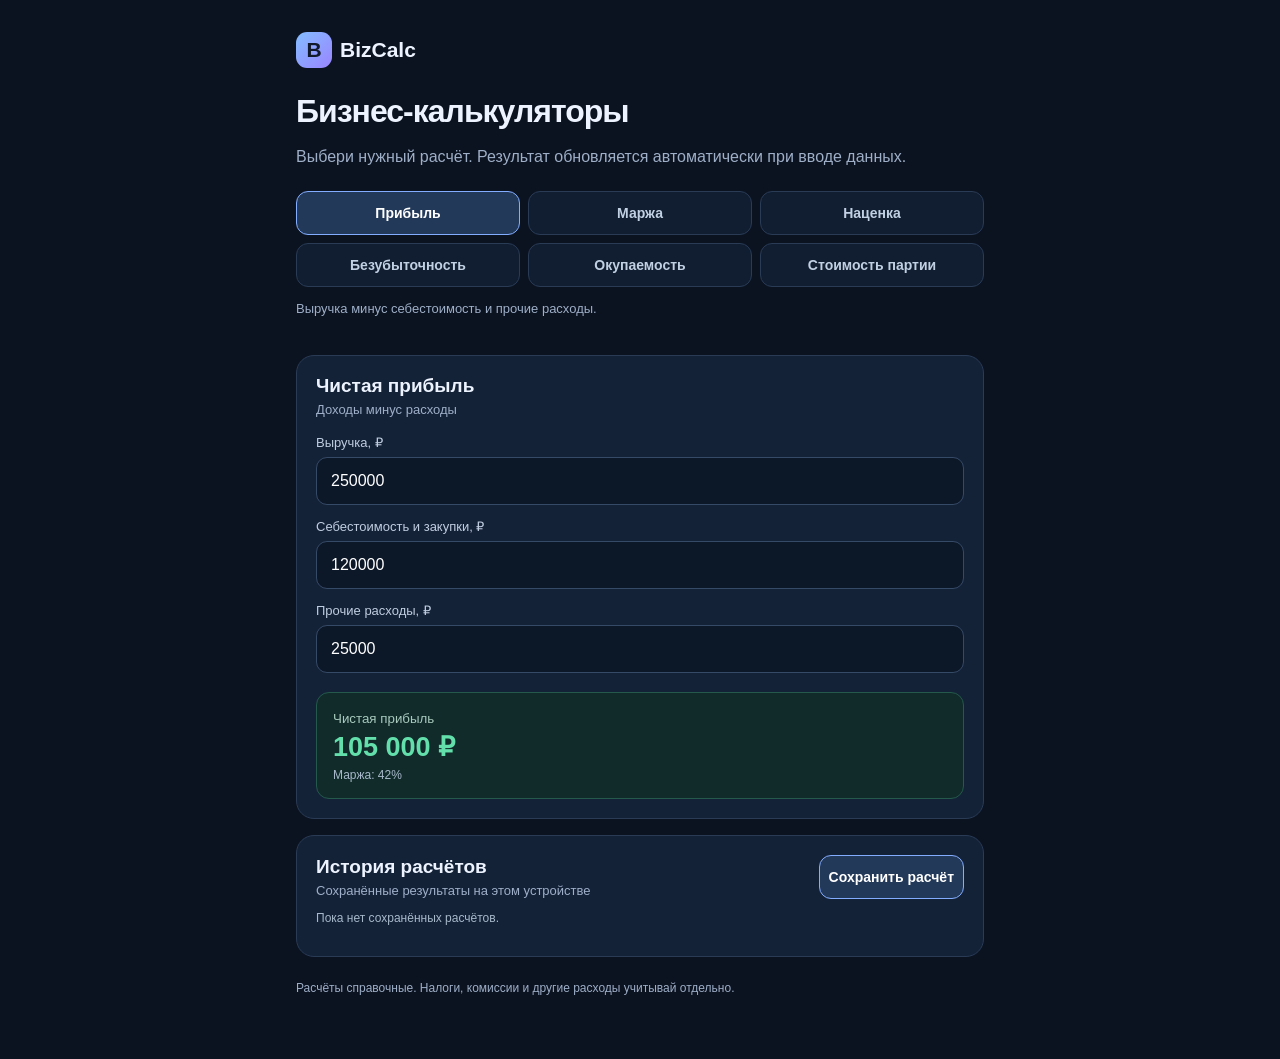
==== index.html @ ba6a6c1e "Add files via upload" ====
<!doctype html>
<html lang="ru">
<head>
<meta charset="utf-8">
<meta name="viewport" content="width=device-width,initial-scale=1,viewport-fit=cover">
<meta name="theme-color" content="#0b1220">
<title>BizCalc — бизнес-калькуляторы</title>
<style>
:root{color-scheme:dark;--bg:#0b1220;--panel:#142238;--line:#293b55;--txt:#edf4ff;--muted:#9eafc7;--blue:#83adff;--green:#62dfaa}
*{box-sizing:border-box}body{margin:0;background:var(--bg);color:var(--txt);font:16px -apple-system,BlinkMacSystemFont,"Segoe UI",sans-serif}
main{max-width:720px;margin:auto;padding:22px 16px 50px}.brand{font-size:21px;font-weight:800;margin-bottom:26px}.brand b{display:inline-grid;place-items:center;width:36px;height:36px;margin-right:8px;border-radius:11px;background:linear-gradient(135deg,#83bdff,#9a85ff);color:#101a2a}
h1{font-size:32px;line-height:1.1;margin:0 0 9px;letter-spacing:-1px}p{color:var(--muted);line-height:1.5}.modes{display:grid;grid-template-columns:repeat(2,minmax(0,1fr));gap:8px;margin:22px 0 12px}
button{font:inherit;cursor:pointer}.mode{border:1px solid var(--line);background:#111e31;color:#c2d0e4;border-radius:12px;padding:13px 9px;font-size:14px;font-weight:650}
.mode[aria-pressed="true"]{background:#23395a;border-color:var(--blue);color:white}
#description{font-size:13px;min-height:40px;margin:8px 0 16px}
.panel{background:var(--panel);border:1px solid var(--line);border-radius:18px;padding:19px}
.panel[hidden]{display:none!important}.panel h2{font-size:19px;margin:0 0 5px}.sub{font-size:13px;color:var(--muted);margin-bottom:18px}
.field{margin:14px 0}.field label{display:block;font-size:13px;color:#c0cde0;margin-bottom:7px}
input{width:100%;padding:14px;border:1px solid #354a67;border-radius:11px;background:#0c1728;color:white;font:inherit;font-size:16px;outline:none}
input:focus{border-color:var(--blue)}.result{margin-top:19px;padding:16px;border-radius:13px;background:#102b2a;border:1px solid #24594c}
.result small{color:#a8c9bc}.value{font-size:27px;font-weight:800;color:var(--green);margin-top:4px;overflow-wrap:anywhere}.hint{font-size:12px;color:#a7b9ca;margin-top:5px}

.history-item{border:1px solid var(--line);background:#101c2d;border-radius:12px;padding:12px}
.history-item-top{display:flex;justify-content:space-between;gap:10px;align-items:flex-start}
.history-item strong{display:block;font-size:14px}
.history-item .hint{margin-top:4px}
.history-actions{display:flex;gap:8px;margin-top:10px;flex-wrap:wrap}
.history-actions button{border:1px solid var(--line);background:#17263b;color:var(--txt);border-radius:9px;padding:8px 10px;font-size:13px}
.history-actions button:active,.mode:active{opacity:.8}
@media(min-width:560px){.modes{grid-template-columns:repeat(3,1fr)}main{padding-top:32px}}
</style>
</head>
<body>
<main>
 <div class="brand"><b>B</b>BizCalc</div>
 <h1>Бизнес-калькуляторы</h1>
 <p>Выбери нужный расчёт. Результат обновляется автоматически при вводе данных.</p>
 <nav class="modes" aria-label="Выбор калькулятора">
  <button class="mode" type="button" data-mode="profit" aria-pressed="true">Прибыль</button>
  <button class="mode" type="button" data-mode="margin" aria-pressed="false">Маржа</button>
  <button class="mode" type="button" data-mode="markup" aria-pressed="false">Наценка</button>
  <button class="mode" type="button" data-mode="break" aria-pressed="false">Безубыточность</button>
  <button class="mode" type="button" data-mode="payback" aria-pressed="false">Окупаемость</button>
  <button class="mode" type="button" data-mode="batch" aria-pressed="false">Стоимость партии</button>
 </nav>
 <p id="description">Выручка минус себестоимость и прочие расходы.</p>

 <section class="panel" data-panel="profit">
  <h2>Чистая прибыль</h2><div class="sub">Доходы минус расходы</div>
  <div class="field"><label for="revenue">Выручка, ₽</label><input id="revenue" type="number" inputmode="decimal" value="250000"></div>
  <div class="field"><label for="costs">Себестоимость и закупки, ₽</label><input id="costs" type="number" inputmode="decimal" value="120000"></div>
  <div class="field"><label for="other">Прочие расходы, ₽</label><input id="other" type="number" inputmode="decimal" value="25000"></div>
  <div class="result"><small>Чистая прибыль</small><div class="value" id="profitValue">105 000 ₽</div><div class="hint" id="profitHint">Маржа: 42%</div></div>
 </section>

 <section class="panel" data-panel="margin" hidden>
  <h2>Маржинальность</h2><div class="sub">Доля прибыли в выручке</div>
  <div class="field"><label for="mRevenue">Выручка, ₽</label><input id="mRevenue" type="number" inputmode="decimal" value="250000"></div>
  <div class="field"><label for="mProfit">Прибыль, ₽</label><input id="mProfit" type="number" inputmode="decimal" value="75000"></div>
  <div class="result"><small>Маржа</small><div class="value" id="marginValue">30%</div><div class="hint">Прибыль / выручка × 100%</div></div>
 </section>

 <section class="panel" data-panel="markup" hidden>
  <h2>Наценка</h2><div class="sub">Расчёт цены продажи по себестоимости</div>
  <div class="field"><label for="purchase">Себестоимость единицы, ₽</label><input id="purchase" type="number" inputmode="decimal" value="800"></div>
  <div class="field"><label for="markup">Наценка, %</label><input id="markup" type="number" inputmode="decimal" value="40"></div>
  <div class="result"><small>Цена продажи</small><div class="value" id="salePrice">1 120 ₽</div><div class="hint" id="markupHint">Прибыль с единицы: 320 ₽</div></div>
 </section>

 <section class="panel" data-panel="break" hidden>
  <h2>Точка безубыточности</h2><div class="sub">Минимальная выручка без убытка</div>
  <div class="field"><label for="fixed">Постоянные расходы, ₽</label><input id="fixed" type="number" inputmode="decimal" value="100000"></div>
  <div class="field"><label for="variable">Переменные расходы, % от выручки</label><input id="variable" type="number" inputmode="decimal" value="55"></div>
  <div class="result"><small>Выручка для выхода в ноль</small><div class="value" id="breakValue">222 222 ₽</div><div class="hint" id="breakHint">Маржинальный доход: 45%</div></div>
 </section>

 <section class="panel" data-panel="payback" hidden>
  <h2>Окупаемость</h2><div class="sub">Срок возврата вложений</div>
  <div class="field"><label for="investment">Первоначальные вложения, ₽</label><input id="investment" type="number" inputmode="decimal" value="300000"></div>
  <div class="field"><label for="monthly">Чистый денежный поток в месяц, ₽</label><input id="monthly" type="number" inputmode="decimal" value="50000"></div>
  <div class="result"><small>Срок окупаемости</small><div class="value" id="paybackValue">6 мес.</div><div class="hint" id="paybackHint">При сохранении текущего потока</div></div>
 </section>

 <section class="panel" data-panel="batch" hidden>
  <h2>Стоимость партии</h2><div class="sub">Закупка, доставка и цена единицы</div>
  <div class="field"><label for="quantity">Количество единиц</label><input id="quantity" type="number" inputmode="decimal" value="100"></div>
  <div class="field"><label for="batchCost">Стоимость закупки, ₽</label><input id="batchCost" type="number" inputmode="decimal" value="50000"></div>
  <div class="field"><label for="delivery">Доставка и дополнительные расходы, ₽</label><input id="delivery" type="number" inputmode="decimal" value="5000"></div>
  <div class="result"><small>Себестоимость одной единицы</small><div class="value" id="unitValue">550 ₽</div><div class="hint" id="batchHint">Полная стоимость партии: 55 000 ₽</div></div>
 </section>

 <section class="panel history-panel" style="margin-top:16px">
  <div style="display:flex;align-items:center;justify-content:space-between;gap:12px;flex-wrap:wrap">
   <div><h2>История расчётов</h2><div class="sub" style="margin:5px 0 0">Сохранённые результаты на этом устройстве</div></div>
   <button type="button" id="saveCalculation" class="mode" style="background:#23395a;border-color:#83adff;color:white">Сохранить расчёт</button>
  </div>
  <div id="historyStatus" class="hint" aria-live="polite" style="margin-top:12px">Пока нет сохранённых расчётов.</div>
  <div id="historyList" style="display:grid;gap:10px;margin-top:12px"></div>
  <button type="button" id="clearHistory" class="mode" style="margin-top:12px;width:100%" hidden>Очистить историю</button>
 </section>

 <p style="font-size:12px;margin-top:22px">Расчёты справочные. Налоги, комиссии и другие расходы учитывай отдельно.</p>
</main>
<script>
document.addEventListener('DOMContentLoaded', function(){
 'use strict';
 var descriptions={
  profit:'Выручка минус себестоимость и прочие расходы.',
  margin:'Узнай, какая часть выручки остаётся в виде прибыли.',
  markup:'Рассчитай цену продажи на основе себестоимости и наценки.',
  'break':'Определи минимальную выручку для покрытия постоянных расходов.',
  payback:'Оцени, за сколько месяцев вернутся первоначальные вложения.',
  batch:'Посчитай полную стоимость закупки и себестоимость одной единицы.'
 };
 function el(id){return document.getElementById(id)}
 function n(id){var node=el(id);if(!node)return 0;var x=parseFloat(String(node.value).replace(',','.'));return Number.isFinite(x)?x:0}
 function money(x){return Number.isFinite(x)?x.toLocaleString('ru-RU',{maximumFractionDigits:2})+' ₽':'—'}
 function percent(x){return Number.isFinite(x)?x.toLocaleString('ru-RU',{maximumFractionDigits:2})+'%':'—'}
 function put(id,value){el(id).textContent=value}
 function calculate(){
  var rev=n('revenue'), profit=rev-n('costs')-n('other');
  put('profitValue',money(profit));put('profitHint','Маржа: '+(rev>0?percent(profit/rev*100):'—'));
  var mr=n('mRevenue');put('marginValue',mr>0?percent(n('mProfit')/mr*100):'—');
  var price=n('purchase')*(1+n('markup')/100);put('salePrice',money(price));put('markupHint','Прибыль с единицы: '+money(price-n('purchase')));
  var contribution=1-n('variable')/100;put('breakValue',contribution>0?money(n('fixed')/contribution):'Не рассчитывается');put('breakHint',contribution>0?'Маржинальный доход: '+percent(contribution*100):'Переменные расходы должны быть меньше 100%');
  var monthly=n('monthly');put('paybackValue',monthly>0?(n('investment')/monthly).toLocaleString('ru-RU',{maximumFractionDigits:1})+' мес.':'Не рассчитывается');
  var total=n('batchCost')+n('delivery'), qty=n('quantity');put('unitValue',qty>0?money(total/qty):'Не рассчитывается');put('batchHint','Полная стоимость партии: '+money(total));
 }
 function choose(mode){
  document.querySelectorAll('[data-panel]').forEach(function(panel){panel.hidden=panel.getAttribute('data-panel')!==mode});
  document.querySelectorAll('[data-mode]').forEach(function(button){button.setAttribute('aria-pressed',String(button.getAttribute('data-mode')===mode))});
  put('description',descriptions[mode]||'');
 }
 document.querySelectorAll('[data-mode]').forEach(function(button){
  button.addEventListener('click',function(){choose(button.getAttribute('data-mode'))});
 });
 document.querySelectorAll('input').forEach(function(input){input.addEventListener('input',calculate)});
 choose('profit');calculate();

 var historyKey='bizcalc_history_v1';
 var modeNames={profit:'Прибыль',margin:'Маржа',markup:'Наценка','break':'Безубыточность',payback:'Окупаемость',batch:'Стоимость партии'};
 var inputIds=['revenue','costs','other','mRevenue','mProfit','purchase','markup','fixed','variable','investment','monthly','quantity','batchCost','delivery'];
 function readHistory(){
  try{var data=JSON.parse(localStorage.getItem(historyKey)||'[]');return Array.isArray(data)?data:[]}
  catch(e){return []}
 }
 function writeHistory(items){
  try{localStorage.setItem(historyKey,JSON.stringify(items));return true}
  catch(e){put('historyStatus','Не удалось сохранить историю. Возможно, хранилище браузера недоступно.');return false}
 }
 function currentResult(mode){
  var values={};
  inputIds.forEach(function(id){var node=el(id);if(node)values[id]=node.value});
  var result='';
  if(mode==='profit')result=el('profitValue').textContent;
  else if(mode==='margin')result=el('marginValue').textContent;
  else if(mode==='markup')result=el('salePrice').textContent;
  else if(mode==='break')result=el('breakValue').textContent;
  else if(mode==='payback')result=el('paybackValue').textContent;
  else if(mode==='batch')result=el('unitValue').textContent;
  return {id:String(Date.now())+'_'+Math.random().toString(36).slice(2,8),mode:mode,values:values,result:result,date:new Date().toISOString()};
 }
 function renderHistory(){
  var items=readHistory(),list=el('historyList'),status=el('historyStatus'),clear=el('clearHistory');
  list.textContent='';
  status.textContent=items.length?'Сохранено расчётов: '+items.length:'Пока нет сохранённых расчётов.';
  clear.hidden=!items.length;
  items.slice().reverse().forEach(function(item){
   var card=document.createElement('div');card.className='history-item';
   var top=document.createElement('div');top.className='history-item-top';
   var info=document.createElement('div');
   var title=document.createElement('strong');title.textContent=modeNames[item.mode]||'Расчёт';
   var value=document.createElement('div');value.className='value';value.style.fontSize='20px';value.textContent=item.result||'—';
   var date=document.createElement('div');date.className='hint';
   var d=new Date(item.date);date.textContent=Number.isNaN(d.getTime())?'Дата неизвестна':d.toLocaleString('ru-RU');
   info.appendChild(title);info.appendChild(value);info.appendChild(date);top.appendChild(info);card.appendChild(top);
   var actions=document.createElement('div');actions.className='history-actions';
   var restore=document.createElement('button');restore.type='button';restore.textContent='Открыть расчёт';
   restore.addEventListener('click',function(){
    inputIds.forEach(function(id){var node=el(id);if(node&&Object.prototype.hasOwnProperty.call(item.values||{},id))node.value=item.values[id]});
    choose(item.mode);calculate();window.scrollTo({top:0,behavior:'smooth'});
   });
   var remove=document.createElement('button');remove.type='button';remove.textContent='Удалить';
   remove.addEventListener('click',function(){writeHistory(readHistory().filter(function(x){return x.id!==item.id}));renderHistory()});
   actions.appendChild(restore);actions.appendChild(remove);card.appendChild(actions);list.appendChild(card);
  });
 }
 el('saveCalculation').addEventListener('click',function(){
  var mode='profit';
  document.querySelectorAll('[data-mode]').forEach(function(button){if(button.getAttribute('aria-pressed')==='true')mode=button.getAttribute('data-mode')});
  var items=readHistory();items.push(currentResult(mode));
  if(writeHistory(items)){put('historyStatus','Расчёт сохранён.');renderHistory()}
 });
 el('clearHistory').addEventListener('click',function(){
  if(window.confirm('Удалить всю историю расчётов?')){writeHistory([]);renderHistory()}
 });
 renderHistory();

});
</script>
</body>
</html>
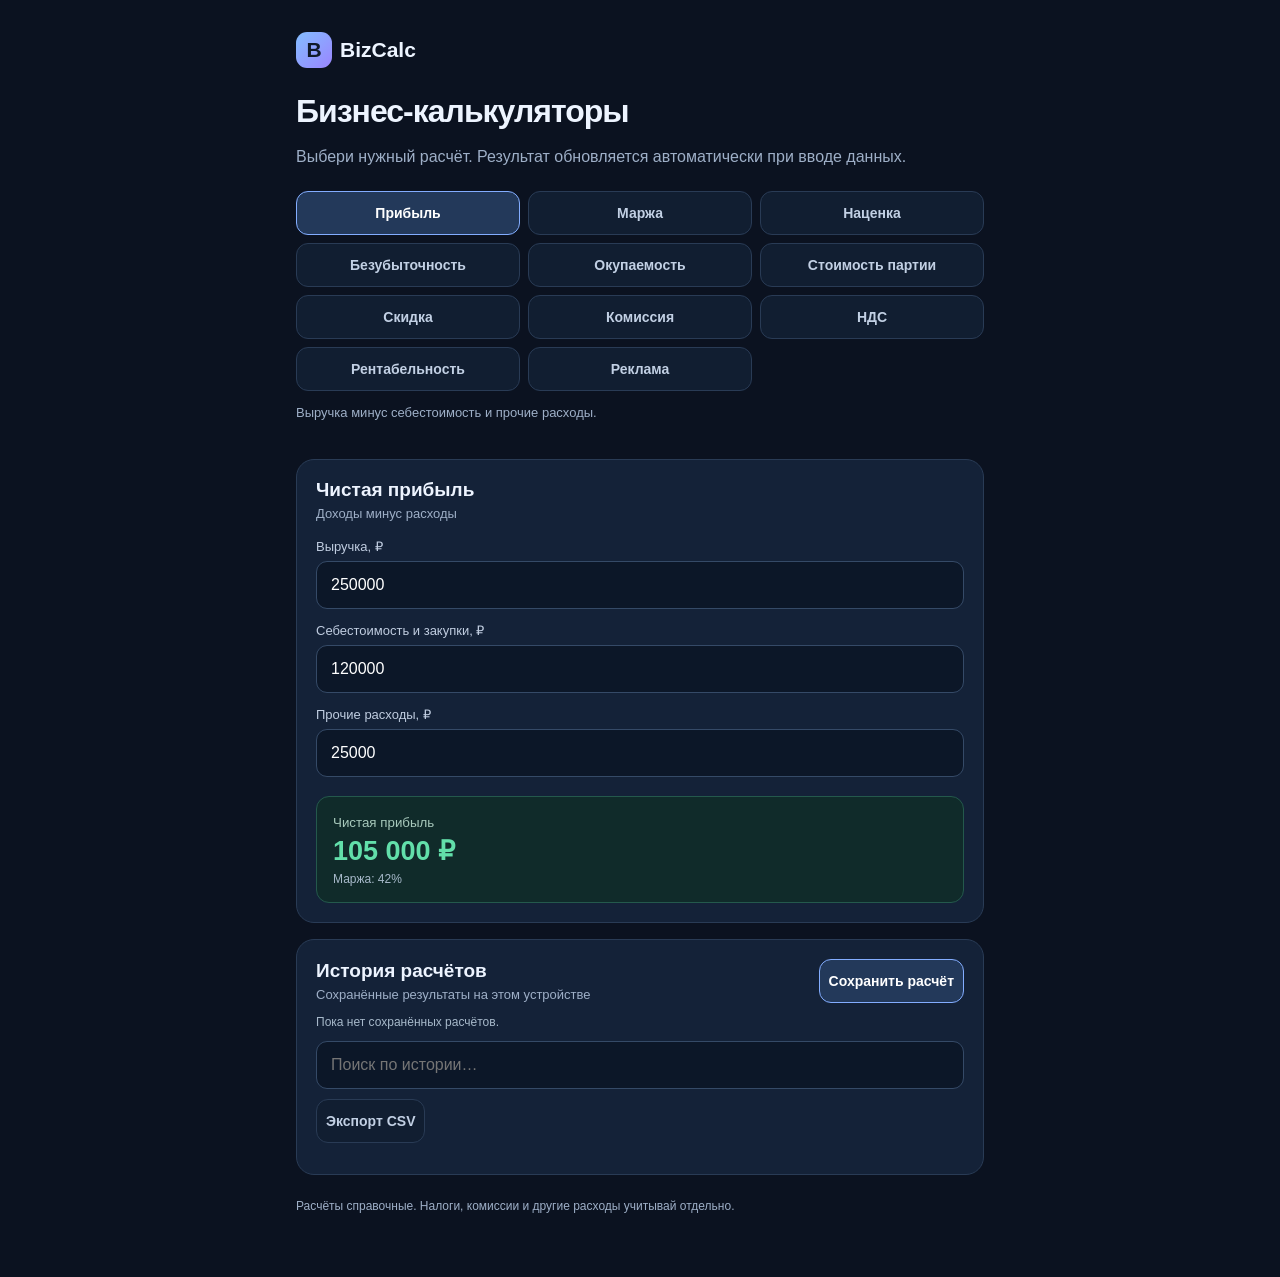
==== commit 7d86a84c: "Add files via upload" ====
--- a/index.html
+++ b/index.html
@@ -42,6 +42,11 @@
   <button class="mode" type="button" data-mode="break" aria-pressed="false">Безубыточность</button>
   <button class="mode" type="button" data-mode="payback" aria-pressed="false">Окупаемость</button>
   <button class="mode" type="button" data-mode="batch" aria-pressed="false">Стоимость партии</button>
+  <button class="mode" type="button" data-mode="discount" aria-pressed="false">Скидка</button>
+  <button class="mode" type="button" data-mode="commission" aria-pressed="false">Комиссия</button>
+  <button class="mode" type="button" data-mode="vat" aria-pressed="false">НДС</button>
+  <button class="mode" type="button" data-mode="roi" aria-pressed="false">Рентабельность</button>
+  <button class="mode" type="button" data-mode="ads" aria-pressed="false">Реклама</button>
  </nav>
  <p id="description">Выручка минус себестоимость и прочие расходы.</p>
 
@@ -89,12 +94,55 @@
   <div class="result"><small>Себестоимость одной единицы</small><div class="value" id="unitValue">550 ₽</div><div class="hint" id="batchHint">Полная стоимость партии: 55 000 ₽</div></div>
  </section>
 
+
+ <section class="panel" data-panel="discount" hidden>
+  <h2>Расчёт скидки</h2><div class="sub">Цена после скидки и экономия</div>
+  <div class="field"><label for="discountPrice">Исходная цена, ₽</label><input id="discountPrice" type="number" inputmode="decimal" min="0" value="5000"></div>
+  <div class="field"><label for="discountPercent">Скидка, %</label><input id="discountPercent" type="number" inputmode="decimal" min="0" max="100" value="15"></div>
+  <div class="field"><label for="discountQty">Количество товаров</label><input id="discountQty" type="number" inputmode="decimal" min="1" value="1"></div>
+  <div class="result"><small>Цена после скидки за единицу</small><div class="value" id="discountValue">4 250 ₽</div><div class="hint" id="discountHint">Экономия на всей покупке: 750 ₽</div></div>
+ </section>
+
+ <section class="panel" data-panel="commission" hidden>
+  <h2>Комиссия</h2><div class="sub">Сколько останется после удержания комиссии</div>
+  <div class="field"><label for="commissionRevenue">Сумма продажи, ₽</label><input id="commissionRevenue" type="number" inputmode="decimal" min="0" value="10000"></div>
+  <div class="field"><label for="commissionPercent">Комиссия, %</label><input id="commissionPercent" type="number" inputmode="decimal" min="0" max="100" value="5"></div>
+  <div class="field"><label for="commissionExtra">Дополнительные расходы, ₽</label><input id="commissionExtra" type="number" inputmode="decimal" min="0" value="200"></div>
+  <div class="result"><small>Останется после комиссии и расходов</small><div class="value" id="commissionValue">9 300 ₽</div><div class="hint" id="commissionHint">Комиссия: 500 ₽</div></div>
+ </section>
+
+ <section class="panel" data-panel="vat" hidden>
+  <h2>Калькулятор НДС</h2><div class="sub">Добавить НДС к сумме или выделить его из суммы</div>
+  <div class="field"><label for="vatAmount">Сумма, ₽</label><input id="vatAmount" type="number" inputmode="decimal" min="0" value="10000"></div>
+  <div class="field"><label for="vatRate">Ставка НДС, %</label><input id="vatRate" type="number" inputmode="decimal" min="0" value="20"></div>
+  <div class="field"><label for="vatMode">Тип расчёта</label><select id="vatMode" style="width:100%;padding:14px;border:1px solid #354a67;border-radius:11px;background:#0c1728;color:white;font:inherit"><option value="add">Начислить НДС сверху</option><option value="extract">Выделить НДС из суммы</option></select></div>
+  <div class="result"><small>Сумма НДС</small><div class="value" id="vatValue">2 000 ₽</div><div class="hint" id="vatHint">Итого с НДС: 12 000 ₽</div></div>
+ </section>
+
+ <section class="panel" data-panel="roi" hidden>
+  <h2>Рентабельность затрат</h2><div class="sub">Прибыль относительно понесённых затрат</div>
+  <div class="field"><label for="roiProfit">Прибыль, ₽</label><input id="roiProfit" type="number" inputmode="decimal" value="30000"></div>
+  <div class="field"><label for="roiCosts">Затраты, ₽</label><input id="roiCosts" type="number" inputmode="decimal" min="0" value="100000"></div>
+  <div class="result"><small>Рентабельность затрат</small><div class="value" id="roiValue">30%</div><div class="hint">Прибыль / затраты × 100%</div></div>
+ </section>
+
+ <section class="panel" data-panel="ads" hidden>
+  <h2>Эффективность рекламы</h2><div class="sub">Окупаемость рекламных расходов и стоимость клиента</div>
+  <div class="field"><label for="adsSpend">Расходы на рекламу, ₽</label><input id="adsSpend" type="number" inputmode="decimal" min="0" value="15000"></div>
+  <div class="field"><label for="adsRevenue">Выручка от рекламы, ₽</label><input id="adsRevenue" type="number" inputmode="decimal" min="0" value="60000"></div>
+  <div class="field"><label for="adsClients">Количество клиентов</label><input id="adsClients" type="number" inputmode="decimal" min="0" value="20"></div>
+  <div class="result"><small>ROAS — возврат рекламных расходов</small><div class="value" id="adsValue">4×</div><div class="hint" id="adsHint">Стоимость привлечения клиента: 750 ₽</div></div>
+ </section>
  <section class="panel history-panel" style="margin-top:16px">
   <div style="display:flex;align-items:center;justify-content:space-between;gap:12px;flex-wrap:wrap">
    <div><h2>История расчётов</h2><div class="sub" style="margin:5px 0 0">Сохранённые результаты на этом устройстве</div></div>
    <button type="button" id="saveCalculation" class="mode" style="background:#23395a;border-color:#83adff;color:white">Сохранить расчёт</button>
   </div>
   <div id="historyStatus" class="hint" aria-live="polite" style="margin-top:12px">Пока нет сохранённых расчётов.</div>
+  <input id="historySearch" type="search" placeholder="Поиск по истории…" aria-label="Поиск по истории" style="margin-top:12px">
+  <div style="display:flex;gap:8px;flex-wrap:wrap;margin-top:10px">
+   <button type="button" id="exportHistory" class="mode">Экспорт CSV</button>
+  </div>
   <div id="historyList" style="display:grid;gap:10px;margin-top:12px"></div>
   <button type="button" id="clearHistory" class="mode" style="margin-top:12px;width:100%" hidden>Очистить историю</button>
  </section>
@@ -110,7 +158,12 @@
   markup:'Рассчитай цену продажи на основе себестоимости и наценки.',
   'break':'Определи минимальную выручку для покрытия постоянных расходов.',
   payback:'Оцени, за сколько месяцев вернутся первоначальные вложения.',
-  batch:'Посчитай полную стоимость закупки и себестоимость одной единицы.'
+  batch:'Посчитай полную стоимость закупки и себестоимость одной единицы.',
+  discount:'Рассчитай цену после скидки и общую экономию.',
+  commission:'Узнай, сколько останется после комиссии и дополнительных расходов.',
+  vat:'Начисли НДС сверху или выдели налог из суммы.',
+  roi:'Сравни прибыль с затратами и рассчитай рентабельность.',
+  ads:'Оцени возврат рекламных расходов и стоимость привлечения клиента.'
  };
  function el(id){return document.getElementById(id)}
  function n(id){var node=el(id);if(!node)return 0;var x=parseFloat(String(node.value).replace(',','.'));return Number.isFinite(x)?x:0}
@@ -125,6 +178,17 @@
   var contribution=1-n('variable')/100;put('breakValue',contribution>0?money(n('fixed')/contribution):'Не рассчитывается');put('breakHint',contribution>0?'Маржинальный доход: '+percent(contribution*100):'Переменные расходы должны быть меньше 100%');
   var monthly=n('monthly');put('paybackValue',monthly>0?(n('investment')/monthly).toLocaleString('ru-RU',{maximumFractionDigits:1})+' мес.':'Не рассчитывается');
   var total=n('batchCost')+n('delivery'), qty=n('quantity');put('unitValue',qty>0?money(total/qty):'Не рассчитывается');put('batchHint','Полная стоимость партии: '+money(total));
+  var dp=n('discountPrice'), dpc=Math.min(100,Math.max(0,n('discountPercent'))), dq=Math.max(0,n('discountQty'));
+  put('discountValue',money(dp*(1-dpc/100)));put('discountHint','Экономия на всей покупке: '+money(dp*dpc/100*dq));
+  var cr=n('commissionRevenue'), cp=Math.max(0,n('commissionPercent')), fee=cr*cp/100;
+  put('commissionValue',money(cr-fee-n('commissionExtra')));put('commissionHint','Комиссия: '+money(fee));
+  var va=n('vatAmount'), vr=Math.max(0,n('vatRate'));
+  if(el('vatMode').value==='extract'){var vat=vr>0?va*vr/(100+vr):0;put('vatValue',money(vat));put('vatHint','Сумма без НДС: '+money(va-vat))}
+  else{var vatAdd=va*vr/100;put('vatValue',money(vatAdd));put('vatHint','Итого с НДС: '+money(va+vatAdd))}
+  var rc=n('roiCosts');put('roiValue',rc>0?percent(n('roiProfit')/rc*100):'—');
+  var spend=n('adsSpend'), adRev=n('adsRevenue'), clients=n('adsClients');
+  put('adsValue',spend>0?(adRev/spend).toLocaleString('ru-RU',{maximumFractionDigits:2})+'×':'—');
+  put('adsHint','Стоимость привлечения клиента: '+(clients>0?money(spend/clients):'—')+' · Рекламный результат: '+money(adRev-spend));
  }
  function choose(mode){
   document.querySelectorAll('[data-panel]').forEach(function(panel){panel.hidden=panel.getAttribute('data-panel')!==mode});
@@ -135,11 +199,12 @@
   button.addEventListener('click',function(){choose(button.getAttribute('data-mode'))});
  });
  document.querySelectorAll('input').forEach(function(input){input.addEventListener('input',calculate)});
+ document.querySelectorAll('select').forEach(function(select){select.addEventListener('change',calculate)});
  choose('profit');calculate();
 
  var historyKey='bizcalc_history_v1';
- var modeNames={profit:'Прибыль',margin:'Маржа',markup:'Наценка','break':'Безубыточность',payback:'Окупаемость',batch:'Стоимость партии'};
- var inputIds=['revenue','costs','other','mRevenue','mProfit','purchase','markup','fixed','variable','investment','monthly','quantity','batchCost','delivery'];
+ var modeNames={profit:'Прибыль',margin:'Маржа',markup:'Наценка','break':'Безубыточность',payback:'Окупаемость',batch:'Стоимость партии',discount:'Скидка',commission:'Комиссия',vat:'НДС',roi:'Рентабельность',ads:'Реклама'};
+ var inputIds=['revenue','costs','other','mRevenue','mProfit','purchase','markup','fixed','variable','investment','monthly','quantity','batchCost','delivery','discountPrice','discountPercent','discountQty','commissionRevenue','commissionPercent','commissionExtra','vatAmount','vatRate','vatMode','roiProfit','roiCosts','adsSpend','adsRevenue','adsClients'];
  function readHistory(){
   try{var data=JSON.parse(localStorage.getItem(historyKey)||'[]');return Array.isArray(data)?data:[]}
   catch(e){return []}
@@ -158,6 +223,11 @@
   else if(mode==='break')result=el('breakValue').textContent;
   else if(mode==='payback')result=el('paybackValue').textContent;
   else if(mode==='batch')result=el('unitValue').textContent;
+  else if(mode==='discount')result=el('discountValue').textContent;
+  else if(mode==='commission')result=el('commissionValue').textContent;
+  else if(mode==='vat')result=el('vatValue').textContent;
+  else if(mode==='roi')result=el('roiValue').textContent;
+  else if(mode==='ads')result=el('adsValue').textContent;
   return {id:String(Date.now())+'_'+Math.random().toString(36).slice(2,8),mode:mode,values:values,result:result,date:new Date().toISOString()};
  }
  function renderHistory(){
@@ -165,7 +235,11 @@
   list.textContent='';
   status.textContent=items.length?'Сохранено расчётов: '+items.length:'Пока нет сохранённых расчётов.';
   clear.hidden=!items.length;
-  items.slice().reverse().forEach(function(item){
+  var query=(el('historySearch').value||'').toLocaleLowerCase('ru-RU');
+  items.slice().reverse().filter(function(item){
+   var hay=[modeNames[item.mode]||'Расчёт',item.result||'',item.date||''].join(' ').toLocaleLowerCase('ru-RU');
+   return hay.indexOf(query)!==-1;
+  }).forEach(function(item){
    var card=document.createElement('div');card.className='history-item';
    var top=document.createElement('div');top.className='history-item-top';
    var info=document.createElement('div');
@@ -196,6 +270,19 @@
  });
  renderHistory();
 
+ el('historySearch').addEventListener('input',renderHistory);
+ el('exportHistory').addEventListener('click',function(){
+  var rows=[['Дата','Калькулятор','Результат','Параметры']];
+  readHistory().forEach(function(item){
+   rows.push([new Date(item.date).toLocaleString('ru-RU'),modeNames[item.mode]||item.mode,item.result||'',JSON.stringify(item.values||{})]);
+  });
+  function csvCell(value){return '"'+String(value==null?'':value).replace(/"/g,'""')+'"'}
+  var csv='\uFEFF'+rows.map(function(row){return row.map(csvCell).join(';')}).join('\r\n');
+  var blob=new Blob([csv],{type:'text/csv;charset=utf-8;'});
+  var url=URL.createObjectURL(blob);var a=document.createElement('a');
+  a.href=url;a.download='bizcalc-history.csv';document.body.appendChild(a);a.click();a.remove();URL.revokeObjectURL(url);
+ });
+
 });
 </script>
 </body>
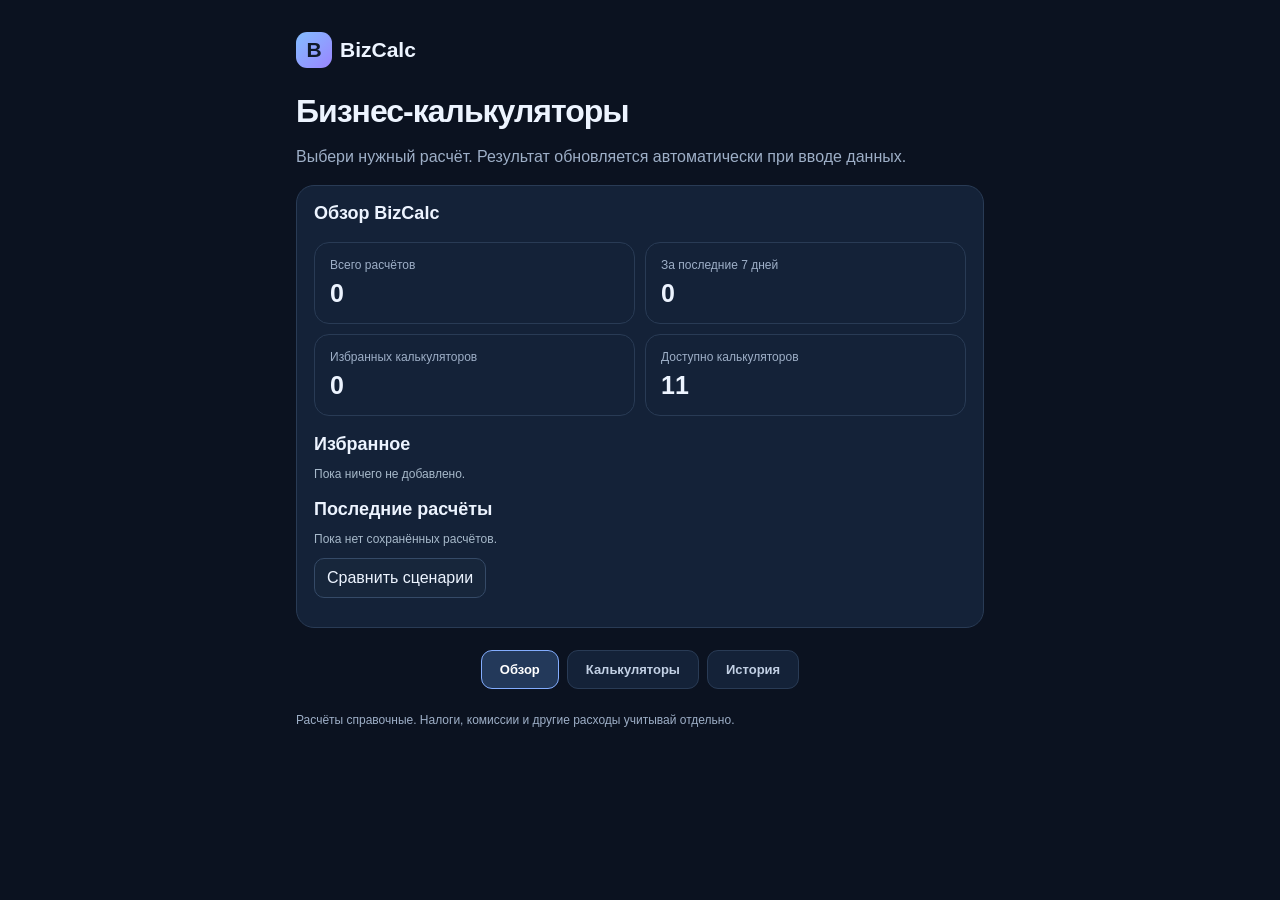
==== commit d8a40055: "Add files via upload" ====
--- a/index.html
+++ b/index.html
@@ -28,6 +28,62 @@
 .history-actions button{border:1px solid var(--line);background:#17263b;color:var(--txt);border-radius:9px;padding:8px 10px;font-size:13px}
 .history-actions button:active,.mode:active{opacity:.8}
 @media(min-width:560px){.modes{grid-template-columns:repeat(3,1fr)}main{padding-top:32px}}
+
+/* BizCalc 1.3 */
+.dashboard{display:grid;grid-template-columns:repeat(2,minmax(0,1fr));gap:10px;margin:18px 0}
+.stat{background:#142238;border:1px solid #293b55;border-radius:15px;padding:15px}
+.stat small{display:block;color:#9eafc7;font-size:12px}
+.stat strong{display:block;font-size:25px;margin-top:7px}
+.extra-panel{background:#142238;border:1px solid #293b55;border-radius:18px;padding:17px;margin:16px 0}
+.extra-panel h2{font-size:18px;margin:0 0 12px}
+.extra-actions{display:flex;gap:8px;flex-wrap:wrap;margin:12px 0}
+.extra-actions button,.compare-controls button{border:1px solid #354a67;background:#17263b;color:#edf4ff;border-radius:10px;padding:10px 12px}
+.fav-toggle{border:1px solid #354a67;background:#17263b;color:#f4d477;border-radius:10px;padding:7px 11px;font-size:18px;min-width:42px}
+.mode-wrap{display:flex;gap:6px;align-items:stretch}
+.mode-wrap .mode{flex:1}
+.mode-wrap .fav-toggle{flex:0 0 42px}
+#recentCalculations,#favoriteList{display:grid;gap:9px}
+.mini-item{border:1px solid #293b55;background:#101c2d;border-radius:11px;padding:11px}
+.mini-item strong{display:block;font-size:14px}
+.mini-item .hint{margin-top:4px}
+.compare-controls{display:grid;gap:10px}
+.compare-controls label{font-size:13px;color:#c0cde0}
+.compare-controls select{width:100%;margin-top:6px;padding:12px;border:1px solid #354a67;border-radius:10px;background:#0c1728;color:white;font:inherit}
+.compare-result{margin-top:12px;padding:13px;border-radius:12px;background:#102b2a;border:1px solid #24594c}
+.compare-result strong{display:block;margin-bottom:5px}
+.bottom-nav{
+  display:flex;
+  justify-content:center;
+  gap:8px;
+  margin:22px 0;
+}
+.bottom-nav button{
+  border:1px solid #293b55;
+  background:#142238;
+  color:#c2d0e4;
+  border-radius:11px;
+  padding:11px 18px;
+  font-size:13px;
+  font-weight:650;
+}
+.bottom-nav button[aria-current="page"]{
+  border-color:#83adff;
+  background:#23395a;
+  color:white;
+}
+@media(max-width:600px){
+ main{padding:18px 13px 100px}
+ .brand{margin-bottom:20px}
+ h1{font-size:29px}
+ .panel{padding:15px}
+ .dashboard{gap:8px}
+ .stat{padding:12px}
+ .stat strong{font-size:22px}
+ .bottom-nav{position:fixed;z-index:20;left:0;right:0;bottom:0;display:grid;grid-template-columns:repeat(3,1fr);gap:7px;padding:9px 12px calc(9px + env(safe-area-inset-bottom));background:rgba(11,18,32,.96);border-top:1px solid #293b55;backdrop-filter:blur(14px)}
+ .bottom-nav button{border:1px solid #293b55;background:#142238;color:#c2d0e4;border-radius:11px;padding:11px 5px;font-size:12px;font-weight:650}
+ .bottom-nav button[aria-current="page"]{border-color:#83adff;background:#23395a;color:white}
+}
+
 </style>
 </head>
 <body>
@@ -35,6 +91,7 @@
  <div class="brand"><b>B</b>BizCalc</div>
  <h1>Бизнес-калькуляторы</h1>
  <p>Выбери нужный расчёт. Результат обновляется автоматически при вводе данных.</p>
+ <div id="calculatorPage">
  <nav class="modes" aria-label="Выбор калькулятора">
   <button class="mode" type="button" data-mode="profit" aria-pressed="true">Прибыль</button>
   <button class="mode" type="button" data-mode="margin" aria-pressed="false">Маржа</button>
@@ -133,7 +190,8 @@
   <div class="field"><label for="adsClients">Количество клиентов</label><input id="adsClients" type="number" inputmode="decimal" min="0" value="20"></div>
   <div class="result"><small>ROAS — возврат рекламных расходов</small><div class="value" id="adsValue">4×</div><div class="hint" id="adsHint">Стоимость привлечения клиента: 750 ₽</div></div>
  </section>
- <section class="panel history-panel" style="margin-top:16px">
+ </div>
+ <section class="panel history-panel" id="historyPage" style="margin-top:16px">
   <div style="display:flex;align-items:center;justify-content:space-between;gap:12px;flex-wrap:wrap">
    <div><h2>История расчётов</h2><div class="sub" style="margin:5px 0 0">Сохранённые результаты на этом устройстве</div></div>
    <button type="button" id="saveCalculation" class="mode" style="background:#23395a;border-color:#83adff;color:white">Сохранить расчёт</button>
@@ -146,6 +204,36 @@
   <div id="historyList" style="display:grid;gap:10px;margin-top:12px"></div>
   <button type="button" id="clearHistory" class="mode" style="margin-top:12px;width:100%" hidden>Очистить историю</button>
  </section>
+
+
+ <section id="dashboardPage" class="extra-panel" hidden>
+  <h2>Обзор BizCalc</h2>
+  <div class="dashboard">
+   <div class="stat"><small>Всего расчётов</small><strong id="statTotal">0</strong></div>
+   <div class="stat"><small>За последние 7 дней</small><strong id="statWeek">0</strong></div>
+   <div class="stat"><small>Избранных калькуляторов</small><strong id="statFavs">0</strong></div>
+   <div class="stat"><small>Доступно калькуляторов</small><strong>11</strong></div>
+  </div>
+  <h2>Избранное</h2>
+  <div id="favoriteList" class="hint">Пока ничего не добавлено.</div>
+  <h2 style="margin-top:18px">Последние расчёты</h2>
+  <div id="recentCalculations" class="hint">Пока нет сохранённых расчётов.</div>
+  <div class="extra-actions"><button type="button" id="openCompare">Сравнить сценарии</button></div>
+ </section>
+ <section id="comparePage" class="extra-panel" hidden>
+  <h2>Сравнение сценариев</h2>
+  <p class="sub">Выбери два сохранённых расчёта. Для разных типов калькуляторов покажем результаты отдельно.</p>
+  <div class="compare-controls">
+   <label>Сценарий A<select id="compareA"></select></label>
+   <label>Сценарий B<select id="compareB"></select></label>
+  </div>
+  <div id="compareOutput" class="compare-result" aria-live="polite">Сохрани минимум два расчёта, чтобы сравнить сценарии.</div>
+ </section>
+ <nav class="bottom-nav" aria-label="Основная навигация">
+  <button type="button" data-page="dashboardPage" aria-current="page">Обзор</button>
+  <button type="button" data-page="calculatorPage">Калькуляторы</button>
+  <button type="button" data-page="historyPage">История</button>
+ </nav>
 
  <p style="font-size:12px;margin-top:22px">Расчёты справочные. Налоги, комиссии и другие расходы учитывай отдельно.</p>
 </main>
@@ -283,6 +371,90 @@
   a.href=url;a.download='bizcalc-history.csv';document.body.appendChild(a);a.click();a.remove();URL.revokeObjectURL(url);
  });
 
+
+ // BizCalc 1.3: dashboard, favorites, comparison and mobile navigation.
+ var favoritesKey='bizcalc_favorites_v1';
+ function readFavorites(){try{var v=JSON.parse(localStorage.getItem(favoritesKey)||'[]');return Array.isArray(v)?v:[]}catch(e){return[]}}
+ function writeFavorites(v){try{localStorage.setItem(favoritesKey,JSON.stringify(v));return true}catch(e){return false}}
+ function isFavorite(mode){return readFavorites().indexOf(mode)!==-1}
+ function makeMini(item){
+  var node=document.createElement('div');node.className='mini-item';
+  var title=document.createElement('strong');title.textContent=modeNames[item.mode]||'Расчёт';
+  var result=document.createElement('div');result.className='value';result.style.fontSize='19px';result.textContent=item.result||'—';
+  var date=document.createElement('div');date.className='hint';var d=new Date(item.date);date.textContent=Number.isNaN(d.getTime())?'Дата неизвестна':d.toLocaleString('ru-RU');
+  node.appendChild(title);node.appendChild(result);node.appendChild(date);return node;
+ }
+ function renderDashboard(){
+  var items=readHistory(),favs=readFavorites(),week=Date.now()-7*24*60*60*1000;
+  el('statTotal').textContent=items.length;
+  el('statWeek').textContent=items.filter(function(x){return new Date(x.date).getTime()>=week}).length;
+  el('statFavs').textContent=favs.length;
+  var recent=el('recentCalculations');recent.textContent='';
+  if(!items.length)recent.textContent='Пока нет сохранённых расчётов.';
+  items.slice(-3).reverse().forEach(function(x){recent.appendChild(makeMini(x))});
+  var list=el('favoriteList');list.textContent='';
+  if(!favs.length)list.textContent='Пока ничего не добавлено.';
+  favs.forEach(function(mode){
+   var row=document.createElement('div');row.className='mini-item';
+   var name=document.createElement('strong');name.textContent=modeNames[mode]||mode;
+   var open=document.createElement('button');open.type='button';open.className='extra-actions';open.textContent='Открыть калькулятор';
+   open.addEventListener('click',function(){showPage('calculatorPage');choose(mode);window.scrollTo({top:0,behavior:'smooth'})});
+   row.appendChild(name);row.appendChild(open);list.appendChild(row);
+  });
+ }
+ function renderFavoriteButtons(){
+  document.querySelectorAll('[data-mode]').forEach(function(button){
+   if(button.parentElement.classList.contains('mode-wrap'))return;
+   var mode=button.getAttribute('data-mode'),wrap=document.createElement('div');wrap.className='mode-wrap';
+   button.parentNode.insertBefore(wrap,button);wrap.appendChild(button);
+   var star=document.createElement('button');star.type='button';star.className='fav-toggle';star.setAttribute('aria-label','Добавить в избранное');
+   function paint(){var on=isFavorite(mode);star.textContent=on?'★':'☆';star.setAttribute('aria-pressed',String(on));star.setAttribute('aria-label',on?'Убрать из избранного':'Добавить в избранное')}
+   star.addEventListener('click',function(){
+    var f=readFavorites(),i=f.indexOf(mode);if(i>=0)f.splice(i,1);else f.push(mode);
+    writeFavorites(f);paint();renderDashboard();
+   });
+   paint();wrap.appendChild(star);
+  });
+ }
+ function renderCompare(){
+  var items=readHistory(),a=el('compareA'),b=el('compareB'),oldA=a.value,oldB=b.value;
+  [a,b].forEach(function(sel){sel.textContent='';items.forEach(function(item,index){
+   var opt=document.createElement('option');opt.value=item.id;var dt=new Date(item.date);
+   opt.textContent=(modeNames[item.mode]||'Расчёт')+' — '+(item.result||'—')+' ('+(Number.isNaN(dt.getTime())?'без даты':dt.toLocaleString('ru-RU'))+')';
+   sel.appendChild(opt);
+  })});
+  if(items.some(function(x){return x.id===oldA}))a.value=oldA;
+  if(items.some(function(x){return x.id===oldB}))b.value=oldB;
+  updateCompare();
+ }
+ function updateCompare(){
+  var items=readHistory(),a=items.find(function(x){return x.id===el('compareA').value}),b=items.find(function(x){return x.id===el('compareB').value}),out=el('compareOutput');
+  out.textContent='';
+  if(!a||!b){out.textContent='Сохрани минимум два расчёта, чтобы сравнить сценарии.';return}
+  function add(label,item){var p=document.createElement('p');var strong=document.createElement('strong');strong.textContent=label+' · '+(modeNames[item.mode]||item.mode);p.appendChild(strong);p.appendChild(document.createTextNode(' — '+(item.result||'—')));out.appendChild(p)}
+  add('Сценарий A',a);add('Сценарий B',b);
+  var note=document.createElement('div');note.className='hint';
+  if(a.mode===b.mode)note.textContent='Оба сценария используют один калькулятор. Сравни результаты и исходные параметры в истории.';
+  else note.textContent='Это разные типы расчётов, поэтому числовая разница между результатами не рассчитывается.';
+  out.appendChild(note);
+ }
+ function showPage(id){
+  el('dashboardPage').hidden=id!=='dashboardPage';
+  el('calculatorPage').hidden=id!=='calculatorPage';
+  el('historyPage').hidden=id!=='historyPage';
+  el('comparePage').hidden=id!=='comparePage';
+  document.querySelectorAll('.bottom-nav button').forEach(function(btn){if(btn.getAttribute('data-page')===id)btn.setAttribute('aria-current','page');else btn.removeAttribute('aria-current')});
+  if(id==='dashboardPage')renderDashboard();
+  if(id==='historyPage')renderHistory();
+ }
+ document.querySelectorAll('.bottom-nav button').forEach(function(btn){btn.addEventListener('click',function(){showPage(btn.getAttribute('data-page'))})});
+ el('openCompare').addEventListener('click',function(){renderCompare();showPage('comparePage')});
+ el('compareA').addEventListener('change',updateCompare);
+ el('compareB').addEventListener('change',updateCompare);
+ var oldRenderHistory=renderHistory;
+ renderHistory=function(){oldRenderHistory();renderCompare();renderDashboard()};
+ renderFavoriteButtons();renderDashboard();renderCompare();showPage('dashboardPage');
+
 });
 </script>
 </body>
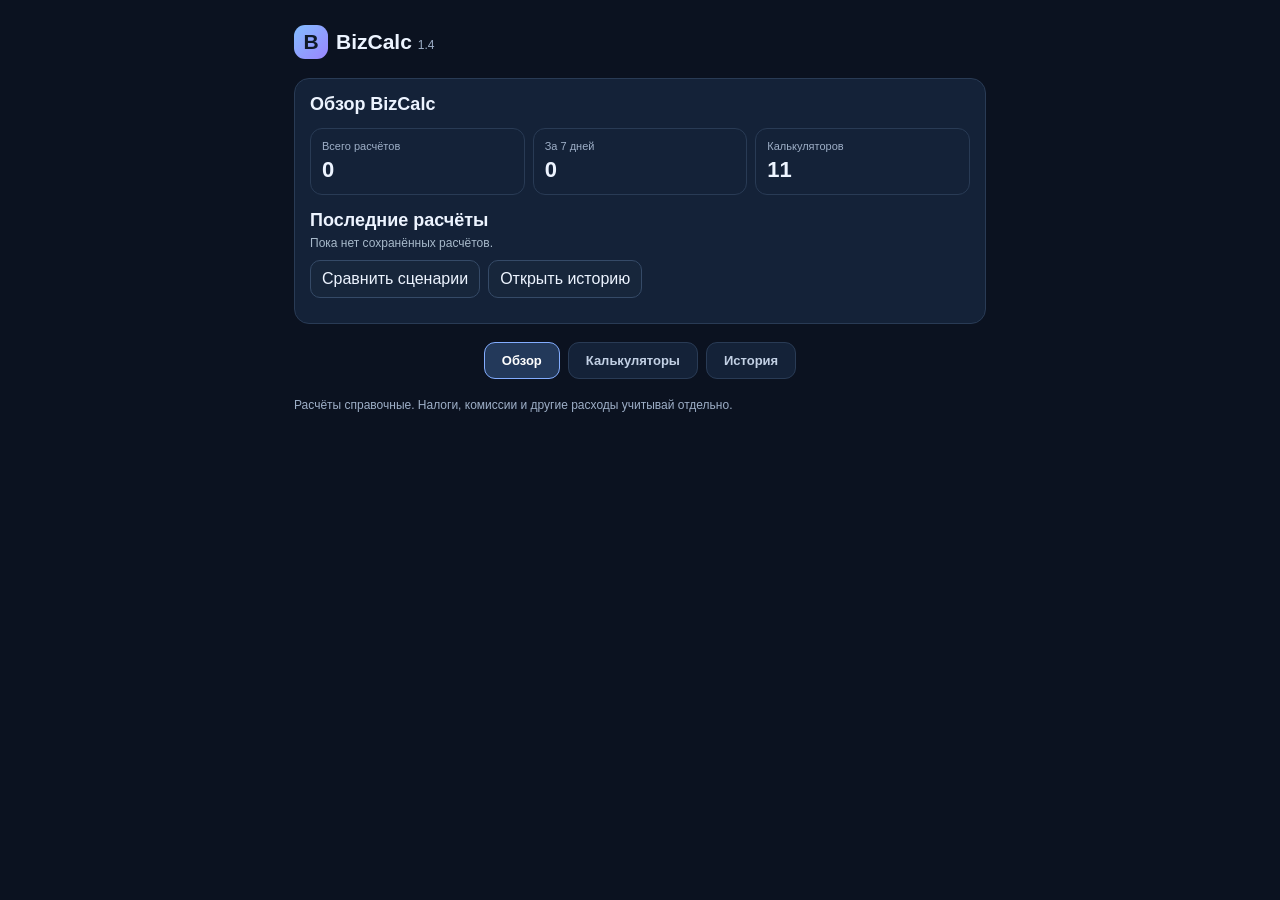
==== commit dade9f5e: "Update index.html" ====
--- a/index.html
+++ b/index.html
@@ -1,461 +1,727 @@
+
 <!doctype html>
 <html lang="ru">
 <head>
 <meta charset="utf-8">
 <meta name="viewport" content="width=device-width,initial-scale=1,viewport-fit=cover">
 <meta name="theme-color" content="#0b1220">
-<title>BizCalc — бизнес-калькуляторы</title>
+<title>BizCalc 1.4 — бизнес-калькуляторы</title>
 <style>
 :root{color-scheme:dark;--bg:#0b1220;--panel:#142238;--line:#293b55;--txt:#edf4ff;--muted:#9eafc7;--blue:#83adff;--green:#62dfaa}
-*{box-sizing:border-box}body{margin:0;background:var(--bg);color:var(--txt);font:16px -apple-system,BlinkMacSystemFont,"Segoe UI",sans-serif}
-main{max-width:720px;margin:auto;padding:22px 16px 50px}.brand{font-size:21px;font-weight:800;margin-bottom:26px}.brand b{display:inline-grid;place-items:center;width:36px;height:36px;margin-right:8px;border-radius:11px;background:linear-gradient(135deg,#83bdff,#9a85ff);color:#101a2a}
-h1{font-size:32px;line-height:1.1;margin:0 0 9px;letter-spacing:-1px}p{color:var(--muted);line-height:1.5}.modes{display:grid;grid-template-columns:repeat(2,minmax(0,1fr));gap:8px;margin:22px 0 12px}
-button{font:inherit;cursor:pointer}.mode{border:1px solid var(--line);background:#111e31;color:#c2d0e4;border-radius:12px;padding:13px 9px;font-size:14px;font-weight:650}
+*{box-sizing:border-box}
+body{margin:0;background:var(--bg);color:var(--txt);font:16px -apple-system,BlinkMacSystemFont,"Segoe UI",sans-serif}
+main{max-width:720px;margin:auto;padding:18px 14px 90px}
+.brand{font-size:21px;font-weight:800;margin-bottom:19px}
+.brand b{display:inline-grid;place-items:center;width:34px;height:34px;margin-right:8px;border-radius:11px;background:linear-gradient(135deg,#83bdff,#9a85ff);color:#101a2a}
+h1{font-size:29px;line-height:1.1;margin:0 0 8px;letter-spacing:-1px}
+p{color:var(--muted);line-height:1.45}
+.modes{display:grid;grid-template-columns:repeat(2,minmax(0,1fr));gap:7px;margin:16px 0 10px}
+button{font:inherit;cursor:pointer}
+.mode{border:1px solid var(--line);background:#111e31;color:#c2d0e4;border-radius:11px;padding:11px 8px;font-size:13px;font-weight:650}
 .mode[aria-pressed="true"]{background:#23395a;border-color:var(--blue);color:white}
-#description{font-size:13px;min-height:40px;margin:8px 0 16px}
-.panel{background:var(--panel);border:1px solid var(--line);border-radius:18px;padding:19px}
-.panel[hidden]{display:none!important}.panel h2{font-size:19px;margin:0 0 5px}.sub{font-size:13px;color:var(--muted);margin-bottom:18px}
-.field{margin:14px 0}.field label{display:block;font-size:13px;color:#c0cde0;margin-bottom:7px}
-input{width:100%;padding:14px;border:1px solid #354a67;border-radius:11px;background:#0c1728;color:white;font:inherit;font-size:16px;outline:none}
-input:focus{border-color:var(--blue)}.result{margin-top:19px;padding:16px;border-radius:13px;background:#102b2a;border:1px solid #24594c}
-.result small{color:#a8c9bc}.value{font-size:27px;font-weight:800;color:var(--green);margin-top:4px;overflow-wrap:anywhere}.hint{font-size:12px;color:#a7b9ca;margin-top:5px}
-
-.history-item{border:1px solid var(--line);background:#101c2d;border-radius:12px;padding:12px}
+#description{font-size:13px;min-height:20px;margin:7px 0 12px}
+.panel{background:var(--panel);border:1px solid var(--line);border-radius:15px;padding:15px}
+.panel[hidden],.extra-panel[hidden]{display:none!important}
+.panel h2,.extra-panel h2{font-size:18px;margin:0 0 5px}
+.sub{font-size:13px;color:var(--muted);margin-bottom:13px}
+.field{margin:11px 0}
+.field label{display:block;font-size:13px;color:#c0cde0;margin-bottom:6px}
+input,select{width:100%;padding:11px;border:1px solid #354a67;border-radius:10px;background:#0c1728;color:white;font:inherit;font-size:16px;outline:none}
+input:focus,select:focus{border-color:var(--blue)}
+.result{margin-top:15px;padding:13px;border-radius:12px;background:#102b2a;border:1px solid #24594c}
+.result small{color:#a8c9bc}
+.value{font-size:25px;font-weight:800;color:var(--green);margin-top:4px;overflow-wrap:anywhere}
+.hint{font-size:12px;color:#a7b9ca;margin-top:5px}
+.save-row{display:grid;grid-template-columns:1fr auto;gap:8px;margin-top:10px}
+.save-row input{min-width:0}
+.save-row button{white-space:nowrap}
+.extra-panel{background:#142238;border:1px solid #293b55;border-radius:15px;padding:15px;margin:14px 0}
+.dashboard{display:grid;grid-template-columns:repeat(3,minmax(0,1fr));gap:8px;margin:13px 0}
+.stat{background:#142238;border:1px solid #293b55;border-radius:12px;padding:11px}
+.stat small{display:block;color:#9eafc7;font-size:11px}
+.stat strong{display:block;font-size:22px;margin-top:5px}
+#recentCalculations{display:grid;gap:8px}
+.mini-item{border:1px solid #293b55;background:#101c2d;border-radius:10px;padding:10px}
+.mini-item strong{display:block;font-size:13px}
+.mini-item .hint{margin-top:3px}
+.extra-actions{display:flex;gap:8px;flex-wrap:wrap;margin:10px 0}
+.extra-actions button,.compare-controls button{border:1px solid #354a67;background:#17263b;color:#edf4ff;border-radius:10px;padding:9px 11px}
+.history-item{border:1px solid var(--line);background:#101c2d;border-radius:11px;padding:11px}
 .history-item-top{display:flex;justify-content:space-between;gap:10px;align-items:flex-start}
 .history-item strong{display:block;font-size:14px}
 .history-item .hint{margin-top:4px}
-.history-actions{display:flex;gap:8px;margin-top:10px;flex-wrap:wrap}
-.history-actions button{border:1px solid var(--line);background:#17263b;color:var(--txt);border-radius:9px;padding:8px 10px;font-size:13px}
-.history-actions button:active,.mode:active{opacity:.8}
-@media(min-width:560px){.modes{grid-template-columns:repeat(3,1fr)}main{padding-top:32px}}
-
-/* BizCalc 1.3 */
-.dashboard{display:grid;grid-template-columns:repeat(2,minmax(0,1fr));gap:10px;margin:18px 0}
-.stat{background:#142238;border:1px solid #293b55;border-radius:15px;padding:15px}
-.stat small{display:block;color:#9eafc7;font-size:12px}
-.stat strong{display:block;font-size:25px;margin-top:7px}
-.extra-panel{background:#142238;border:1px solid #293b55;border-radius:18px;padding:17px;margin:16px 0}
-.extra-panel h2{font-size:18px;margin:0 0 12px}
-.extra-actions{display:flex;gap:8px;flex-wrap:wrap;margin:12px 0}
-.extra-actions button,.compare-controls button{border:1px solid #354a67;background:#17263b;color:#edf4ff;border-radius:10px;padding:10px 12px}
-.fav-toggle{border:1px solid #354a67;background:#17263b;color:#f4d477;border-radius:10px;padding:7px 11px;font-size:18px;min-width:42px}
-.mode-wrap{display:flex;gap:6px;align-items:stretch}
-.mode-wrap .mode{flex:1}
-.mode-wrap .fav-toggle{flex:0 0 42px}
-#recentCalculations,#favoriteList{display:grid;gap:9px}
-.mini-item{border:1px solid #293b55;background:#101c2d;border-radius:11px;padding:11px}
-.mini-item strong{display:block;font-size:14px}
-.mini-item .hint{margin-top:4px}
-.compare-controls{display:grid;gap:10px}
+.history-details{display:grid;grid-template-columns:repeat(2,minmax(0,1fr));gap:7px;margin-top:10px}
+.detail{background:#142238;border:1px solid #293b55;border-radius:9px;padding:8px}
+.detail small{display:block;color:var(--muted);font-size:11px}
+.detail span{display:block;font-size:13px;font-weight:650;margin-top:3px;overflow-wrap:anywhere}
+.history-actions{display:flex;gap:7px;margin-top:10px;flex-wrap:wrap}
+.history-actions button{border:1px solid var(--line);background:#17263b;color:var(--txt);border-radius:9px;padding:8px 10px;font-size:12px}
+.compare-controls{display:grid;gap:9px}
 .compare-controls label{font-size:13px;color:#c0cde0}
-.compare-controls select{width:100%;margin-top:6px;padding:12px;border:1px solid #354a67;border-radius:10px;background:#0c1728;color:white;font:inherit}
-.compare-result{margin-top:12px;padding:13px;border-radius:12px;background:#102b2a;border:1px solid #24594c}
+.compare-controls select{margin-top:5px}
+.compare-result{margin-top:11px;padding:12px;border-radius:11px;background:#102b2a;border:1px solid #24594c}
 .compare-result strong{display:block;margin-bottom:5px}
-.bottom-nav{
-  display:flex;
-  justify-content:center;
-  gap:8px;
-  margin:22px 0;
-}
-.bottom-nav button{
-  border:1px solid #293b55;
-  background:#142238;
-  color:#c2d0e4;
-  border-radius:11px;
-  padding:11px 18px;
-  font-size:13px;
-  font-weight:650;
-}
-.bottom-nav button[aria-current="page"]{
-  border-color:#83adff;
-  background:#23395a;
-  color:white;
-}
+.bottom-nav{display:flex;justify-content:center;gap:8px;margin:18px 0}
+.bottom-nav button{border:1px solid #293b55;background:#142238;color:#c2d0e4;border-radius:11px;padding:10px 17px;font-size:13px;font-weight:650}
+.bottom-nav button[aria-current="page"]{border-color:#83adff;background:#23395a;color:white}
+@media(min-width:560px){.modes{grid-template-columns:repeat(3,1fr)}main{padding-top:25px}}
 @media(max-width:600px){
- main{padding:18px 13px 100px}
- .brand{margin-bottom:20px}
- h1{font-size:29px}
- .panel{padding:15px}
- .dashboard{gap:8px}
- .stat{padding:12px}
- .stat strong{font-size:22px}
- .bottom-nav{position:fixed;z-index:20;left:0;right:0;bottom:0;display:grid;grid-template-columns:repeat(3,1fr);gap:7px;padding:9px 12px calc(9px + env(safe-area-inset-bottom));background:rgba(11,18,32,.96);border-top:1px solid #293b55;backdrop-filter:blur(14px)}
- .bottom-nav button{border:1px solid #293b55;background:#142238;color:#c2d0e4;border-radius:11px;padding:11px 5px;font-size:12px;font-weight:650}
- .bottom-nav button[aria-current="page"]{border-color:#83adff;background:#23395a;color:white}
-}
-
+ main{padding:16px 12px 95px}
+ .panel{padding:13px}
+ .dashboard{gap:6px}
+ .stat{padding:9px}
+ .stat strong{font-size:20px}
+ .bottom-nav{position:fixed;z-index:20;left:0;right:0;bottom:0;display:grid;grid-template-columns:repeat(3,1fr);gap:7px;padding:8px 12px calc(8px + env(safe-area-inset-bottom));margin:0;background:rgba(11,18,32,.96);border-top:1px solid #293b55;backdrop-filter:blur(14px)}
+ .bottom-nav button{padding:10px 5px;font-size:12px}
+ .save-row{grid-template-columns:1fr}
+ .save-row button{width:100%}
+}
 </style>
 </head>
 <body>
 <main>
- <div class="brand"><b>B</b>BizCalc</div>
- <h1>Бизнес-калькуляторы</h1>
- <p>Выбери нужный расчёт. Результат обновляется автоматически при вводе данных.</p>
- <div id="calculatorPage">
- <nav class="modes" aria-label="Выбор калькулятора">
-  <button class="mode" type="button" data-mode="profit" aria-pressed="true">Прибыль</button>
-  <button class="mode" type="button" data-mode="margin" aria-pressed="false">Маржа</button>
-  <button class="mode" type="button" data-mode="markup" aria-pressed="false">Наценка</button>
-  <button class="mode" type="button" data-mode="break" aria-pressed="false">Безубыточность</button>
-  <button class="mode" type="button" data-mode="payback" aria-pressed="false">Окупаемость</button>
-  <button class="mode" type="button" data-mode="batch" aria-pressed="false">Стоимость партии</button>
-  <button class="mode" type="button" data-mode="discount" aria-pressed="false">Скидка</button>
-  <button class="mode" type="button" data-mode="commission" aria-pressed="false">Комиссия</button>
-  <button class="mode" type="button" data-mode="vat" aria-pressed="false">НДС</button>
-  <button class="mode" type="button" data-mode="roi" aria-pressed="false">Рентабельность</button>
-  <button class="mode" type="button" data-mode="ads" aria-pressed="false">Реклама</button>
- </nav>
- <p id="description">Выручка минус себестоимость и прочие расходы.</p>
-
- <section class="panel" data-panel="profit">
-  <h2>Чистая прибыль</h2><div class="sub">Доходы минус расходы</div>
-  <div class="field"><label for="revenue">Выручка, ₽</label><input id="revenue" type="number" inputmode="decimal" value="250000"></div>
-  <div class="field"><label for="costs">Себестоимость и закупки, ₽</label><input id="costs" type="number" inputmode="decimal" value="120000"></div>
-  <div class="field"><label for="other">Прочие расходы, ₽</label><input id="other" type="number" inputmode="decimal" value="25000"></div>
-  <div class="result"><small>Чистая прибыль</small><div class="value" id="profitValue">105 000 ₽</div><div class="hint" id="profitHint">Маржа: 42%</div></div>
- </section>
-
- <section class="panel" data-panel="margin" hidden>
-  <h2>Маржинальность</h2><div class="sub">Доля прибыли в выручке</div>
-  <div class="field"><label for="mRevenue">Выручка, ₽</label><input id="mRevenue" type="number" inputmode="decimal" value="250000"></div>
-  <div class="field"><label for="mProfit">Прибыль, ₽</label><input id="mProfit" type="number" inputmode="decimal" value="75000"></div>
-  <div class="result"><small>Маржа</small><div class="value" id="marginValue">30%</div><div class="hint">Прибыль / выручка × 100%</div></div>
- </section>
-
- <section class="panel" data-panel="markup" hidden>
-  <h2>Наценка</h2><div class="sub">Расчёт цены продажи по себестоимости</div>
-  <div class="field"><label for="purchase">Себестоимость единицы, ₽</label><input id="purchase" type="number" inputmode="decimal" value="800"></div>
-  <div class="field"><label for="markup">Наценка, %</label><input id="markup" type="number" inputmode="decimal" value="40"></div>
-  <div class="result"><small>Цена продажи</small><div class="value" id="salePrice">1 120 ₽</div><div class="hint" id="markupHint">Прибыль с единицы: 320 ₽</div></div>
- </section>
-
- <section class="panel" data-panel="break" hidden>
-  <h2>Точка безубыточности</h2><div class="sub">Минимальная выручка без убытка</div>
-  <div class="field"><label for="fixed">Постоянные расходы, ₽</label><input id="fixed" type="number" inputmode="decimal" value="100000"></div>
-  <div class="field"><label for="variable">Переменные расходы, % от выручки</label><input id="variable" type="number" inputmode="decimal" value="55"></div>
-  <div class="result"><small>Выручка для выхода в ноль</small><div class="value" id="breakValue">222 222 ₽</div><div class="hint" id="breakHint">Маржинальный доход: 45%</div></div>
- </section>
-
- <section class="panel" data-panel="payback" hidden>
-  <h2>Окупаемость</h2><div class="sub">Срок возврата вложений</div>
-  <div class="field"><label for="investment">Первоначальные вложения, ₽</label><input id="investment" type="number" inputmode="decimal" value="300000"></div>
-  <div class="field"><label for="monthly">Чистый денежный поток в месяц, ₽</label><input id="monthly" type="number" inputmode="decimal" value="50000"></div>
-  <div class="result"><small>Срок окупаемости</small><div class="value" id="paybackValue">6 мес.</div><div class="hint" id="paybackHint">При сохранении текущего потока</div></div>
- </section>
-
- <section class="panel" data-panel="batch" hidden>
-  <h2>Стоимость партии</h2><div class="sub">Закупка, доставка и цена единицы</div>
-  <div class="field"><label for="quantity">Количество единиц</label><input id="quantity" type="number" inputmode="decimal" value="100"></div>
-  <div class="field"><label for="batchCost">Стоимость закупки, ₽</label><input id="batchCost" type="number" inputmode="decimal" value="50000"></div>
-  <div class="field"><label for="delivery">Доставка и дополнительные расходы, ₽</label><input id="delivery" type="number" inputmode="decimal" value="5000"></div>
-  <div class="result"><small>Себестоимость одной единицы</small><div class="value" id="unitValue">550 ₽</div><div class="hint" id="batchHint">Полная стоимость партии: 55 000 ₽</div></div>
- </section>
-
-
- <section class="panel" data-panel="discount" hidden>
-  <h2>Расчёт скидки</h2><div class="sub">Цена после скидки и экономия</div>
-  <div class="field"><label for="discountPrice">Исходная цена, ₽</label><input id="discountPrice" type="number" inputmode="decimal" min="0" value="5000"></div>
-  <div class="field"><label for="discountPercent">Скидка, %</label><input id="discountPercent" type="number" inputmode="decimal" min="0" max="100" value="15"></div>
-  <div class="field"><label for="discountQty">Количество товаров</label><input id="discountQty" type="number" inputmode="decimal" min="1" value="1"></div>
-  <div class="result"><small>Цена после скидки за единицу</small><div class="value" id="discountValue">4 250 ₽</div><div class="hint" id="discountHint">Экономия на всей покупке: 750 ₽</div></div>
- </section>
-
- <section class="panel" data-panel="commission" hidden>
-  <h2>Комиссия</h2><div class="sub">Сколько останется после удержания комиссии</div>
-  <div class="field"><label for="commissionRevenue">Сумма продажи, ₽</label><input id="commissionRevenue" type="number" inputmode="decimal" min="0" value="10000"></div>
-  <div class="field"><label for="commissionPercent">Комиссия, %</label><input id="commissionPercent" type="number" inputmode="decimal" min="0" max="100" value="5"></div>
-  <div class="field"><label for="commissionExtra">Дополнительные расходы, ₽</label><input id="commissionExtra" type="number" inputmode="decimal" min="0" value="200"></div>
-  <div class="result"><small>Останется после комиссии и расходов</small><div class="value" id="commissionValue">9 300 ₽</div><div class="hint" id="commissionHint">Комиссия: 500 ₽</div></div>
- </section>
-
- <section class="panel" data-panel="vat" hidden>
-  <h2>Калькулятор НДС</h2><div class="sub">Добавить НДС к сумме или выделить его из суммы</div>
-  <div class="field"><label for="vatAmount">Сумма, ₽</label><input id="vatAmount" type="number" inputmode="decimal" min="0" value="10000"></div>
-  <div class="field"><label for="vatRate">Ставка НДС, %</label><input id="vatRate" type="number" inputmode="decimal" min="0" value="20"></div>
-  <div class="field"><label for="vatMode">Тип расчёта</label><select id="vatMode" style="width:100%;padding:14px;border:1px solid #354a67;border-radius:11px;background:#0c1728;color:white;font:inherit"><option value="add">Начислить НДС сверху</option><option value="extract">Выделить НДС из суммы</option></select></div>
-  <div class="result"><small>Сумма НДС</small><div class="value" id="vatValue">2 000 ₽</div><div class="hint" id="vatHint">Итого с НДС: 12 000 ₽</div></div>
- </section>
-
- <section class="panel" data-panel="roi" hidden>
-  <h2>Рентабельность затрат</h2><div class="sub">Прибыль относительно понесённых затрат</div>
-  <div class="field"><label for="roiProfit">Прибыль, ₽</label><input id="roiProfit" type="number" inputmode="decimal" value="30000"></div>
-  <div class="field"><label for="roiCosts">Затраты, ₽</label><input id="roiCosts" type="number" inputmode="decimal" min="0" value="100000"></div>
-  <div class="result"><small>Рентабельность затрат</small><div class="value" id="roiValue">30%</div><div class="hint">Прибыль / затраты × 100%</div></div>
- </section>
-
- <section class="panel" data-panel="ads" hidden>
-  <h2>Эффективность рекламы</h2><div class="sub">Окупаемость рекламных расходов и стоимость клиента</div>
-  <div class="field"><label for="adsSpend">Расходы на рекламу, ₽</label><input id="adsSpend" type="number" inputmode="decimal" min="0" value="15000"></div>
-  <div class="field"><label for="adsRevenue">Выручка от рекламы, ₽</label><input id="adsRevenue" type="number" inputmode="decimal" min="0" value="60000"></div>
-  <div class="field"><label for="adsClients">Количество клиентов</label><input id="adsClients" type="number" inputmode="decimal" min="0" value="20"></div>
-  <div class="result"><small>ROAS — возврат рекламных расходов</small><div class="value" id="adsValue">4×</div><div class="hint" id="adsHint">Стоимость привлечения клиента: 750 ₽</div></div>
- </section>
- </div>
- <section class="panel history-panel" id="historyPage" style="margin-top:16px">
-  <div style="display:flex;align-items:center;justify-content:space-between;gap:12px;flex-wrap:wrap">
-   <div><h2>История расчётов</h2><div class="sub" style="margin:5px 0 0">Сохранённые результаты на этом устройстве</div></div>
-   <button type="button" id="saveCalculation" class="mode" style="background:#23395a;border-color:#83adff;color:white">Сохранить расчёт</button>
-  </div>
-  <div id="historyStatus" class="hint" aria-live="polite" style="margin-top:12px">Пока нет сохранённых расчётов.</div>
-  <input id="historySearch" type="search" placeholder="Поиск по истории…" aria-label="Поиск по истории" style="margin-top:12px">
-  <div style="display:flex;gap:8px;flex-wrap:wrap;margin-top:10px">
-   <button type="button" id="exportHistory" class="mode">Экспорт CSV</button>
-  </div>
-  <div id="historyList" style="display:grid;gap:10px;margin-top:12px"></div>
-  <button type="button" id="clearHistory" class="mode" style="margin-top:12px;width:100%" hidden>Очистить историю</button>
- </section>
-
-
- <section id="dashboardPage" class="extra-panel" hidden>
+ <div class="brand"><b>B</b>BizCalc <span style="font-size:12px;color:#9eafc7;font-weight:500">1.4</span></div>
+
+ <section id="dashboardPage" class="extra-panel">
   <h2>Обзор BizCalc</h2>
   <div class="dashboard">
    <div class="stat"><small>Всего расчётов</small><strong id="statTotal">0</strong></div>
-   <div class="stat"><small>За последние 7 дней</small><strong id="statWeek">0</strong></div>
-   <div class="stat"><small>Избранных калькуляторов</small><strong id="statFavs">0</strong></div>
-   <div class="stat"><small>Доступно калькуляторов</small><strong>11</strong></div>
+   <div class="stat"><small>За 7 дней</small><strong id="statWeek">0</strong></div>
+   <div class="stat"><small>Калькуляторов</small><strong>11</strong></div>
   </div>
-  <h2>Избранное</h2>
-  <div id="favoriteList" class="hint">Пока ничего не добавлено.</div>
-  <h2 style="margin-top:18px">Последние расчёты</h2>
+  <h2 style="margin-top:15px">Последние расчёты</h2>
   <div id="recentCalculations" class="hint">Пока нет сохранённых расчётов.</div>
-  <div class="extra-actions"><button type="button" id="openCompare">Сравнить сценарии</button></div>
+  <div class="extra-actions">
+   <button type="button" id="openCompare">Сравнить сценарии</button>
+   <button type="button" id="openHistory">Открыть историю</button>
+  </div>
  </section>
+
+ <section id="calculatorPage" hidden>
+  <h1>Бизнес-калькуляторы</h1>
+  <p>Выбери нужный расчёт. Результат обновляется автоматически.</p>
+
+  <nav class="modes" aria-label="Выбор калькулятора">
+   <button class="mode" type="button" data-mode="profit" aria-pressed="true">Прибыль</button>
+   <button class="mode" type="button" data-mode="margin" aria-pressed="false">Маржа</button>
+   <button class="mode" type="button" data-mode="markup" aria-pressed="false">Наценка</button>
+   <button class="mode" type="button" data-mode="break" aria-pressed="false">Безубыточность</button>
+   <button class="mode" type="button" data-mode="payback" aria-pressed="false">Окупаемость</button>
+   <button class="mode" type="button" data-mode="batch" aria-pressed="false">Стоимость партии</button>
+   <button class="mode" type="button" data-mode="discount" aria-pressed="false">Скидка</button>
+   <button class="mode" type="button" data-mode="commission" aria-pressed="false">Комиссия</button>
+   <button class="mode" type="button" data-mode="vat" aria-pressed="false">НДС</button>
+   <button class="mode" type="button" data-mode="roi" aria-pressed="false">Рентабельность</button>
+   <button class="mode" type="button" data-mode="ads" aria-pressed="false">Реклама</button>
+  </nav>
+
+  <p id="description">Выручка минус себестоимость и прочие расходы.</p>
+
+  <section class="panel" data-panel="profit">
+   <h2>Чистая прибыль</h2><div class="sub">Доходы минус расходы</div>
+   <div class="field"><label for="revenue">Выручка, ₽</label><input id="revenue" type="number" inputmode="decimal" value="250000"></div>
+   <div class="field"><label for="costs">Себестоимость и закупки, ₽</label><input id="costs" type="number" inputmode="decimal" value="120000"></div>
+   <div class="field"><label for="other">Прочие расходы, ₽</label><input id="other" type="number" inputmode="decimal" value="25000"></div>
+   <div class="result"><small>Чистая прибыль</small><div class="value" id="profitValue">105 000 ₽</div><div class="hint" id="profitHint">Маржа: 42%</div></div>
+  </section>
+
+  <section class="panel" data-panel="margin" hidden>
+   <h2>Маржинальность</h2><div class="sub">Доля прибыли в выручке</div>
+   <div class="field"><label for="mRevenue">Выручка, ₽</label><input id="mRevenue" type="number" inputmode="decimal" value="250000"></div>
+   <div class="field"><label for="mProfit">Прибыль, ₽</label><input id="mProfit" type="number" inputmode="decimal" value="75000"></div>
+   <div class="result"><small>Маржа</small><div class="value" id="marginValue">30%</div><div class="hint">Прибыль / выручка × 100%</div></div>
+  </section>
+
+  <section class="panel" data-panel="markup" hidden>
+   <h2>Наценка</h2><div class="sub">Цена продажи по себестоимости</div>
+   <div class="field"><label for="purchase">Себестоимость единицы, ₽</label><input id="purchase" type="number" inputmode="decimal" value="800"></div>
+   <div class="field"><label for="markup">Наценка, %</label><input id="markup" type="number" inputmode="decimal" value="40"></div>
+   <div class="result"><small>Цена продажи</small><div class="value" id="salePrice">1 120 ₽</div><div class="hint" id="markupHint">Прибыль с единицы: 320 ₽</div></div>
+  </section>
+
+  <section class="panel" data-panel="break" hidden>
+   <h2>Точка безубыточности</h2><div class="sub">Минимальная выручка без убытка</div>
+   <div class="field"><label for="fixed">Постоянные расходы, ₽</label><input id="fixed" type="number" inputmode="decimal" value="100000"></div>
+   <div class="field"><label for="variable">Переменные расходы, % от выручки</label><input id="variable" type="number" inputmode="decimal" value="55"></div>
+   <div class="result"><small>Выручка для выхода в ноль</small><div class="value" id="breakValue">222 222 ₽</div><div class="hint" id="breakHint">Маржинальный доход: 45%</div></div>
+  </section>
+
+  <section class="panel" data-panel="payback" hidden>
+   <h2>Окупаемость</h2><div class="sub">Срок возврата вложений</div>
+   <div class="field"><label for="investment">Первоначальные вложения, ₽</label><input id="investment" type="number" inputmode="decimal" value="300000"></div>
+   <div class="field"><label for="monthly">Чистый денежный поток в месяц, ₽</label><input id="monthly" type="number" inputmode="decimal" value="50000"></div>
+   <div class="result"><small>Срок окупаемости</small><div class="value" id="paybackValue">6 мес.</div><div class="hint" id="paybackHint">При сохранении текущего потока</div></div>
+  </section>
+
+  <section class="panel" data-panel="batch" hidden>
+   <h2>Стоимость партии</h2><div class="sub">Закупка, доставка и цена единицы</div>
+   <div class="field"><label for="quantity">Количество единиц</label><input id="quantity" type="number" inputmode="decimal" value="100"></div>
+   <div class="field"><label for="batchCost">Стоимость закупки, ₽</label><input id="batchCost" type="number" inputmode="decimal" value="50000"></div>
+   <div class="field"><label for="delivery">Доставка и дополнительные расходы, ₽</label><input id="delivery" type="number" inputmode="decimal" value="5000"></div>
+   <div class="result"><small>Себестоимость одной единицы</small><div class="value" id="unitValue">550 ₽</div><div class="hint" id="batchHint">Полная стоимость партии: 55 000 ₽</div></div>
+  </section>
+
+  <section class="panel" data-panel="discount" hidden>
+   <h2>Расчёт скидки</h2><div class="sub">Цена после скидки и экономия</div>
+   <div class="field"><label for="discountPrice">Исходная цена, ₽</label><input id="discountPrice" type="number" inputmode="decimal" min="0" value="5000"></div>
+   <div class="field"><label for="discountPercent">Скидка, %</label><input id="discountPercent" type="number" inputmode="decimal" min="0" max="100" value="15"></div>
+   <div class="field"><label for="discountQty">Количество товаров</label><input id="discountQty" type="number" inputmode="decimal" min="1" value="1"></div>
+   <div class="result"><small>Цена после скидки за единицу</small><div class="value" id="discountValue">4 250 ₽</div><div class="hint" id="discountHint">Экономия на всей покупке: 750 ₽</div></div>
+  </section>
+
+  <section class="panel" data-panel="commission" hidden>
+   <h2>Комиссия</h2><div class="sub">Сколько останется после удержания комиссии</div>
+   <div class="field"><label for="commissionRevenue">Сумма продажи, ₽</label><input id="commissionRevenue" type="number" inputmode="decimal" min="0" value="10000"></div>
+   <div class="field"><label for="commissionPercent">Комиссия, %</label><input id="commissionPercent" type="number" inputmode="decimal" min="0" max="100" value="5"></div>
+   <div class="field"><label for="commissionExtra">Дополнительные расходы, ₽</label><input id="commissionExtra" type="number" inputmode="decimal" min="0" value="200"></div>
+   <div class="result"><small>Останется после комиссии и расходов</small><div class="value" id="commissionValue">9 300 ₽</div><div class="hint" id="commissionHint">Комиссия: 500 ₽</div></div>
+  </section>
+
+  <section class="panel" data-panel="vat" hidden>
+   <h2>Калькулятор НДС</h2><div class="sub">Добавить НДС или выделить его из суммы</div>
+   <div class="field"><label for="vatAmount">Сумма, ₽</label><input id="vatAmount" type="number" inputmode="decimal" min="0" value="10000"></div>
+   <div class="field"><label for="vatRate">Ставка НДС, %</label><input id="vatRate" type="number" inputmode="decimal" min="0" value="20"></div>
+   <div class="field"><label for="vatMode">Тип расчёта</label><select id="vatMode"><option value="add">Начислить НДС сверху</option><option value="extract">Выделить НДС из суммы</option></select></div>
+   <div class="result"><small>Сумма НДС</small><div class="value" id="vatValue">2 000 ₽</div><div class="hint" id="vatHint">Итого с НДС: 12 000 ₽</div></div>
+  </section>
+
+  <section class="panel" data-panel="roi" hidden>
+   <h2>Рентабельность затрат</h2><div class="sub">Прибыль относительно понесённых затрат</div>
+   <div class="field"><label for="roiProfit">Прибыль, ₽</label><input id="roiProfit" type="number" inputmode="decimal" value="30000"></div>
+   <div class="field"><label for="roiCosts">Затраты, ₽</label><input id="roiCosts" type="number" inputmode="decimal" min="0" value="100000"></div>
+   <div class="result"><small>Рентабельность затрат</small><div class="value" id="roiValue">30%</div><div class="hint">Прибыль / затраты × 100%</div></div>
+  </section>
+
+  <section class="panel" data-panel="ads" hidden>
+   <h2>Эффективность рекламы</h2><div class="sub">Возврат рекламных расходов и стоимость клиента</div>
+   <div class="field"><label for="adsSpend">Расходы на рекламу, ₽</label><input id="adsSpend" type="number" inputmode="decimal" min="0" value="15000"></div>
+   <div class="field"><label for="adsRevenue">Выручка от рекламы, ₽</label><input id="adsRevenue" type="number" inputmode="decimal" min="0" value="60000"></div>
+   <div class="field"><label for="adsClients">Количество клиентов</label><input id="adsClients" type="number" inputmode="decimal" min="0" value="20"></div>
+   <div class="result"><small>ROAS — возврат рекламных расходов</small><div class="value" id="adsValue">4×</div><div class="hint" id="adsHint">Стоимость привлечения клиента: 750 ₽</div></div>
+  </section>
+
+  <div class="save-row">
+   <input id="calculationLabel" type="text" maxlength="70" placeholder="Название расчёта (необязательно)">
+   <button type="button" id="saveCalculation" class="mode" style="background:#23395a;border-color:#83adff;color:white">Сохранить расчёт</button>
+  </div>
+  <div id="saveStatus" class="hint" aria-live="polite"></div>
+ </section>
+
+ <section class="panel" id="historyPage" hidden>
+  <h2>История расчётов</h2>
+  <div class="sub">Сохранённые результаты на этом устройстве</div>
+  <div id="historyStatus" class="hint">Пока нет сохранённых расчётов.</div>
+  <input id="historySearch" type="search" placeholder="Поиск по названию, типу, дате и деталям…" aria-label="Поиск по истории" style="margin:9px 0">
+  <div class="extra-actions">
+   <button type="button" id="exportHistory">Экспорт CSV</button>
+   <button type="button" id="clearHistory">Очистить историю</button>
+  </div>
+  <div id="historyList" style="display:grid;gap:9px;margin-top:10px"></div>
+ </section>
+
  <section id="comparePage" class="extra-panel" hidden>
   <h2>Сравнение сценариев</h2>
-  <p class="sub">Выбери два сохранённых расчёта. Для разных типов калькуляторов покажем результаты отдельно.</p>
+  <p class="sub">Выбери два сохранённых расчёта.</p>
   <div class="compare-controls">
    <label>Сценарий A<select id="compareA"></select></label>
    <label>Сценарий B<select id="compareB"></select></label>
   </div>
   <div id="compareOutput" class="compare-result" aria-live="polite">Сохрани минимум два расчёта, чтобы сравнить сценарии.</div>
  </section>
+
  <nav class="bottom-nav" aria-label="Основная навигация">
   <button type="button" data-page="dashboardPage" aria-current="page">Обзор</button>
   <button type="button" data-page="calculatorPage">Калькуляторы</button>
   <button type="button" data-page="historyPage">История</button>
  </nav>
 
- <p style="font-size:12px;margin-top:22px">Расчёты справочные. Налоги, комиссии и другие расходы учитывай отдельно.</p>
+ <p style="font-size:12px;margin-top:18px">Расчёты справочные. Налоги, комиссии и другие расходы учитывай отдельно.</p>
 </main>
+
 <script>
-document.addEventListener('DOMContentLoaded', function(){
- 'use strict';
- var descriptions={
-  profit:'Выручка минус себестоимость и прочие расходы.',
-  margin:'Узнай, какая часть выручки остаётся в виде прибыли.',
-  markup:'Рассчитай цену продажи на основе себестоимости и наценки.',
-  'break':'Определи минимальную выручку для покрытия постоянных расходов.',
-  payback:'Оцени, за сколько месяцев вернутся первоначальные вложения.',
-  batch:'Посчитай полную стоимость закупки и себестоимость одной единицы.',
-  discount:'Рассчитай цену после скидки и общую экономию.',
-  commission:'Узнай, сколько останется после комиссии и дополнительных расходов.',
-  vat:'Начисли НДС сверху или выдели налог из суммы.',
-  roi:'Сравни прибыль с затратами и рассчитай рентабельность.',
-  ads:'Оцени возврат рекламных расходов и стоимость привлечения клиента.'
+document.addEventListener('DOMContentLoaded',function(){
+'use strict';
+
+var descriptions={
+ profit:'Выручка минус себестоимость и прочие расходы.',
+ margin:'Узнай, какая часть выручки остаётся в виде прибыли.',
+ markup:'Рассчитай цену продажи на основе себестоимости и наценки.',
+ break:'Определи минимальную выручку для покрытия постоянных расходов.',
+ payback:'Оцени, за сколько месяцев вернутся первоначальные вложения.',
+ batch:'Посчитай полную стоимость закупки и себестоимость одной единицы.',
+ discount:'Рассчитай цену после скидки и общую экономию.',
+ commission:'Узнай, сколько останется после комиссии и дополнительных расходов.',
+ vat:'Начисли НДС сверху или выдели налог из суммы.',
+ roi:'Сравни прибыль с затратами и рассчитай рентабельность.',
+ ads:'Оцени возврат рекламных расходов и стоимость привлечения клиента.'
+};
+
+var modeNames={
+ profit:'Прибыль',margin:'Маржа',markup:'Наценка',break:'Безубыточность',
+ payback:'Окупаемость',batch:'Стоимость партии',discount:'Скидка',
+ commission:'Комиссия',vat:'НДС',roi:'Рентабельность',ads:'Реклама'
+};
+
+var inputIds=[
+ 'revenue','costs','other','mRevenue','mProfit','purchase','markup',
+ 'fixed','variable','investment','monthly','quantity','batchCost',
+ 'delivery','discountPrice','discountPercent','discountQty',
+ 'commissionRevenue','commissionPercent','commissionExtra',
+ 'vatAmount','vatRate','vatMode','roiProfit','roiCosts',
+ 'adsSpend','adsRevenue','adsClients'
+];
+
+var historyKey='bizcalc_history_v1';
+
+function el(id){return document.getElementById(id)}
+function n(id){
+ var node=el(id);
+ if(!node)return 0;
+ var x=parseFloat(String(node.value).replace(',','.'));
+ return Number.isFinite(x)?x:0;
+}
+function money(x){
+ return Number.isFinite(x)?x.toLocaleString('ru-RU',{maximumFractionDigits:2})+' ₽':'—';
+}
+function percent(x){
+ return Number.isFinite(x)?x.toLocaleString('ru-RU',{maximumFractionDigits:2})+'%':'—';
+}
+function put(id,value){el(id).textContent=value}
+
+function calculate(){
+ var rev=n('revenue'),profit=rev-n('costs')-n('other');
+ put('profitValue',money(profit));
+ put('profitHint','Маржа: '+(rev>0?percent(profit/rev*100):'—'));
+
+ var mr=n('mRevenue');
+ put('marginValue',mr>0?percent(n('mProfit')/mr*100):'—');
+
+ var price=n('purchase')*(1+n('markup')/100);
+ put('salePrice',money(price));
+ put('markupHint','Прибыль с единицы: '+money(price-n('purchase')));
+
+ var contribution=1-n('variable')/100;
+ put('breakValue',contribution>0?money(n('fixed')/contribution):'Не рассчитывается');
+ put('breakHint',contribution>0?'Маржинальный доход: '+percent(contribution*100):'Переменные расходы должны быть меньше 100%');
+
+ var monthly=n('monthly');
+ put('paybackValue',monthly>0?(n('investment')/monthly).toLocaleString('ru-RU',{maximumFractionDigits:1})+' мес.':'Не рассчитывается');
+
+ var total=n('batchCost')+n('delivery'),qty=n('quantity');
+ put('unitValue',qty>0?money(total/qty):'Не рассчитывается');
+ put('batchHint','Полная стоимость партии: '+money(total));
+
+ var dp=n('discountPrice'),dpc=Math.min(100,Math.max(0,n('discountPercent'))),dq=Math.max(0,n('discountQty'));
+ put('discountValue',money(dp*(1-dpc/100)));
+ put('discountHint','Экономия на всей покупке: '+money(dp*dpc/100*dq));
+
+ var cr=n('commissionRevenue'),cp=Math.max(0,n('commissionPercent')),fee=cr*cp/100;
+ put('commissionValue',money(cr-fee-n('commissionExtra')));
+ put('commissionHint','Комиссия: '+money(fee));
+
+ var va=n('vatAmount'),vr=Math.max(0,n('vatRate'));
+ if(el('vatMode').value==='extract'){
+  var vat=vr>0?va*vr/(100+vr):0;
+  put('vatValue',money(vat));
+  put('vatHint','Сумма без НДС: '+money(va-vat));
+ }else{
+  var vatAdd=va*vr/100;
+  put('vatValue',money(vatAdd));
+  put('vatHint','Итого с НДС: '+money(va+vatAdd));
+ }
+
+ var rc=n('roiCosts');
+ put('roiValue',rc>0?percent(n('roiProfit')/rc*100):'—');
+
+ var spend=n('adsSpend'),adRev=n('adsRevenue'),clients=n('adsClients');
+ put('adsValue',spend>0?(adRev/spend).toLocaleString('ru-RU',{maximumFractionDigits:2})+'×':'—');
+ put('adsHint','Стоимость привлечения клиента: '+(clients>0?money(spend/clients):'—')+' · Рекламный результат: '+money(adRev-spend));
+}
+
+function choose(mode){
+ document.querySelectorAll('[data-panel]').forEach(function(panel){
+  panel.hidden=panel.getAttribute('data-panel')!==mode;
+ });
+ document.querySelectorAll('[data-mode]').forEach(function(button){
+  button.setAttribute('aria-pressed',String(button.getAttribute('data-mode')===mode));
+ });
+ put('description',descriptions[mode]||'');
+}
+
+document.querySelectorAll('[data-mode]').forEach(function(button){
+ button.addEventListener('click',function(){
+  choose(button.getAttribute('data-mode'));
+ });
+});
+document.querySelectorAll('input').forEach(function(input){
+ input.addEventListener('input',calculate);
+});
+document.querySelectorAll('select').forEach(function(select){
+ select.addEventListener('change',calculate);
+});
+
+choose('profit');
+calculate();
+
+function readHistory(){
+ try{
+  var data=JSON.parse(localStorage.getItem(historyKey)||'[]');
+  return Array.isArray(data)?data:[];
+ }catch(e){return []}
+}
+function writeHistory(items){
+ try{
+  localStorage.setItem(historyKey,JSON.stringify(items));
+  return true;
+ }catch(e){
+  put('historyStatus','Не удалось сохранить историю. Возможно, хранилище браузера недоступно.');
+  return false;
+ }
+}
+function activeMode(){
+ var mode='profit';
+ document.querySelectorAll('[data-mode]').forEach(function(button){
+  if(button.getAttribute('aria-pressed')==='true')mode=button.getAttribute('data-mode');
+ });
+ return mode;
+}
+function resultFor(mode){
+ var ids={
+  profit:'profitValue',margin:'marginValue',markup:'salePrice',
+  break:'breakValue',payback:'paybackValue',batch:'unitValue',
+  discount:'discountValue',commission:'commissionValue',
+  vat:'vatValue',roi:'roiValue',ads:'adsValue'
  };
- function el(id){return document.getElementById(id)}
- function n(id){var node=el(id);if(!node)return 0;var x=parseFloat(String(node.value).replace(',','.'));return Number.isFinite(x)?x:0}
- function money(x){return Number.isFinite(x)?x.toLocaleString('ru-RU',{maximumFractionDigits:2})+' ₽':'—'}
- function percent(x){return Number.isFinite(x)?x.toLocaleString('ru-RU',{maximumFractionDigits:2})+'%':'—'}
- function put(id,value){el(id).textContent=value}
- function calculate(){
-  var rev=n('revenue'), profit=rev-n('costs')-n('other');
-  put('profitValue',money(profit));put('profitHint','Маржа: '+(rev>0?percent(profit/rev*100):'—'));
-  var mr=n('mRevenue');put('marginValue',mr>0?percent(n('mProfit')/mr*100):'—');
-  var price=n('purchase')*(1+n('markup')/100);put('salePrice',money(price));put('markupHint','Прибыль с единицы: '+money(price-n('purchase')));
-  var contribution=1-n('variable')/100;put('breakValue',contribution>0?money(n('fixed')/contribution):'Не рассчитывается');put('breakHint',contribution>0?'Маржинальный доход: '+percent(contribution*100):'Переменные расходы должны быть меньше 100%');
-  var monthly=n('monthly');put('paybackValue',monthly>0?(n('investment')/monthly).toLocaleString('ru-RU',{maximumFractionDigits:1})+' мес.':'Не рассчитывается');
-  var total=n('batchCost')+n('delivery'), qty=n('quantity');put('unitValue',qty>0?money(total/qty):'Не рассчитывается');put('batchHint','Полная стоимость партии: '+money(total));
-  var dp=n('discountPrice'), dpc=Math.min(100,Math.max(0,n('discountPercent'))), dq=Math.max(0,n('discountQty'));
-  put('discountValue',money(dp*(1-dpc/100)));put('discountHint','Экономия на всей покупке: '+money(dp*dpc/100*dq));
-  var cr=n('commissionRevenue'), cp=Math.max(0,n('commissionPercent')), fee=cr*cp/100;
-  put('commissionValue',money(cr-fee-n('commissionExtra')));put('commissionHint','Комиссия: '+money(fee));
-  var va=n('vatAmount'), vr=Math.max(0,n('vatRate'));
-  if(el('vatMode').value==='extract'){var vat=vr>0?va*vr/(100+vr):0;put('vatValue',money(vat));put('vatHint','Сумма без НДС: '+money(va-vat))}
-  else{var vatAdd=va*vr/100;put('vatValue',money(vatAdd));put('vatHint','Итого с НДС: '+money(va+vatAdd))}
-  var rc=n('roiCosts');put('roiValue',rc>0?percent(n('roiProfit')/rc*100):'—');
-  var spend=n('adsSpend'), adRev=n('adsRevenue'), clients=n('adsClients');
-  put('adsValue',spend>0?(adRev/spend).toLocaleString('ru-RU',{maximumFractionDigits:2})+'×':'—');
-  put('adsHint','Стоимость привлечения клиента: '+(clients>0?money(spend/clients):'—')+' · Рекламный результат: '+money(adRev-spend));
- }
- function choose(mode){
-  document.querySelectorAll('[data-panel]').forEach(function(panel){panel.hidden=panel.getAttribute('data-panel')!==mode});
-  document.querySelectorAll('[data-mode]').forEach(function(button){button.setAttribute('aria-pressed',String(button.getAttribute('data-mode')===mode))});
-  put('description',descriptions[mode]||'');
- }
- document.querySelectorAll('[data-mode]').forEach(function(button){
-  button.addEventListener('click',function(){choose(button.getAttribute('data-mode'))});
- });
- document.querySelectorAll('input').forEach(function(input){input.addEventListener('input',calculate)});
- document.querySelectorAll('select').forEach(function(select){select.addEventListener('change',calculate)});
- choose('profit');calculate();
-
- var historyKey='bizcalc_history_v1';
- var modeNames={profit:'Прибыль',margin:'Маржа',markup:'Наценка','break':'Безубыточность',payback:'Окупаемость',batch:'Стоимость партии',discount:'Скидка',commission:'Комиссия',vat:'НДС',roi:'Рентабельность',ads:'Реклама'};
- var inputIds=['revenue','costs','other','mRevenue','mProfit','purchase','markup','fixed','variable','investment','monthly','quantity','batchCost','delivery','discountPrice','discountPercent','discountQty','commissionRevenue','commissionPercent','commissionExtra','vatAmount','vatRate','vatMode','roiProfit','roiCosts','adsSpend','adsRevenue','adsClients'];
- function readHistory(){
-  try{var data=JSON.parse(localStorage.getItem(historyKey)||'[]');return Array.isArray(data)?data:[]}
-  catch(e){return []}
- }
- function writeHistory(items){
-  try{localStorage.setItem(historyKey,JSON.stringify(items));return true}
-  catch(e){put('historyStatus','Не удалось сохранить историю. Возможно, хранилище браузера недоступно.');return false}
- }
- function currentResult(mode){
-  var values={};
-  inputIds.forEach(function(id){var node=el(id);if(node)values[id]=node.value});
-  var result='';
-  if(mode==='profit')result=el('profitValue').textContent;
-  else if(mode==='margin')result=el('marginValue').textContent;
-  else if(mode==='markup')result=el('salePrice').textContent;
-  else if(mode==='break')result=el('breakValue').textContent;
-  else if(mode==='payback')result=el('paybackValue').textContent;
-  else if(mode==='batch')result=el('unitValue').textContent;
-  else if(mode==='discount')result=el('discountValue').textContent;
-  else if(mode==='commission')result=el('commissionValue').textContent;
-  else if(mode==='vat')result=el('vatValue').textContent;
-  else if(mode==='roi')result=el('roiValue').textContent;
-  else if(mode==='ads')result=el('adsValue').textContent;
-  return {id:String(Date.now())+'_'+Math.random().toString(36).slice(2,8),mode:mode,values:values,result:result,date:new Date().toISOString()};
- }
- function renderHistory(){
-  var items=readHistory(),list=el('historyList'),status=el('historyStatus'),clear=el('clearHistory');
-  list.textContent='';
-  status.textContent=items.length?'Сохранено расчётов: '+items.length:'Пока нет сохранённых расчётов.';
-  clear.hidden=!items.length;
-  var query=(el('historySearch').value||'').toLocaleLowerCase('ru-RU');
-  items.slice().reverse().filter(function(item){
-   var hay=[modeNames[item.mode]||'Расчёт',item.result||'',item.date||''].join(' ').toLocaleLowerCase('ru-RU');
-   return hay.indexOf(query)!==-1;
-  }).forEach(function(item){
-   var card=document.createElement('div');card.className='history-item';
-   var top=document.createElement('div');top.className='history-item-top';
-   var info=document.createElement('div');
-   var title=document.createElement('strong');title.textContent=modeNames[item.mode]||'Расчёт';
-   var value=document.createElement('div');value.className='value';value.style.fontSize='20px';value.textContent=item.result||'—';
-   var date=document.createElement('div');date.className='hint';
-   var d=new Date(item.date);date.textContent=Number.isNaN(d.getTime())?'Дата неизвестна':d.toLocaleString('ru-RU');
-   info.appendChild(title);info.appendChild(value);info.appendChild(date);top.appendChild(info);card.appendChild(top);
-   var actions=document.createElement('div');actions.className='history-actions';
-   var restore=document.createElement('button');restore.type='button';restore.textContent='Открыть расчёт';
-   restore.addEventListener('click',function(){
-    inputIds.forEach(function(id){var node=el(id);if(node&&Object.prototype.hasOwnProperty.call(item.values||{},id))node.value=item.values[id]});
-    choose(item.mode);calculate();window.scrollTo({top:0,behavior:'smooth'});
+ return el(ids[mode]).textContent;
+}
+function makeDetails(mode,v){
+ var d={};
+ function add(key,label,value){d[key]={label:label,value:String(value)}}
+
+ if(mode==='profit'){
+  add('revenue','Выручка',money(Number(v.revenue)||0));
+  add('costs','Закупка / себестоимость',money(Number(v.costs)||0));
+  add('other','Прочие расходы',money(Number(v.other)||0));
+  add('profit','Прибыль',money((Number(v.revenue)||0)-(Number(v.costs)||0)-(Number(v.other)||0)));
+ }
+ else if(mode==='ads'){
+  add('adsRevenue','Выручка от рекламы',money(Number(v.adsRevenue)||0));
+  add('adsSpend','Расходы на рекламу',money(Number(v.adsSpend)||0));
+  add('adsResult','Рекламный результат',money((Number(v.adsRevenue)||0)-(Number(v.adsSpend)||0)));
+  add('adsClients','Количество клиентов',v.adsClients||'0');
+ }
+ else if(mode==='batch'){
+  var purchase=Number(v.batchCost)||0,delivery=Number(v.delivery)||0;
+  var quantity=Number(v.quantity)||0,total=purchase+delivery;
+  add('batchCost','Закупка',money(purchase));
+  add('delivery','Доставка и доп. расходы',money(delivery));
+  add('total','Полная стоимость партии',money(total));
+  add('unit','Себестоимость единицы',quantity>0?money(total/quantity):'—');
+  add('quantity','Количество единиц',v.quantity||'0');
+ }
+ else{
+  inputIds.forEach(function(id){
+   if(!Object.prototype.hasOwnProperty.call(v,id))return;
+   var value=v[id];
+   if(value===''||value==null)return;
+   var labels={
+    mRevenue:'Выручка',mProfit:'Прибыль',purchase:'Себестоимость единицы',
+    markup:'Наценка, %',fixed:'Постоянные расходы',
+    variable:'Переменные расходы, %',investment:'Первоначальные вложения',
+    monthly:'Денежный поток в месяц',quantity:'Количество единиц',
+    batchCost:'Закупка партии',delivery:'Доставка',
+    discountPrice:'Исходная цена',discountPercent:'Скидка, %',
+    discountQty:'Количество товаров',commissionRevenue:'Сумма продажи',
+    commissionPercent:'Комиссия, %',commissionExtra:'Доп. расходы',
+    vatAmount:'Сумма',vatRate:'Ставка НДС, %',vatMode:'Тип расчёта',
+    roiProfit:'Прибыль',roiCosts:'Затраты'
+   };
+   if(labels[id]){
+    var shown=value;
+    if(id!=='vatMode')shown=String(value).replace('.',',')+(id.indexOf('Percent')!==-1||id==='markup'||id==='variable'||id==='vatRate'?'%':'');
+    if(id==='vatMode')shown=value==='extract'?'Выделить НДС':'Начислить НДС';
+    add(id,labels[id],shown);
+   }
+  });
+ }
+ return d;
+}
+function currentResult(mode,label){
+ var values={};
+ inputIds.forEach(function(id){
+  var node=el(id);
+  if(node)values[id]=node.value;
+ });
+ var date=new Date().toISOString();
+ var cleanLabel=(label||'').trim();
+ if(!cleanLabel)cleanLabel=(modeNames[mode]||'Расчёт')+' — '+new Date(date).toLocaleDateString('ru-RU');
+
+ return{
+  id:String(Date.now())+'_'+Math.random().toString(36).slice(2,8),
+  mode:mode,
+  label:cleanLabel,
+  values:values,
+  details:makeDetails(mode,values),
+  result:resultFor(mode),
+  date:date
+ };
+}
+function dateText(date){
+ var d=new Date(date);
+ return Number.isNaN(d.getTime())?'Дата неизвестна':d.toLocaleString('ru-RU');
+}
+function fallbackLabel(item){
+ return item.label||((modeNames[item.mode]||'Расчёт')+' — '+(item.date?new Date(item.date).toLocaleDateString('ru-RU'):'без даты'));
+}
+function detailEntries(item){
+ if(item.details&&typeof item.details==='object'){
+  return Object.keys(item.details).map(function(key){
+   var x=item.details[key];
+   return x&&typeof x==='object'?{label:x.label||key,value:x.value||'—'}:{label:key,value:String(x)};
+  });
+ }
+ // Старые записи версии 1.3: показываем доступные параметры без потери совместимости.
+ var values=item.values||{},entries=[];
+ var labels={
+  revenue:'Выручка',costs:'Закупка / себестоимость',other:'Прочие расходы',
+  adsRevenue:'Выручка от рекламы',adsSpend:'Расходы на рекламу',
+  batchCost:'Закупка партии',delivery:'Доставка',quantity:'Количество единиц'
+ };
+ Object.keys(labels).forEach(function(key){
+  if(values[key]!==undefined&&values[key]!==''){
+   entries.push({label:labels[key],value:values[key]});
+  }
+ });
+ if(item.mode==='profit'&&values.revenue!==undefined){
+  entries.push({label:'Прибыль',value:money((Number(values.revenue)||0)-(Number(values.costs)||0)-(Number(values.other)||0))});
+ }
+ if(item.mode==='ads'&&values.adsRevenue!==undefined){
+  entries.push({label:'Рекламный результат',value:money((Number(values.adsRevenue)||0)-(Number(values.adsSpend)||0))});
+ }
+ if(item.mode==='batch'&&values.batchCost!==undefined){
+  var total=(Number(values.batchCost)||0)+(Number(values.delivery)||0);
+  entries.push({label:'Полная стоимость партии',value:money(total)});
+  entries.push({label:'Себестоимость единицы',value:Number(values.quantity)>0?money(total/Number(values.quantity)):'—'});
+ }
+ return entries;
+}
+function makeDetailGrid(item){
+ var grid=document.createElement('div');
+ grid.className='history-details';
+ detailEntries(item).forEach(function(entry){
+  var box=document.createElement('div');box.className='detail';
+  var label=document.createElement('small');label.textContent=entry.label;
+  var value=document.createElement('span');value.textContent=entry.value;
+  box.appendChild(label);box.appendChild(value);grid.appendChild(box);
+ });
+ return grid;
+}
+
+function renderHistory(){
+ var items=readHistory(),list=el('historyList');
+ list.textContent='';
+ el('historyStatus').textContent=items.length?'Сохранено расчётов: '+items.length:'Пока нет сохранённых расчётов.';
+ var query=(el('historySearch').value||'').toLocaleLowerCase('ru-RU');
+
+ items.slice().reverse().filter(function(item){
+  var details=detailEntries(item).map(function(x){return x.label+' '+x.value}).join(' ');
+  var hay=[fallbackLabel(item),modeNames[item.mode]||'Расчёт',item.result||'',item.date||'',details,JSON.stringify(item.values||{})].join(' ').toLocaleLowerCase('ru-RU');
+  return hay.indexOf(query)!==-1;
+ }).forEach(function(item){
+  var card=document.createElement('div');card.className='history-item';
+  var top=document.createElement('div');top.className='history-item-top';
+  var info=document.createElement('div');
+
+  var title=document.createElement('strong');title.textContent=fallbackLabel(item);
+  var type=document.createElement('div');type.className='hint';type.textContent=modeNames[item.mode]||'Расчёт';
+  var value=document.createElement('div');value.className='value';value.style.fontSize='20px';value.textContent=item.result||'—';
+  var date=document.createElement('div');date.className='hint';date.textContent=dateText(item.date);
+
+  info.appendChild(title);info.appendChild(type);info.appendChild(value);info.appendChild(date);
+  top.appendChild(info);card.appendChild(top);
+  card.appendChild(makeDetailGrid(item));
+
+  var actions=document.createElement('div');actions.className='history-actions';
+  var restore=document.createElement('button');restore.type='button';restore.textContent='Открыть расчёт';
+  restore.addEventListener('click',function(){
+   inputIds.forEach(function(id){
+    var node=el(id);
+    if(node&&Object.prototype.hasOwnProperty.call(item.values||{},id))node.value=item.values[id];
    });
-   var remove=document.createElement('button');remove.type='button';remove.textContent='Удалить';
-   remove.addEventListener('click',function(){writeHistory(readHistory().filter(function(x){return x.id!==item.id}));renderHistory()});
-   actions.appendChild(restore);actions.appendChild(remove);card.appendChild(actions);list.appendChild(card);
+   el('calculationLabel').value=item.label||'';
+   choose(item.mode||'profit');calculate();showPage('calculatorPage');
+   window.scrollTo({top:0,behavior:'smooth'});
   });
- }
- el('saveCalculation').addEventListener('click',function(){
-  var mode='profit';
-  document.querySelectorAll('[data-mode]').forEach(function(button){if(button.getAttribute('aria-pressed')==='true')mode=button.getAttribute('data-mode')});
-  var items=readHistory();items.push(currentResult(mode));
-  if(writeHistory(items)){put('historyStatus','Расчёт сохранён.');renderHistory()}
- });
- el('clearHistory').addEventListener('click',function(){
-  if(window.confirm('Удалить всю историю расчётов?')){writeHistory([]);renderHistory()}
- });
+  var remove=document.createElement('button');remove.type='button';remove.textContent='Удалить';
+  remove.addEventListener('click',function(){
+   writeHistory(readHistory().filter(function(x){return x.id!==item.id}));
+   refreshAll();
+  });
+  actions.appendChild(restore);actions.appendChild(remove);
+  card.appendChild(actions);list.appendChild(card);
+ });
+}
+
+function renderDashboard(){
+ var items=readHistory(),week=Date.now()-7*24*60*60*1000;
+ el('statTotal').textContent=items.length;
+ el('statWeek').textContent=items.filter(function(x){
+  return new Date(x.date).getTime()>=week;
+ }).length;
+
+ var recent=el('recentCalculations');recent.textContent='';
+ if(!items.length){
+  recent.textContent='Пока нет сохранённых расчётов.';
+  return;
+ }
+ items.slice(-3).reverse().forEach(function(item){
+  var node=document.createElement('div');node.className='mini-item';
+  var title=document.createElement('strong');title.textContent=fallbackLabel(item);
+  var result=document.createElement('div');result.className='value';result.style.fontSize='18px';result.textContent=item.result||'—';
+  var type=document.createElement('div');type.className='hint';type.textContent=(modeNames[item.mode]||'Расчёт')+' · '+dateText(item.date);
+  node.appendChild(title);node.appendChild(result);node.appendChild(type);
+  recent.appendChild(node);
+ });
+}
+
+function renderCompare(){
+ var items=readHistory(),a=el('compareA'),b=el('compareB'),oldA=a.value,oldB=b.value;
+ [a,b].forEach(function(sel){
+  sel.textContent='';
+  items.forEach(function(item){
+   var opt=document.createElement('option');opt.value=item.id;
+   opt.textContent=fallbackLabel(item)+' · '+(modeNames[item.mode]||'Расчёт')+' · '+(item.result||'—');
+   sel.appendChild(opt);
+  });
+ });
+ if(items.some(function(x){return x.id===oldA}))a.value=oldA;
+ if(items.some(function(x){return x.id===oldB}))b.value=oldB;
+ updateCompare();
+}
+function updateCompare(){
+ var items=readHistory();
+ var a=items.find(function(x){return x.id===el('compareA').value});
+ var b=items.find(function(x){return x.id===el('compareB').value});
+ var out=el('compareOutput');out.textContent='';
+ if(!a||!b){out.textContent='Сохрани минимум два расчёта, чтобы сравнить сценарии.';return}
+ function add(label,item){
+  var p=document.createElement('p');
+  var strong=document.createElement('strong');
+  strong.textContent=label+' · '+fallbackLabel(item);
+  p.appendChild(strong);
+  p.appendChild(document.createTextNode(' — '+(item.result||'—')));
+  out.appendChild(p);
+ }
+ add('Сценарий A',a);add('Сценарий B',b);
+ var note=document.createElement('div');note.className='hint';
+ note.textContent=a.mode===b.mode?
+  'Оба сценария используют один калькулятор. Сравни результаты и исходные параметры в истории.':
+  'Это разные типы расчётов, поэтому числовая разница между результатами не рассчитывается.';
+ out.appendChild(note);
+}
+
+function refreshAll(){
  renderHistory();
-
- el('historySearch').addEventListener('input',renderHistory);
- el('exportHistory').addEventListener('click',function(){
-  var rows=[['Дата','Калькулятор','Результат','Параметры']];
-  readHistory().forEach(function(item){
-   rows.push([new Date(item.date).toLocaleString('ru-RU'),modeNames[item.mode]||item.mode,item.result||'',JSON.stringify(item.values||{})]);
-  });
-  function csvCell(value){return '"'+String(value==null?'':value).replace(/"/g,'""')+'"'}
-  var csv='\uFEFF'+rows.map(function(row){return row.map(csvCell).join(';')}).join('\r\n');
-  var blob=new Blob([csv],{type:'text/csv;charset=utf-8;'});
-  var url=URL.createObjectURL(blob);var a=document.createElement('a');
-  a.href=url;a.download='bizcalc-history.csv';document.body.appendChild(a);a.click();a.remove();URL.revokeObjectURL(url);
- });
-
-
- // BizCalc 1.3: dashboard, favorites, comparison and mobile navigation.
- var favoritesKey='bizcalc_favorites_v1';
- function readFavorites(){try{var v=JSON.parse(localStorage.getItem(favoritesKey)||'[]');return Array.isArray(v)?v:[]}catch(e){return[]}}
- function writeFavorites(v){try{localStorage.setItem(favoritesKey,JSON.stringify(v));return true}catch(e){return false}}
- function isFavorite(mode){return readFavorites().indexOf(mode)!==-1}
- function makeMini(item){
-  var node=document.createElement('div');node.className='mini-item';
-  var title=document.createElement('strong');title.textContent=modeNames[item.mode]||'Расчёт';
-  var result=document.createElement('div');result.className='value';result.style.fontSize='19px';result.textContent=item.result||'—';
-  var date=document.createElement('div');date.className='hint';var d=new Date(item.date);date.textContent=Number.isNaN(d.getTime())?'Дата неизвестна':d.toLocaleString('ru-RU');
-  node.appendChild(title);node.appendChild(result);node.appendChild(date);return node;
- }
- function renderDashboard(){
-  var items=readHistory(),favs=readFavorites(),week=Date.now()-7*24*60*60*1000;
-  el('statTotal').textContent=items.length;
-  el('statWeek').textContent=items.filter(function(x){return new Date(x.date).getTime()>=week}).length;
-  el('statFavs').textContent=favs.length;
-  var recent=el('recentCalculations');recent.textContent='';
-  if(!items.length)recent.textContent='Пока нет сохранённых расчётов.';
-  items.slice(-3).reverse().forEach(function(x){recent.appendChild(makeMini(x))});
-  var list=el('favoriteList');list.textContent='';
-  if(!favs.length)list.textContent='Пока ничего не добавлено.';
-  favs.forEach(function(mode){
-   var row=document.createElement('div');row.className='mini-item';
-   var name=document.createElement('strong');name.textContent=modeNames[mode]||mode;
-   var open=document.createElement('button');open.type='button';open.className='extra-actions';open.textContent='Открыть калькулятор';
-   open.addEventListener('click',function(){showPage('calculatorPage');choose(mode);window.scrollTo({top:0,behavior:'smooth'})});
-   row.appendChild(name);row.appendChild(open);list.appendChild(row);
-  });
- }
- function renderFavoriteButtons(){
-  document.querySelectorAll('[data-mode]').forEach(function(button){
-   if(button.parentElement.classList.contains('mode-wrap'))return;
-   var mode=button.getAttribute('data-mode'),wrap=document.createElement('div');wrap.className='mode-wrap';
-   button.parentNode.insertBefore(wrap,button);wrap.appendChild(button);
-   var star=document.createElement('button');star.type='button';star.className='fav-toggle';star.setAttribute('aria-label','Добавить в избранное');
-   function paint(){var on=isFavorite(mode);star.textContent=on?'★':'☆';star.setAttribute('aria-pressed',String(on));star.setAttribute('aria-label',on?'Убрать из избранного':'Добавить в избранное')}
-   star.addEventListener('click',function(){
-    var f=readFavorites(),i=f.indexOf(mode);if(i>=0)f.splice(i,1);else f.push(mode);
-    writeFavorites(f);paint();renderDashboard();
-   });
-   paint();wrap.appendChild(star);
-  });
- }
- function renderCompare(){
-  var items=readHistory(),a=el('compareA'),b=el('compareB'),oldA=a.value,oldB=b.value;
-  [a,b].forEach(function(sel){sel.textContent='';items.forEach(function(item,index){
-   var opt=document.createElement('option');opt.value=item.id;var dt=new Date(item.date);
-   opt.textContent=(modeNames[item.mode]||'Расчёт')+' — '+(item.result||'—')+' ('+(Number.isNaN(dt.getTime())?'без даты':dt.toLocaleString('ru-RU'))+')';
-   sel.appendChild(opt);
-  })});
-  if(items.some(function(x){return x.id===oldA}))a.value=oldA;
-  if(items.some(function(x){return x.id===oldB}))b.value=oldB;
-  updateCompare();
- }
- function updateCompare(){
-  var items=readHistory(),a=items.find(function(x){return x.id===el('compareA').value}),b=items.find(function(x){return x.id===el('compareB').value}),out=el('compareOutput');
-  out.textContent='';
-  if(!a||!b){out.textContent='Сохрани минимум два расчёта, чтобы сравнить сценарии.';return}
-  function add(label,item){var p=document.createElement('p');var strong=document.createElement('strong');strong.textContent=label+' · '+(modeNames[item.mode]||item.mode);p.appendChild(strong);p.appendChild(document.createTextNode(' — '+(item.result||'—')));out.appendChild(p)}
-  add('Сценарий A',a);add('Сценарий B',b);
-  var note=document.createElement('div');note.className='hint';
-  if(a.mode===b.mode)note.textContent='Оба сценария используют один калькулятор. Сравни результаты и исходные параметры в истории.';
-  else note.textContent='Это разные типы расчётов, поэтому числовая разница между результатами не рассчитывается.';
-  out.appendChild(note);
- }
- function showPage(id){
-  el('dashboardPage').hidden=id!=='dashboardPage';
-  el('calculatorPage').hidden=id!=='calculatorPage';
-  el('historyPage').hidden=id!=='historyPage';
-  el('comparePage').hidden=id!=='comparePage';
-  document.querySelectorAll('.bottom-nav button').forEach(function(btn){if(btn.getAttribute('data-page')===id)btn.setAttribute('aria-current','page');else btn.removeAttribute('aria-current')});
-  if(id==='dashboardPage')renderDashboard();
-  if(id==='historyPage')renderHistory();
- }
- document.querySelectorAll('.bottom-nav button').forEach(function(btn){btn.addEventListener('click',function(){showPage(btn.getAttribute('data-page'))})});
- el('openCompare').addEventListener('click',function(){renderCompare();showPage('comparePage')});
- el('compareA').addEventListener('change',updateCompare);
- el('compareB').addEventListener('change',updateCompare);
- var oldRenderHistory=renderHistory;
- renderHistory=function(){oldRenderHistory();renderCompare();renderDashboard()};
- renderFavoriteButtons();renderDashboard();renderCompare();showPage('dashboardPage');
+ renderDashboard();
+ renderCompare();
+}
+
+function showPage(id){
+ el('dashboardPage').hidden=id!=='dashboardPage';
+ el('calculatorPage').hidden=id!=='calculatorPage';
+ el('historyPage').hidden=id!=='historyPage';
+ el('comparePage').hidden=id!=='comparePage';
+ document.querySelectorAll('.bottom-nav button').forEach(function(btn){
+  if(btn.getAttribute('data-page')===id)btn.setAttribute('aria-current','page');
+  else btn.removeAttribute('aria-current');
+ });
+ if(id==='dashboardPage')renderDashboard();
+ if(id==='historyPage')renderHistory();
+}
+
+el('saveCalculation').addEventListener('click',function(){
+ var mode=activeMode();
+ var label=el('calculationLabel').value;
+ var items=readHistory();
+ items.push(currentResult(mode,label));
+ if(writeHistory(items)){
+  put('saveStatus','Расчёт сохранён в истории.');
+  el('calculationLabel').value='';
+  refreshAll();
+ }
+});
+
+el('clearHistory').addEventListener('click',function(){
+ if(window.confirm('Удалить всю историю расчётов?')){
+  writeHistory([]);
+  refreshAll();
+ }
+});
+el('historySearch').addEventListener('input',renderHistory);
+el('exportHistory').addEventListener('click',function(){
+ var rows=[[
+  'Дата','Название','Калькулятор','Доходы / выручка',
+  'Закупка / себестоимость','Прочие расходы',
+  'Прибыль / рекламный результат','Результат','Параметры'
+ ]];
+
+ readHistory().forEach(function(item){
+  var v=item.values||{},income='',purchase='',other='',profit='';
+  if(item.mode==='profit'){
+   income=v.revenue||'';
+   purchase=v.costs||'';
+   other=v.other||'';
+   profit=(Number(v.revenue)||0)-(Number(v.costs)||0)-(Number(v.other)||0);
+  }else if(item.mode==='ads'){
+   income=v.adsRevenue||'';
+   other=v.adsSpend||'';
+   profit=(Number(v.adsRevenue)||0)-(Number(v.adsSpend)||0);
+  }else if(item.mode==='batch'){
+   purchase=v.batchCost||'';
+   other=v.delivery||'';
+  }
+
+  rows.push([
+   dateText(item.date),
+   fallbackLabel(item),
+   modeNames[item.mode]||item.mode,
+   income,
+   purchase,
+   other,
+   profit===''?'':profit,
+   item.result||'',
+   JSON.stringify(v)
+  ]);
+ });
+
+ function csvCell(value){
+  return '"'+String(value==null?'':value).replace(/"/g,'""')+'"';
+ }
+ var csv='\uFEFF'+rows.map(function(row){
+  return row.map(csvCell).join(';');
+ }).join('\r\n');
+ var blob=new Blob([csv],{type:'text/csv;charset=utf-8;'});
+ var url=URL.createObjectURL(blob);
+ var a=document.createElement('a');
+ a.href=url;a.download='bizcalc-history.csv';
+ document.body.appendChild(a);a.click();a.remove();
+ URL.revokeObjectURL(url);
+});
+
+document.querySelectorAll('.bottom-nav button').forEach(function(btn){
+ btn.addEventListener('click',function(){showPage(btn.getAttribute('data-page'))});
+});
+el('openCompare').addEventListener('click',function(){
+ renderCompare();showPage('comparePage');
+});
+el('openHistory').addEventListener('click',function(){showPage('historyPage')});
+el('compareA').addEventListener('change',updateCompare);
+el('compareB').addEventListener('change',updateCompare);
+
+refreshAll();
+showPage('dashboardPage');
 
 });
 </script>
 </body>
-</html>+</html>
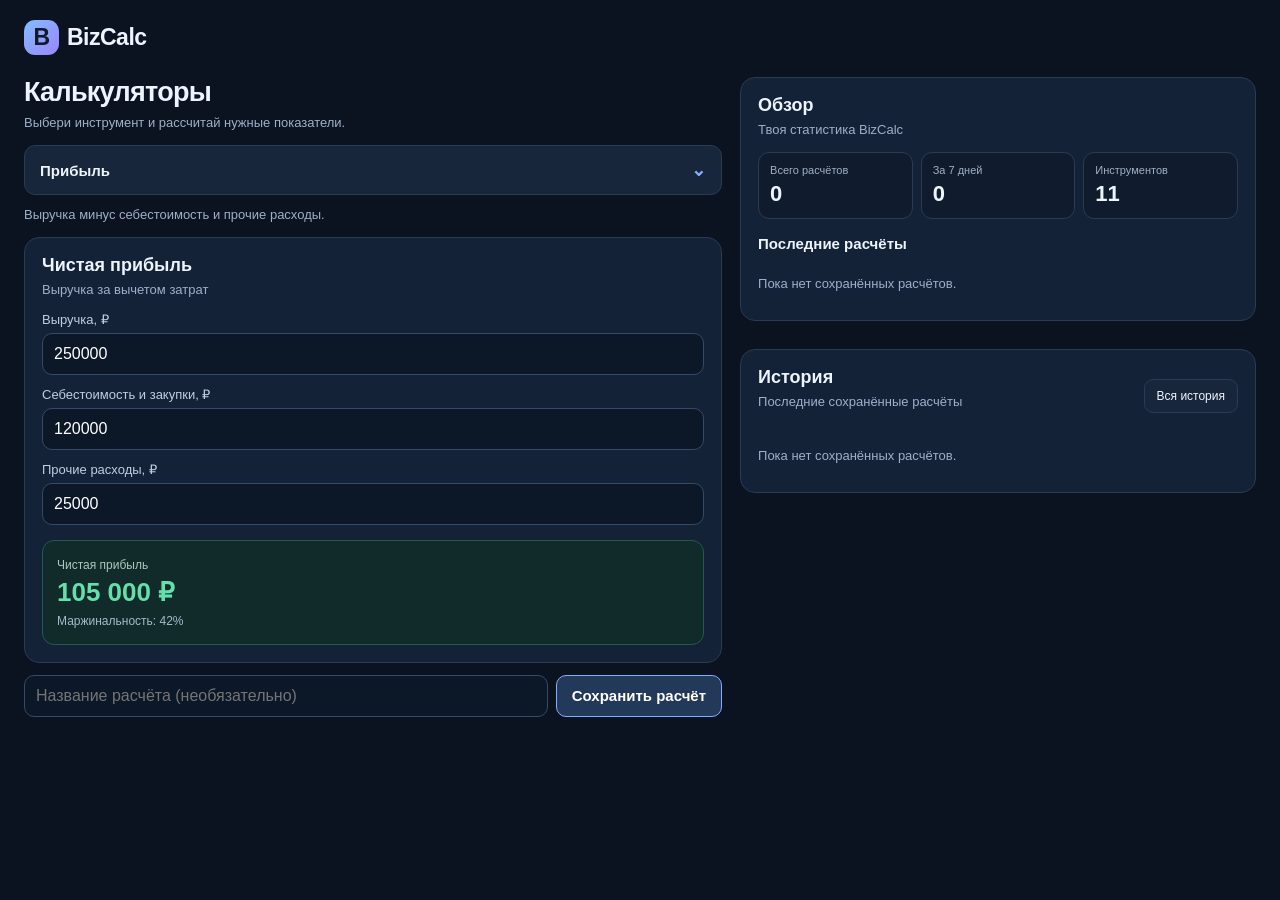
==== commit b94441d5: "Refactor add function to accept parameters" ====
--- a/index.html
+++ b/index.html
@@ -1,726 +1,600 @@
 
-<!doctype html>
+<!DOCTYPE html>
 <html lang="ru">
 <head>
-<meta charset="utf-8">
-<meta name="viewport" content="width=device-width,initial-scale=1,viewport-fit=cover">
+<meta charset="UTF-8">
+<meta name="viewport" content="width=device-width, initial-scale=1">
 <meta name="theme-color" content="#0b1220">
-<title>BizCalc 1.4 — бизнес-калькуляторы</title>
+<title>BizCalc — бизнес-калькуляторы</title>
 <style>
-:root{color-scheme:dark;--bg:#0b1220;--panel:#142238;--line:#293b55;--txt:#edf4ff;--muted:#9eafc7;--blue:#83adff;--green:#62dfaa}
+:root{
+ --bg:#0b1220;--panel:#142238;--line:#293b55;
+ --txt:#edf4ff;--muted:#9eafc7;--blue:#83adff;--green:#62dfaa;
+}
 *{box-sizing:border-box}
-body{margin:0;background:var(--bg);color:var(--txt);font:16px -apple-system,BlinkMacSystemFont,"Segoe UI",sans-serif}
-main{max-width:720px;margin:auto;padding:18px 14px 90px}
-.brand{font-size:21px;font-weight:800;margin-bottom:19px}
-.brand b{display:inline-grid;place-items:center;width:34px;height:34px;margin-right:8px;border-radius:11px;background:linear-gradient(135deg,#83bdff,#9a85ff);color:#101a2a}
-h1{font-size:29px;line-height:1.1;margin:0 0 8px;letter-spacing:-1px}
-p{color:var(--muted);line-height:1.45}
-.modes{display:grid;grid-template-columns:repeat(2,minmax(0,1fr));gap:7px;margin:16px 0 10px}
-button{font:inherit;cursor:pointer}
-.mode{border:1px solid var(--line);background:#111e31;color:#c2d0e4;border-radius:11px;padding:11px 8px;font-size:13px;font-weight:650}
-.mode[aria-pressed="true"]{background:#23395a;border-color:var(--blue);color:white}
-#description{font-size:13px;min-height:20px;margin:7px 0 12px}
-.panel{background:var(--panel);border:1px solid var(--line);border-radius:15px;padding:15px}
-.panel[hidden],.extra-panel[hidden]{display:none!important}
-.panel h2,.extra-panel h2{font-size:18px;margin:0 0 5px}
-.sub{font-size:13px;color:var(--muted);margin-bottom:13px}
-.field{margin:11px 0}
+body{margin:0;background:var(--bg);color:var(--txt);font:15px -apple-system,BlinkMacSystemFont,"Segoe UI",sans-serif}
+button,input,select{font:inherit}
+button{cursor:pointer}
+header{max-width:1440px;margin:auto;padding:20px 24px 12px}
+.brand{font-size:23px;font-weight:800;letter-spacing:-.5px}
+.brand b{display:inline-grid;place-items:center;width:35px;height:35px;margin-right:8px;border-radius:11px;background:linear-gradient(135deg,#83bdff,#9a85ff);color:#101a2a}
+main{max-width:1440px;margin:auto;padding:10px 24px 35px}
+.layout{display:grid;grid-template-columns:minmax(0,1.15fr) minmax(350px,.85fr);gap:18px;align-items:start}
+.left-column,.right-column{min-width:0}
+.panel{background:var(--panel);border:1px solid var(--line);border-radius:15px;padding:17px}
+.panel h2{font-size:18px;margin:0 0 5px}
+.sub{font-size:13px;color:var(--muted);margin-bottom:13px;line-height:1.4}
+h1{font-size:27px;letter-spacing:-.7px;margin:0 0 7px}
+.intro{color:var(--muted);font-size:13px;margin:0 0 15px}
+.mode-picker{position:relative;margin-bottom:12px}
+.mode-picker summary{list-style:none;cursor:pointer;padding:13px 15px;border:1px solid var(--line);background:#17263b;border-radius:11px;font-weight:650;display:flex;justify-content:space-between;align-items:center}
+.mode-picker summary::-webkit-details-marker{display:none}
+.mode-picker summary:after{content:"⌄";font-size:18px;color:var(--blue)}
+.mode-picker[open] summary{border-color:var(--blue);border-radius:11px 11px 0 0}
+.mode-options{display:grid;grid-template-columns:repeat(3,minmax(0,1fr));gap:7px;padding:10px;background:#101c2d;border:1px solid var(--blue);border-top:0;border-radius:0 0 11px 11px}
+.mode{border:1px solid var(--line);background:#142238;color:#c2d0e4;border-radius:9px;padding:10px 7px;font-size:12px;font-weight:650}
+.mode.active{background:#23395a;border-color:var(--blue);color:white}
+#description{font-size:13px;color:var(--muted);margin:0 0 12px;min-height:18px}
+.field{margin:12px 0}
 .field label{display:block;font-size:13px;color:#c0cde0;margin-bottom:6px}
-input,select{width:100%;padding:11px;border:1px solid #354a67;border-radius:10px;background:#0c1728;color:white;font:inherit;font-size:16px;outline:none}
+input,select{width:100%;padding:11px;border:1px solid #354a67;border-radius:10px;background:#0c1728;color:white;font-size:16px;outline:none}
 input:focus,select:focus{border-color:var(--blue)}
-.result{margin-top:15px;padding:13px;border-radius:12px;background:#102b2a;border:1px solid #24594c}
-.result small{color:#a8c9bc}
-.value{font-size:25px;font-weight:800;color:var(--green);margin-top:4px;overflow-wrap:anywhere}
-.hint{font-size:12px;color:#a7b9ca;margin-top:5px}
-.save-row{display:grid;grid-template-columns:1fr auto;gap:8px;margin-top:10px}
-.save-row input{min-width:0}
-.save-row button{white-space:nowrap}
-.extra-panel{background:#142238;border:1px solid #293b55;border-radius:15px;padding:15px;margin:14px 0}
-.dashboard{display:grid;grid-template-columns:repeat(3,minmax(0,1fr));gap:8px;margin:13px 0}
-.stat{background:#142238;border:1px solid #293b55;border-radius:12px;padding:11px}
-.stat small{display:block;color:#9eafc7;font-size:11px}
+.result{margin-top:15px;padding:14px;border-radius:12px;background:#102b2a;border:1px solid #24594c}
+.result small{color:#a8c9bc;font-size:12px}
+.value{font-size:26px;font-weight:800;color:var(--green);margin-top:5px;overflow-wrap:anywhere}
+.hint{font-size:12px;color:#a7b9ca;margin-top:5px;line-height:1.4}
+.save-row{display:grid;grid-template-columns:1fr auto;gap:8px;margin-top:12px}
+.primary{border:1px solid var(--blue);background:#23395a;color:white;border-radius:10px;padding:11px 15px;font-weight:650}
+.save-status{font-size:12px;color:var(--green);margin-top:8px;min-height:15px}
+.right-column{display:grid;gap:14px}
+.stats{display:grid;grid-template-columns:repeat(3,minmax(0,1fr));gap:8px;margin:13px 0}
+.stat{background:#101c2d;border:1px solid var(--line);border-radius:11px;padding:11px}
+.stat small{display:block;color:var(--muted);font-size:11px}
 .stat strong{display:block;font-size:22px;margin-top:5px}
-#recentCalculations{display:grid;gap:8px}
-.mini-item{border:1px solid #293b55;background:#101c2d;border-radius:10px;padding:10px}
-.mini-item strong{display:block;font-size:13px}
-.mini-item .hint{margin-top:3px}
-.extra-actions{display:flex;gap:8px;flex-wrap:wrap;margin:10px 0}
-.extra-actions button,.compare-controls button{border:1px solid #354a67;background:#17263b;color:#edf4ff;border-radius:10px;padding:9px 11px}
-.history-item{border:1px solid var(--line);background:#101c2d;border-radius:11px;padding:11px}
-.history-item-top{display:flex;justify-content:space-between;gap:10px;align-items:flex-start}
-.history-item strong{display:block;font-size:14px}
-.history-item .hint{margin-top:4px}
+.recent-list{display:grid;gap:8px;margin-top:12px}
+.mini-item{background:#101c2d;border:1px solid var(--line);border-radius:10px;padding:11px}
+.mini-item strong{font-size:13px;display:block}
+.mini-item .value{font-size:18px;margin-top:4px}
+.mini-item .hint{margin-top:4px}
+.text-button{border:1px solid var(--line);background:#17263b;color:var(--txt);border-radius:9px;padding:9px 12px;font-size:12px}
+.history-page{display:none}
+.history-page.active{display:block}
+.history-search{margin:12px 0}
+.history-list{display:grid;gap:10px;margin-top:12px}
+.history-item{background:#101c2d;border:1px solid var(--line);border-radius:12px;padding:13px}
+.history-top{display:flex;justify-content:space-between;gap:10px;align-items:flex-start}
+.history-title{font-size:15px;font-weight:700}
+.history-type{font-size:12px;color:var(--blue);margin-top:4px}
+.history-date{font-size:11px;color:var(--muted);margin-top:4px}
+.history-result{margin-top:11px;padding:11px;border-radius:10px;background:#102b2a;border:1px solid #24594c}
+.history-result small{font-size:11px;color:#a8c9bc}
+.history-result strong{display:block;color:var(--green);font-size:21px;margin-top:4px}
+.history-result .hint{color:#b7c8c2}
 .history-details{display:grid;grid-template-columns:repeat(2,minmax(0,1fr));gap:7px;margin-top:10px}
-.detail{background:#142238;border:1px solid #293b55;border-radius:9px;padding:8px}
+.detail{padding:9px;background:#142238;border:1px solid var(--line);border-radius:9px;min-width:0}
 .detail small{display:block;color:var(--muted);font-size:11px}
-.detail span{display:block;font-size:13px;font-weight:650;margin-top:3px;overflow-wrap:anywhere}
-.history-actions{display:flex;gap:7px;margin-top:10px;flex-wrap:wrap}
-.history-actions button{border:1px solid var(--line);background:#17263b;color:var(--txt);border-radius:9px;padding:8px 10px;font-size:12px}
-.compare-controls{display:grid;gap:9px}
-.compare-controls label{font-size:13px;color:#c0cde0}
-.compare-controls select{margin-top:5px}
-.compare-result{margin-top:11px;padding:12px;border-radius:11px;background:#102b2a;border:1px solid #24594c}
-.compare-result strong{display:block;margin-bottom:5px}
-.bottom-nav{display:flex;justify-content:center;gap:8px;margin:18px 0}
-.bottom-nav button{border:1px solid #293b55;background:#142238;color:#c2d0e4;border-radius:11px;padding:10px 17px;font-size:13px;font-weight:650}
-.bottom-nav button[aria-current="page"]{border-color:#83adff;background:#23395a;color:white}
-@media(min-width:560px){.modes{grid-template-columns:repeat(3,1fr)}main{padding-top:25px}}
-@media(max-width:600px){
- main{padding:16px 12px 95px}
- .panel{padding:13px}
- .dashboard{gap:6px}
- .stat{padding:9px}
- .stat strong{font-size:20px}
- .bottom-nav{position:fixed;z-index:20;left:0;right:0;bottom:0;display:grid;grid-template-columns:repeat(3,1fr);gap:7px;padding:8px 12px calc(8px + env(safe-area-inset-bottom));margin:0;background:rgba(11,18,32,.96);border-top:1px solid #293b55;backdrop-filter:blur(14px)}
- .bottom-nav button{padding:10px 5px;font-size:12px}
+.detail span{display:block;font-size:13px;font-weight:650;margin-top:4px;overflow-wrap:anywhere}
+.history-actions{display:flex;gap:7px;flex-wrap:wrap;margin-top:11px}
+.history-actions button{border:1px solid var(--line);background:#17263b;color:var(--txt);border-radius:9px;padding:8px 11px;font-size:12px}
+.history-toolbar{display:flex;gap:8px;flex-wrap:wrap}
+.desktop-history{margin-top:14px}
+.mobile-overview{display:none}
+.bottom-nav{display:none}
+.empty{color:var(--muted);font-size:13px;padding:12px 0}
+@media(max-width:760px){
+ header{padding:15px 13px 8px}
+ main{padding:8px 12px 90px}
+ .layout{display:block}
+ .right-column{display:block;margin-top:14px}
+ .right-column .panel{margin-bottom:12px}
+ .desktop-history{display:none}
+ .mobile-overview{display:block}
+ .mode-options{grid-template-columns:repeat(2,minmax(0,1fr))}
+ .mode-picker{margin-bottom:10px}
  .save-row{grid-template-columns:1fr}
  .save-row button{width:100%}
+ .bottom-nav{position:fixed;z-index:20;left:0;right:0;bottom:0;display:grid;grid-template-columns:1fr 1fr;gap:8px;padding:9px 12px calc(9px + env(safe-area-inset-bottom));background:rgba(11,18,32,.97);border-top:1px solid var(--line);backdrop-filter:blur(14px)}
+ .bottom-nav button{padding:12px;border:1px solid var(--line);background:#142238;color:#c2d0e4;border-radius:10px;font-weight:650}
+ .bottom-nav button.active{border-color:var(--blue);background:#23395a;color:white}
+ .history-page{padding-bottom:20px}
+}
+@media(min-width:761px){
+ .mobile-overview{display:none}
 }
 </style>
 </head>
 <body>
+<header><div class="brand"><b>B</b>BizCalc</div></header>
+
 <main>
- <div class="brand"><b>B</b>BizCalc <span style="font-size:12px;color:#9eafc7;font-weight:500">1.4</span></div>
-
- <section id="dashboardPage" class="extra-panel">
-  <h2>Обзор BizCalc</h2>
-  <div class="dashboard">
-   <div class="stat"><small>Всего расчётов</small><strong id="statTotal">0</strong></div>
-   <div class="stat"><small>За 7 дней</small><strong id="statWeek">0</strong></div>
-   <div class="stat"><small>Калькуляторов</small><strong>11</strong></div>
+<div id="calculatorPage">
+ <div class="layout">
+  <section class="left-column">
+   <h1>Калькуляторы</h1>
+   <p class="intro">Выбери инструмент и рассчитай нужные показатели.</p>
+
+   <details class="mode-picker" id="modePicker">
+    <summary id="modeSummary">Прибыль</summary>
+    <div class="mode-options">
+     <button class="mode active" data-mode="profit">Прибыль</button>
+     <button class="mode" data-mode="margin">Маржа</button>
+     <button class="mode" data-mode="markup">Наценка</button>
+     <button class="mode" data-mode="break">Безубыточность</button>
+     <button class="mode" data-mode="payback">Окупаемость</button>
+     <button class="mode" data-mode="batch">Стоимость партии</button>
+     <button class="mode" data-mode="discount">Скидка</button>
+     <button class="mode" data-mode="commission">Комиссия</button>
+     <button class="mode" data-mode="vat">НДС</button>
+     <button class="mode" data-mode="roi">Рентабельность</button>
+     <button class="mode" data-mode="ads">Реклама</button>
+    </div>
+   </details>
+
+   <p id="description">Выручка минус себестоимость и прочие расходы.</p>
+
+   <section class="panel" data-panel="profit">
+    <h2>Чистая прибыль</h2><div class="sub">Выручка за вычетом затрат</div>
+    <div class="field"><label for="revenue">Выручка, ₽</label><input id="revenue" type="number" value="250000"></div>
+    <div class="field"><label for="costs">Себестоимость и закупки, ₽</label><input id="costs" type="number" value="120000"></div>
+    <div class="field"><label for="other">Прочие расходы, ₽</label><input id="other" type="number" value="25000"></div>
+    <div class="result"><small>Чистая прибыль</small><div class="value" id="profitValue"></div><div class="hint" id="profitHint"></div></div>
+   </section>
+
+   <section class="panel" data-panel="margin" hidden>
+    <h2>Маржинальность</h2><div class="sub">Доля прибыли в выручке</div>
+    <div class="field"><label for="mRevenue">Выручка, ₽</label><input id="mRevenue" type="number" value="250000"></div>
+    <div class="field"><label for="mProfit">Прибыль, ₽</label><input id="mProfit" type="number" value="75000"></div>
+    <div class="result"><small>Маржинальность</small><div class="value" id="marginValue"></div><div class="hint">Прибыль относительно выручки</div></div>
+   </section>
+
+   <section class="panel" data-panel="markup" hidden>
+    <h2>Наценка</h2><div class="sub">Цена продажи на основе себестоимости</div>
+    <div class="field"><label for="purchase">Себестоимость единицы, ₽</label><input id="purchase" type="number" value="800"></div>
+    <div class="field"><label for="markup">Наценка, %</label><input id="markup" type="number" value="40"></div>
+    <div class="result"><small>Цена продажи</small><div class="value" id="salePrice"></div><div class="hint" id="markupHint"></div></div>
+   </section>
+
+   <section class="panel" data-panel="break" hidden>
+    <h2>Точка безубыточности</h2><div class="sub">Выручка, необходимая для покрытия расходов</div>
+    <div class="field"><label for="fixed">Постоянные расходы, ₽</label><input id="fixed" type="number" value="100000"></div>
+    <div class="field"><label for="variable">Переменные расходы, % от выручки</label><input id="variable" type="number" value="55"></div>
+    <div class="result"><small>Выручка для выхода в ноль</small><div class="value" id="breakValue"></div><div class="hint" id="breakHint"></div></div>
+   </section>
+
+   <section class="panel" data-panel="payback" hidden>
+    <h2>Окупаемость</h2><div class="sub">Срок возврата вложений</div>
+    <div class="field"><label for="investment">Первоначальные вложения, ₽</label><input id="investment" type="number" value="300000"></div>
+    <div class="field"><label for="monthly">Денежный поток в месяц, ₽</label><input id="monthly" type="number" value="50000"></div>
+    <div class="result"><small>Срок окупаемости</small><div class="value" id="paybackValue"></div><div class="hint">При сохранении текущего денежного потока</div></div>
+   </section>
+
+   <section class="panel" data-panel="batch" hidden>
+    <h2>Стоимость партии</h2><div class="sub">Полная стоимость закупки и единицы товара</div>
+    <div class="field"><label for="quantity">Количество единиц</label><input id="quantity" type="number" value="100"></div>
+    <div class="field"><label for="batchCost">Стоимость закупки, ₽</label><input id="batchCost" type="number" value="50000"></div>
+    <div class="field"><label for="delivery">Доставка и дополнительные расходы, ₽</label><input id="delivery" type="number" value="5000"></div>
+    <div class="result"><small>Себестоимость одной единицы</small><div class="value" id="unitValue"></div><div class="hint" id="batchHint"></div></div>
+   </section>
+
+   <section class="panel" data-panel="discount" hidden>
+    <h2>Расчёт скидки</h2><div class="sub">Цена после скидки и экономия</div>
+    <div class="field"><label for="discountPrice">Исходная цена, ₽</label><input id="discountPrice" type="number" value="5000"></div>
+    <div class="field"><label for="discountPercent">Скидка, %</label><input id="discountPercent" type="number" value="15"></div>
+    <div class="field"><label for="discountQty">Количество товаров</label><input id="discountQty" type="number" value="1"></div>
+    <div class="result"><small>Цена после скидки</small><div class="value" id="discountValue"></div><div class="hint" id="discountHint"></div></div>
+   </section>
+
+   <section class="panel" data-panel="commission" hidden>
+    <h2>Комиссия</h2><div class="sub">Сумма после удержания комиссии</div>
+    <div class="field"><label for="commissionRevenue">Сумма продажи, ₽</label><input id="commissionRevenue" type="number" value="10000"></div>
+    <div class="field"><label for="commissionPercent">Процент комиссии, %</label><input id="commissionPercent" type="number" value="5"></div>
+    <div class="field"><label for="commissionExtra">Дополнительные расходы, ₽</label><input id="commissionExtra" type="number" value="200"></div>
+    <div class="result"><small>Останется после удержаний</small><div class="value" id="commissionValue"></div><div class="hint" id="commissionHint"></div></div>
+   </section>
+
+   <section class="panel" data-panel="vat" hidden>
+    <h2>Калькулятор НДС</h2><div class="sub">Начисление или выделение налога</div>
+    <div class="field"><label for="vatAmount">Сумма, ₽</label><input id="vatAmount" type="number" value="10000"></div>
+    <div class="field"><label for="vatRate">Ставка НДС, %</label><input id="vatRate" type="number" value="20"></div>
+    <div class="field"><label for="vatMode">Тип расчёта</label><select id="vatMode"><option value="add">Начислить НДС сверху</option><option value="extract">Выделить НДС из суммы</option></select></div>
+    <div class="result"><small>Сумма НДС</small><div class="value" id="vatValue"></div><div class="hint" id="vatHint"></div></div>
+   </section>
+
+   <section class="panel" data-panel="roi" hidden>
+    <h2>Рентабельность затрат</h2><div class="sub">Прибыль относительно затрат</div>
+    <div class="field"><label for="roiProfit">Прибыль, ₽</label><input id="roiProfit" type="number" value="30000"></div>
+    <div class="field"><label for="roiCosts">Затраты, ₽</label><input id="roiCosts" type="number" value="100000"></div>
+    <div class="result"><small>Рентабельность затрат</small><div class="value" id="roiValue"></div><div class="hint">Прибыль относительно затрат</div></div>
+   </section>
+
+   <section class="panel" data-panel="ads" hidden>
+    <h2>Эффективность рекламы</h2><div class="sub">Возврат рекламных расходов и стоимость клиента</div>
+    <div class="field"><label for="adsSpend">Расходы на рекламу, ₽</label><input id="adsSpend" type="number" value="15000"></div>
+    <div class="field"><label for="adsRevenue">Выручка от рекламы, ₽</label><input id="adsRevenue" type="number" value="60000"></div>
+    <div class="field"><label for="adsClients">Количество клиентов</label><input id="adsClients" type="number" value="20"></div>
+    <div class="result"><small>ROAS — возврат рекламных расходов</small><div class="value" id="adsValue"></div><div class="hint" id="adsHint"></div></div>
+   </section>
+
+   <div class="save-row">
+    <input id="calculationLabel" maxlength="70" placeholder="Название расчёта (необязательно)">
+    <button type="button" class="primary" id="saveCalculation">Сохранить расчёт</button>
+   </div>
+   <div class="save-status" id="saveStatus"></div>
+  </section>
+
+  <aside class="right-column">
+   <section class="panel">
+    <h2>Обзор</h2><div class="sub">Твоя статистика BizCalc</div>
+    <div class="stats">
+     <div class="stat"><small>Всего расчётов</small><strong id="statTotal">0</strong></div>
+     <div class="stat"><small>За 7 дней</small><strong id="statWeek">0</strong></div>
+     <div class="stat"><small>Инструментов</small><strong>11</strong></div>
+    </div>
+    <h2 style="font-size:15px;margin-top:16px">Последние расчёты</h2>
+    <div id="recentCalculations" class="recent-list"></div>
+   </section>
+
+   <section class="panel desktop-history">
+    <div style="display:flex;justify-content:space-between;align-items:center;gap:8px">
+     <div><h2>История</h2><div class="sub">Последние сохранённые расчёты</div></div>
+     <button type="button" class="text-button" id="desktopOpenHistory">Вся история</button>
+    </div>
+    <div id="desktopRecent" class="recent-list"></div>
+   </section>
+  </aside>
+ </div>
+
+ <section class="panel mobile-overview" style="margin-top:14px">
+  <h2>Обзор</h2><div class="sub">Твоя статистика BizCalc</div>
+  <div class="stats">
+   <div class="stat"><small>Всего расчётов</small><strong id="mobileStatTotal">0</strong></div>
+   <div class="stat"><small>За 7 дней</small><strong id="mobileStatWeek">0</strong></div>
+   <div class="stat"><small>Инструментов</small><strong>11</strong></div>
   </div>
-  <h2 style="margin-top:15px">Последние расчёты</h2>
-  <div id="recentCalculations" class="hint">Пока нет сохранённых расчётов.</div>
-  <div class="extra-actions">
-   <button type="button" id="openCompare">Сравнить сценарии</button>
-   <button type="button" id="openHistory">Открыть историю</button>
-  </div>
+  <h2 style="font-size:15px">Последние расчёты</h2>
+  <div id="mobileRecent" class="recent-list"></div>
  </section>
-
- <section id="calculatorPage" hidden>
-  <h1>Бизнес-калькуляторы</h1>
-  <p>Выбери нужный расчёт. Результат обновляется автоматически.</p>
-
-  <nav class="modes" aria-label="Выбор калькулятора">
-   <button class="mode" type="button" data-mode="profit" aria-pressed="true">Прибыль</button>
-   <button class="mode" type="button" data-mode="margin" aria-pressed="false">Маржа</button>
-   <button class="mode" type="button" data-mode="markup" aria-pressed="false">Наценка</button>
-   <button class="mode" type="button" data-mode="break" aria-pressed="false">Безубыточность</button>
-   <button class="mode" type="button" data-mode="payback" aria-pressed="false">Окупаемость</button>
-   <button class="mode" type="button" data-mode="batch" aria-pressed="false">Стоимость партии</button>
-   <button class="mode" type="button" data-mode="discount" aria-pressed="false">Скидка</button>
-   <button class="mode" type="button" data-mode="commission" aria-pressed="false">Комиссия</button>
-   <button class="mode" type="button" data-mode="vat" aria-pressed="false">НДС</button>
-   <button class="mode" type="button" data-mode="roi" aria-pressed="false">Рентабельность</button>
-   <button class="mode" type="button" data-mode="ads" aria-pressed="false">Реклама</button>
-  </nav>
-
-  <p id="description">Выручка минус себестоимость и прочие расходы.</p>
-
-  <section class="panel" data-panel="profit">
-   <h2>Чистая прибыль</h2><div class="sub">Доходы минус расходы</div>
-   <div class="field"><label for="revenue">Выручка, ₽</label><input id="revenue" type="number" inputmode="decimal" value="250000"></div>
-   <div class="field"><label for="costs">Себестоимость и закупки, ₽</label><input id="costs" type="number" inputmode="decimal" value="120000"></div>
-   <div class="field"><label for="other">Прочие расходы, ₽</label><input id="other" type="number" inputmode="decimal" value="25000"></div>
-   <div class="result"><small>Чистая прибыль</small><div class="value" id="profitValue">105 000 ₽</div><div class="hint" id="profitHint">Маржа: 42%</div></div>
-  </section>
-
-  <section class="panel" data-panel="margin" hidden>
-   <h2>Маржинальность</h2><div class="sub">Доля прибыли в выручке</div>
-   <div class="field"><label for="mRevenue">Выручка, ₽</label><input id="mRevenue" type="number" inputmode="decimal" value="250000"></div>
-   <div class="field"><label for="mProfit">Прибыль, ₽</label><input id="mProfit" type="number" inputmode="decimal" value="75000"></div>
-   <div class="result"><small>Маржа</small><div class="value" id="marginValue">30%</div><div class="hint">Прибыль / выручка × 100%</div></div>
-  </section>
-
-  <section class="panel" data-panel="markup" hidden>
-   <h2>Наценка</h2><div class="sub">Цена продажи по себестоимости</div>
-   <div class="field"><label for="purchase">Себестоимость единицы, ₽</label><input id="purchase" type="number" inputmode="decimal" value="800"></div>
-   <div class="field"><label for="markup">Наценка, %</label><input id="markup" type="number" inputmode="decimal" value="40"></div>
-   <div class="result"><small>Цена продажи</small><div class="value" id="salePrice">1 120 ₽</div><div class="hint" id="markupHint">Прибыль с единицы: 320 ₽</div></div>
-  </section>
-
-  <section class="panel" data-panel="break" hidden>
-   <h2>Точка безубыточности</h2><div class="sub">Минимальная выручка без убытка</div>
-   <div class="field"><label for="fixed">Постоянные расходы, ₽</label><input id="fixed" type="number" inputmode="decimal" value="100000"></div>
-   <div class="field"><label for="variable">Переменные расходы, % от выручки</label><input id="variable" type="number" inputmode="decimal" value="55"></div>
-   <div class="result"><small>Выручка для выхода в ноль</small><div class="value" id="breakValue">222 222 ₽</div><div class="hint" id="breakHint">Маржинальный доход: 45%</div></div>
-  </section>
-
-  <section class="panel" data-panel="payback" hidden>
-   <h2>Окупаемость</h2><div class="sub">Срок возврата вложений</div>
-   <div class="field"><label for="investment">Первоначальные вложения, ₽</label><input id="investment" type="number" inputmode="decimal" value="300000"></div>
-   <div class="field"><label for="monthly">Чистый денежный поток в месяц, ₽</label><input id="monthly" type="number" inputmode="decimal" value="50000"></div>
-   <div class="result"><small>Срок окупаемости</small><div class="value" id="paybackValue">6 мес.</div><div class="hint" id="paybackHint">При сохранении текущего потока</div></div>
-  </section>
-
-  <section class="panel" data-panel="batch" hidden>
-   <h2>Стоимость партии</h2><div class="sub">Закупка, доставка и цена единицы</div>
-   <div class="field"><label for="quantity">Количество единиц</label><input id="quantity" type="number" inputmode="decimal" value="100"></div>
-   <div class="field"><label for="batchCost">Стоимость закупки, ₽</label><input id="batchCost" type="number" inputmode="decimal" value="50000"></div>
-   <div class="field"><label for="delivery">Доставка и дополнительные расходы, ₽</label><input id="delivery" type="number" inputmode="decimal" value="5000"></div>
-   <div class="result"><small>Себестоимость одной единицы</small><div class="value" id="unitValue">550 ₽</div><div class="hint" id="batchHint">Полная стоимость партии: 55 000 ₽</div></div>
-  </section>
-
-  <section class="panel" data-panel="discount" hidden>
-   <h2>Расчёт скидки</h2><div class="sub">Цена после скидки и экономия</div>
-   <div class="field"><label for="discountPrice">Исходная цена, ₽</label><input id="discountPrice" type="number" inputmode="decimal" min="0" value="5000"></div>
-   <div class="field"><label for="discountPercent">Скидка, %</label><input id="discountPercent" type="number" inputmode="decimal" min="0" max="100" value="15"></div>
-   <div class="field"><label for="discountQty">Количество товаров</label><input id="discountQty" type="number" inputmode="decimal" min="1" value="1"></div>
-   <div class="result"><small>Цена после скидки за единицу</small><div class="value" id="discountValue">4 250 ₽</div><div class="hint" id="discountHint">Экономия на всей покупке: 750 ₽</div></div>
-  </section>
-
-  <section class="panel" data-panel="commission" hidden>
-   <h2>Комиссия</h2><div class="sub">Сколько останется после удержания комиссии</div>
-   <div class="field"><label for="commissionRevenue">Сумма продажи, ₽</label><input id="commissionRevenue" type="number" inputmode="decimal" min="0" value="10000"></div>
-   <div class="field"><label for="commissionPercent">Комиссия, %</label><input id="commissionPercent" type="number" inputmode="decimal" min="0" max="100" value="5"></div>
-   <div class="field"><label for="commissionExtra">Дополнительные расходы, ₽</label><input id="commissionExtra" type="number" inputmode="decimal" min="0" value="200"></div>
-   <div class="result"><small>Останется после комиссии и расходов</small><div class="value" id="commissionValue">9 300 ₽</div><div class="hint" id="commissionHint">Комиссия: 500 ₽</div></div>
-  </section>
-
-  <section class="panel" data-panel="vat" hidden>
-   <h2>Калькулятор НДС</h2><div class="sub">Добавить НДС или выделить его из суммы</div>
-   <div class="field"><label for="vatAmount">Сумма, ₽</label><input id="vatAmount" type="number" inputmode="decimal" min="0" value="10000"></div>
-   <div class="field"><label for="vatRate">Ставка НДС, %</label><input id="vatRate" type="number" inputmode="decimal" min="0" value="20"></div>
-   <div class="field"><label for="vatMode">Тип расчёта</label><select id="vatMode"><option value="add">Начислить НДС сверху</option><option value="extract">Выделить НДС из суммы</option></select></div>
-   <div class="result"><small>Сумма НДС</small><div class="value" id="vatValue">2 000 ₽</div><div class="hint" id="vatHint">Итого с НДС: 12 000 ₽</div></div>
-  </section>
-
-  <section class="panel" data-panel="roi" hidden>
-   <h2>Рентабельность затрат</h2><div class="sub">Прибыль относительно понесённых затрат</div>
-   <div class="field"><label for="roiProfit">Прибыль, ₽</label><input id="roiProfit" type="number" inputmode="decimal" value="30000"></div>
-   <div class="field"><label for="roiCosts">Затраты, ₽</label><input id="roiCosts" type="number" inputmode="decimal" min="0" value="100000"></div>
-   <div class="result"><small>Рентабельность затрат</small><div class="value" id="roiValue">30%</div><div class="hint">Прибыль / затраты × 100%</div></div>
-  </section>
-
-  <section class="panel" data-panel="ads" hidden>
-   <h2>Эффективность рекламы</h2><div class="sub">Возврат рекламных расходов и стоимость клиента</div>
-   <div class="field"><label for="adsSpend">Расходы на рекламу, ₽</label><input id="adsSpend" type="number" inputmode="decimal" min="0" value="15000"></div>
-   <div class="field"><label for="adsRevenue">Выручка от рекламы, ₽</label><input id="adsRevenue" type="number" inputmode="decimal" min="0" value="60000"></div>
-   <div class="field"><label for="adsClients">Количество клиентов</label><input id="adsClients" type="number" inputmode="decimal" min="0" value="20"></div>
-   <div class="result"><small>ROAS — возврат рекламных расходов</small><div class="value" id="adsValue">4×</div><div class="hint" id="adsHint">Стоимость привлечения клиента: 750 ₽</div></div>
-  </section>
-
-  <div class="save-row">
-   <input id="calculationLabel" type="text" maxlength="70" placeholder="Название расчёта (необязательно)">
-   <button type="button" id="saveCalculation" class="mode" style="background:#23395a;border-color:#83adff;color:white">Сохранить расчёт</button>
-  </div>
-  <div id="saveStatus" class="hint" aria-live="polite"></div>
- </section>
-
- <section class="panel" id="historyPage" hidden>
-  <h2>История расчётов</h2>
-  <div class="sub">Сохранённые результаты на этом устройстве</div>
-  <div id="historyStatus" class="hint">Пока нет сохранённых расчётов.</div>
-  <input id="historySearch" type="search" placeholder="Поиск по названию, типу, дате и деталям…" aria-label="Поиск по истории" style="margin:9px 0">
-  <div class="extra-actions">
-   <button type="button" id="exportHistory">Экспорт CSV</button>
-   <button type="button" id="clearHistory">Очистить историю</button>
-  </div>
-  <div id="historyList" style="display:grid;gap:9px;margin-top:10px"></div>
- </section>
-
- <section id="comparePage" class="extra-panel" hidden>
-  <h2>Сравнение сценариев</h2>
-  <p class="sub">Выбери два сохранённых расчёта.</p>
-  <div class="compare-controls">
-   <label>Сценарий A<select id="compareA"></select></label>
-   <label>Сценарий B<select id="compareB"></select></label>
-  </div>
-  <div id="compareOutput" class="compare-result" aria-live="polite">Сохрани минимум два расчёта, чтобы сравнить сценарии.</div>
- </section>
-
- <nav class="bottom-nav" aria-label="Основная навигация">
-  <button type="button" data-page="dashboardPage" aria-current="page">Обзор</button>
-  <button type="button" data-page="calculatorPage">Калькуляторы</button>
-  <button type="button" data-page="historyPage">История</button>
- </nav>
-
- <p style="font-size:12px;margin-top:18px">Расчёты справочные. Налоги, комиссии и другие расходы учитывай отдельно.</p>
+</div>
+
+<section class="panel history-page" id="historyPage">
+ <h1>История расчётов</h1>
+ <p class="intro">Все сохранённые расчёты и их основные результаты.</p>
+ <input id="historySearch" class="history-search" type="search" placeholder="Поиск по названию, калькулятору или результату">
+ <div class="history-toolbar">
+  <button type="button" class="text-button" id="exportHistory">Экспорт CSV</button>
+  <button type="button" class="text-button" id="clearHistory">Очистить историю</button>
+ </div>
+ <div id="historyStatus" class="hint"></div>
+ <div id="historyList" class="history-list"></div>
+</section>
 </main>
+
+<nav class="bottom-nav">
+ <button type="button" id="navCalculator" class="active">Калькуляторы</button>
+ <button type="button" id="navHistory">История</button>
+</nav>
 
 <script>
 document.addEventListener('DOMContentLoaded',function(){
 'use strict';
 
-var descriptions={
- profit:'Выручка минус себестоимость и прочие расходы.',
- margin:'Узнай, какая часть выручки остаётся в виде прибыли.',
- markup:'Рассчитай цену продажи на основе себестоимости и наценки.',
- break:'Определи минимальную выручку для покрытия постоянных расходов.',
- payback:'Оцени, за сколько месяцев вернутся первоначальные вложения.',
- batch:'Посчитай полную стоимость закупки и себестоимость одной единицы.',
- discount:'Рассчитай цену после скидки и общую экономию.',
- commission:'Узнай, сколько останется после комиссии и дополнительных расходов.',
- vat:'Начисли НДС сверху или выдели налог из суммы.',
- roi:'Сравни прибыль с затратами и рассчитай рентабельность.',
- ads:'Оцени возврат рекламных расходов и стоимость привлечения клиента.'
-};
-
-var modeNames={
+const historyKey='bizcalc_history_v1';
+const names={
  profit:'Прибыль',margin:'Маржа',markup:'Наценка',break:'Безубыточность',
  payback:'Окупаемость',batch:'Стоимость партии',discount:'Скидка',
  commission:'Комиссия',vat:'НДС',roi:'Рентабельность',ads:'Реклама'
 };
-
-var inputIds=[
+const descriptions={
+ profit:'Выручка минус себестоимость и прочие расходы.',
+ margin:'Доля прибыли в выручке.',
+ markup:'Цена продажи на основе себестоимости и наценки.',
+ break:'Минимальная выручка для покрытия постоянных расходов.',
+ payback:'Срок возврата первоначальных вложений.',
+ batch:'Полная стоимость закупки и себестоимость единицы.',
+ discount:'Цена после скидки и общая экономия.',
+ commission:'Сколько останется после комиссии и дополнительных расходов.',
+ vat:'Начисление НДС сверху или выделение его из суммы.',
+ roi:'Прибыль относительно понесённых затрат.',
+ ads:'Возврат рекламных расходов и стоимость привлечения клиента.'
+};
+const inputIds=[
  'revenue','costs','other','mRevenue','mProfit','purchase','markup',
- 'fixed','variable','investment','monthly','quantity','batchCost',
- 'delivery','discountPrice','discountPercent','discountQty',
- 'commissionRevenue','commissionPercent','commissionExtra',
- 'vatAmount','vatRate','vatMode','roiProfit','roiCosts',
- 'adsSpend','adsRevenue','adsClients'
+ 'fixed','variable','investment','monthly','quantity','batchCost','delivery',
+ 'discountPrice','discountPercent','discountQty','commissionRevenue',
+ 'commissionPercent','commissionExtra','vatAmount','vatRate','vatMode',
+ 'roiProfit','roiCosts','adsSpend','adsRevenue','adsClients'
 ];
-
-var historyKey='bizcalc_history_v1';
-
-function el(id){return document.getElementById(id)}
-function n(id){
- var node=el(id);
- if(!node)return 0;
- var x=parseFloat(String(node.value).replace(',','.'));
- return Number.isFinite(x)?x:0;
-}
-function money(x){
- return Number.isFinite(x)?x.toLocaleString('ru-RU',{maximumFractionDigits:2})+' ₽':'—';
-}
-function percent(x){
- return Number.isFinite(x)?x.toLocaleString('ru-RU',{maximumFractionDigits:2})+'%':'—';
-}
-function put(id,value){el(id).textContent=value}
+const $=id=>document.getElementById(id);
+const num=id=>{let x=parseFloat(String($(id)?.value??'').replace(',','.'));return Number.isFinite(x)?x:0};
+const money=x=>Number.isFinite(x)?x.toLocaleString('ru-RU',{maximumFractionDigits:2})+' ₽':'—';
+const pct=x=>Number.isFinite(x)?x.toLocaleString('ru-RU',{maximumFractionDigits:2})+'%':'—';
+const set=(id,value)=>$(id).textContent=value;
 
 function calculate(){
- var rev=n('revenue'),profit=rev-n('costs')-n('other');
- put('profitValue',money(profit));
- put('profitHint','Маржа: '+(rev>0?percent(profit/rev*100):'—'));
-
- var mr=n('mRevenue');
- put('marginValue',mr>0?percent(n('mProfit')/mr*100):'—');
-
- var price=n('purchase')*(1+n('markup')/100);
- put('salePrice',money(price));
- put('markupHint','Прибыль с единицы: '+money(price-n('purchase')));
-
- var contribution=1-n('variable')/100;
- put('breakValue',contribution>0?money(n('fixed')/contribution):'Не рассчитывается');
- put('breakHint',contribution>0?'Маржинальный доход: '+percent(contribution*100):'Переменные расходы должны быть меньше 100%');
-
- var monthly=n('monthly');
- put('paybackValue',monthly>0?(n('investment')/monthly).toLocaleString('ru-RU',{maximumFractionDigits:1})+' мес.':'Не рассчитывается');
-
- var total=n('batchCost')+n('delivery'),qty=n('quantity');
- put('unitValue',qty>0?money(total/qty):'Не рассчитывается');
- put('batchHint','Полная стоимость партии: '+money(total));
-
- var dp=n('discountPrice'),dpc=Math.min(100,Math.max(0,n('discountPercent'))),dq=Math.max(0,n('discountQty'));
- put('discountValue',money(dp*(1-dpc/100)));
- put('discountHint','Экономия на всей покупке: '+money(dp*dpc/100*dq));
-
- var cr=n('commissionRevenue'),cp=Math.max(0,n('commissionPercent')),fee=cr*cp/100;
- put('commissionValue',money(cr-fee-n('commissionExtra')));
- put('commissionHint','Комиссия: '+money(fee));
-
- var va=n('vatAmount'),vr=Math.max(0,n('vatRate'));
- if(el('vatMode').value==='extract'){
-  var vat=vr>0?va*vr/(100+vr):0;
-  put('vatValue',money(vat));
-  put('vatHint','Сумма без НДС: '+money(va-vat));
+ let rev=num('revenue'),cost=num('costs'),other=num('other'),profit=rev-cost-other;
+ set('profitValue',money(profit));set('profitHint','Маржинальность: '+(rev>0?pct(profit/rev*100):'—'));
+
+ set('marginValue',num('mRevenue')>0?pct(num('mProfit')/num('mRevenue')*100):'—');
+
+ let sale=num('purchase')*(1+num('markup')/100);
+ set('salePrice',money(sale));set('markupHint','Прибыль с единицы: '+money(sale-num('purchase')));
+
+ let contribution=1-num('variable')/100;
+ set('breakValue',contribution>0?money(num('fixed')/contribution):'Не рассчитывается');
+ set('breakHint',contribution>0?'Маржинальный доход: '+pct(contribution*100):'Переменные расходы должны быть меньше 100%');
+
+ set('paybackValue',num('monthly')>0?(num('investment')/num('monthly')).toLocaleString('ru-RU',{maximumFractionDigits:1})+' мес.':'Не рассчитывается');
+
+ let total=num('batchCost')+num('delivery');
+ set('unitValue',num('quantity')>0?money(total/num('quantity')):'Не рассчитывается');
+ set('batchHint','Полная стоимость партии: '+money(total));
+
+ let discount=Math.min(100,Math.max(0,num('discountPercent')));
+ set('discountValue',money(num('discountPrice')*(1-discount/100)));
+ set('discountHint','Экономия на всей покупке: '+money(num('discountPrice')*discount/100*num('discountQty')));
+
+ let fee=num('commissionRevenue')*num('commissionPercent')/100;
+ set('commissionValue',money(num('commissionRevenue')-fee-num('commissionExtra')));
+ set('commissionHint','Комиссия: '+money(fee));
+
+ let va=num('vatAmount'),rate=Math.max(0,num('vatRate'));
+ if($('vatMode').value==='extract'){
+  let tax=rate>0?va*rate/(100+rate):0;
+  set('vatValue',money(tax));set('vatHint','Сумма без НДС: '+money(va-tax));
  }else{
-  var vatAdd=va*vr/100;
-  put('vatValue',money(vatAdd));
-  put('vatHint','Итого с НДС: '+money(va+vatAdd));
+  let tax=va*rate/100;
+  set('vatValue',money(tax));set('vatHint','Итого с НДС: '+money(va+tax));
  }
 
- var rc=n('roiCosts');
- put('roiValue',rc>0?percent(n('roiProfit')/rc*100):'—');
-
- var spend=n('adsSpend'),adRev=n('adsRevenue'),clients=n('adsClients');
- put('adsValue',spend>0?(adRev/spend).toLocaleString('ru-RU',{maximumFractionDigits:2})+'×':'—');
- put('adsHint','Стоимость привлечения клиента: '+(clients>0?money(spend/clients):'—')+' · Рекламный результат: '+money(adRev-spend));
-}
-
-function choose(mode){
- document.querySelectorAll('[data-panel]').forEach(function(panel){
-  panel.hidden=panel.getAttribute('data-panel')!==mode;
+ set('roiValue',num('roiCosts')>0?pct(num('roiProfit')/num('roiCosts')*100):'—');
+
+ let spend=num('adsSpend'),adRev=num('adsRevenue'),clients=num('adsClients');
+ set('adsValue',spend>0?(adRev/spend).toLocaleString('ru-RU',{maximumFractionDigits:2})+'×':'—');
+ set('adsHint','Стоимость клиента: '+(clients>0?money(spend/clients):'—')+' · Рекламный результат: '+money(adRev-spend));
+}
+
+function currentMode(){
+ return document.querySelector('.mode.active')?.dataset.mode||'profit';
+}
+function currentOutput(mode){
+ const ids={
+  profit:'profitValue',margin:'marginValue',markup:'salePrice',break:'breakValue',
+  payback:'paybackValue',batch:'unitValue',discount:'discountValue',
+  commission:'commissionValue',vat:'vatValue',roi:'roiValue',ads:'adsValue'
+ };
+ return $(ids[mode]).textContent;
+}
+function getInputs(){
+ let v={};
+ inputIds.forEach(id=>v[id]=$(id).value);
+ return v;
+}
+function detailsFor(mode,v){
+ const fields={
+  profit:[['revenue','Выручка'],['costs','Себестоимость и закупки'],['other','Прочие расходы']],
+  margin:[['mRevenue','Выручка'],['mProfit','Прибыль']],
+  markup:[['purchase','Себестоимость единицы'],['markup','Наценка, %']],
+  break:[['fixed','Постоянные расходы'],['variable','Переменные расходы, %']],
+  payback:[['investment','Первоначальные вложения'],['monthly','Денежный поток в месяц']],
+  batch:[['quantity','Количество единиц'],['batchCost','Стоимость закупки'],['delivery','Доставка и доп. расходы']],
+  discount:[['discountPrice','Исходная цена'],['discountPercent','Скидка, %'],['discountQty','Количество товаров']],
+  commission:[['commissionRevenue','Сумма продажи'],['commissionPercent','Процент комиссии'],['commissionExtra','Дополнительные расходы']],
+  vat:[['vatAmount','Сумма'],['vatRate','Ставка НДС, %'],['vatMode','Тип расчёта']],
+  roi:[['roiProfit','Прибыль'],['roiCosts','Затраты']],
+  ads:[['adsSpend','Расходы на рекламу'],['adsRevenue','Выручка от рекламы'],['adsClients','Количество клиентов']]
+ };
+ return (fields[mode]||[]).map(([id,label])=>{
+  let value=v[id];
+  if(id==='vatMode')value=value==='extract'?'Выделение НДС из суммы':'Начисление НДС сверху';
+  else if(id!=='adsClients'&&id!=='quantity'&&id!=='discountQty'&&id!=='markup'&&id!=='variable'&&id!=='discountPercent'&&id!=='commissionPercent'&&id!=='vatRate'){
+   value=money(Number(value)||0);
+  }else if(id==='markup'||id==='variable'||id==='discountPercent'||id==='commissionPercent'||id==='vatRate'){
+   value=(value||0)+'%';
+  }
+  return {label,value:String(value)};
  });
- document.querySelectorAll('[data-mode]').forEach(function(button){
-  button.setAttribute('aria-pressed',String(button.getAttribute('data-mode')===mode));
+}
+function conclusionFor(mode,v){
+ switch(mode){
+  case 'profit':return {label:'Чистая прибыль',value:money(numFrom(v.revenue)-numFrom(v.costs)-numFrom(v.other))};
+  case 'margin':return {label:'Маржинальность',value:$('marginValue').textContent};
+  case 'markup':return {label:'Цена продажи',value:$('salePrice').textContent};
+  case 'break':return {label:'Выручка для выхода в ноль',value:$('breakValue').textContent};
+  case 'payback':return {label:'Срок окупаемости',value:$('paybackValue').textContent};
+  case 'batch':return {label:'Себестоимость одной единицы',value:$('unitValue').textContent,extra:'Полная стоимость партии: '+money(numFrom(v.batchCost)+numFrom(v.delivery))};
+  case 'discount':return {label:'Цена после скидки',value:$('discountValue').textContent,extra:$('discountHint').textContent};
+  case 'commission':return {label:'Останется после удержаний',value:$('commissionValue').textContent,extra:$('commissionHint').textContent};
+  case 'vat':return {label:'Сумма НДС',value:$('vatValue').textContent,extra:$('vatHint').textContent};
+  case 'roi':return {label:'Рентабельность затрат',value:$('roiValue').textContent};
+  case 'ads':return {label:'ROAS — возврат рекламных расходов',value:$('adsValue').textContent,extra:$('adsHint').textContent};
+ }
+}
+function numFrom(v){let x=parseFloat(v);return Number.isFinite(x)?x:0}
+function readHistory(){
+ try{let x=JSON.parse(localStorage.getItem(historyKey)||'[]');return Array.isArray(x)?x:[]}
+ catch(e){return []}
+}
+function writeHistory(items){
+ try{localStorage.setItem(historyKey,JSON.stringify(items));return true}
+ catch(e){set('saveStatus','Не удалось сохранить расчёт в браузере.');return false}
+}
+function fallbackLabel(item){
+ return item.label||((names[item.mode]||'Расчёт')+' — '+(item.date?new Date(item.date).toLocaleDateString('ru-RU'):''));
+}
+function dateText(date){
+ let d=new Date(date);
+ return Number.isNaN(d.getTime())?'Дата неизвестна':d.toLocaleString('ru-RU');
+}
+function getConclusion(item){
+ if(item.conclusion)return item.conclusion;
+ // Поддержка сохранений старой версии.
+ let v=item.values||{};
+ if(item.mode==='profit')return {label:'Чистая прибыль',value:money(numFrom(v.revenue)-numFrom(v.costs)-numFrom(v.other))};
+ if(item.mode==='commission')return {label:'Останется после удержаний',value:item.result||'—'};
+ if(item.mode==='batch')return {label:'Себестоимость одной единицы',value:item.result||'—'};
+ if(item.mode==='ads')return {label:'ROAS — возврат рекламных расходов',value:item.result||'—'};
+ return {label:'Результат расчёта',value:item.result||'—'};
+}
+function getDetails(item){
+ if(Array.isArray(item.details))return item.details;
+ // Для старых записей версии 1.3 восстанавливаем только использованные параметры.
+ return detailsFor(item.mode||'profit',item.values||{});
+}
+function save(){
+ let mode=currentMode(),values=getInputs(),label=$('calculationLabel').value.trim();
+ if(!label)label=(names[mode]||'Расчёт')+' — '+new Date().toLocaleDateString('ru-RU');
+ let item={
+  id:String(Date.now())+'_'+Math.random().toString(36).slice(2,7),
+  mode,label,values,
+  details:detailsFor(mode,values),
+  conclusion:conclusionFor(mode,values),
+  result:currentOutput(mode),
+  date:new Date().toISOString()
+ };
+ let items=readHistory();items.push(item);
+ if(writeHistory(items)){
+  $('calculationLabel').value='';
+  set('saveStatus','Расчёт сохранён.');
+  refresh();
+ }
+}
+
+function element(tag,cls,text){
+ let e=document.createElement(tag);
+ if(cls)e.className=cls;
+ if(text!==undefined)e.textContent=text;
+ return e;
+}
+function renderHistory(){
+ let items=readHistory(),list=$('historyList');
+ list.textContent='';
+ let query=($('historySearch').value||'').toLocaleLowerCase('ru-RU');
+ let filtered=items.slice().reverse().filter(item=>{
+  let conclusion=getConclusion(item);
+  let hay=[fallbackLabel(item),names[item.mode]||'',conclusion.label,conclusion.value,item.date].join(' ').toLocaleLowerCase('ru-RU');
+  return hay.includes(query);
  });
- put('description',descriptions[mode]||'');
-}
-
-document.querySelectorAll('[data-mode]').forEach(function(button){
- button.addEventListener('click',function(){
-  choose(button.getAttribute('data-mode'));
- });
-});
-document.querySelectorAll('input').forEach(function(input){
- input.addEventListener('input',calculate);
-});
-document.querySelectorAll('select').forEach(function(select){
- select.addEventListener('change',calculate);
-});
-
-choose('profit');
-calculate();
-
-function readHistory(){
- try{
-  var data=JSON.parse(localStorage.getItem(historyKey)||'[]');
-  return Array.isArray(data)?data:[];
- }catch(e){return []}
-}
-function writeHistory(items){
- try{
-  localStorage.setItem(historyKey,JSON.stringify(items));
-  return true;
- }catch(e){
-  put('historyStatus','Не удалось сохранить историю. Возможно, хранилище браузера недоступно.');
-  return false;
+ set('historyStatus',items.length?'Всего сохранено: '+items.length:'История пока пуста.');
+ if(!filtered.length){
+  list.appendChild(element('div','empty',items.length?'Ничего не найдено.':'Сохрани первый расчёт — он появится здесь.'));
+  return;
  }
-}
-function activeMode(){
- var mode='profit';
- document.querySelectorAll('[data-mode]').forEach(function(button){
-  if(button.getAttribute('aria-pressed')==='true')mode=button.getAttribute('data-mode');
- });
- return mode;
-}
-function resultFor(mode){
- var ids={
-  profit:'profitValue',margin:'marginValue',markup:'salePrice',
-  break:'breakValue',payback:'paybackValue',batch:'unitValue',
-  discount:'discountValue',commission:'commissionValue',
-  vat:'vatValue',roi:'roiValue',ads:'adsValue'
- };
- return el(ids[mode]).textContent;
-}
-function makeDetails(mode,v){
- var d={};
- function add(key,label,value){d[key]={label:label,value:String(value)}}
-
- if(mode==='profit'){
-  add('revenue','Выручка',money(Number(v.revenue)||0));
-  add('costs','Закупка / себестоимость',money(Number(v.costs)||0));
-  add('other','Прочие расходы',money(Number(v.other)||0));
-  add('profit','Прибыль',money((Number(v.revenue)||0)-(Number(v.costs)||0)-(Number(v.other)||0)));
- }
- else if(mode==='ads'){
-  add('adsRevenue','Выручка от рекламы',money(Number(v.adsRevenue)||0));
-  add('adsSpend','Расходы на рекламу',money(Number(v.adsSpend)||0));
-  add('adsResult','Рекламный результат',money((Number(v.adsRevenue)||0)-(Number(v.adsSpend)||0)));
-  add('adsClients','Количество клиентов',v.adsClients||'0');
- }
- else if(mode==='batch'){
-  var purchase=Number(v.batchCost)||0,delivery=Number(v.delivery)||0;
-  var quantity=Number(v.quantity)||0,total=purchase+delivery;
-  add('batchCost','Закупка',money(purchase));
-  add('delivery','Доставка и доп. расходы',money(delivery));
-  add('total','Полная стоимость партии',money(total));
-  add('unit','Себестоимость единицы',quantity>0?money(total/quantity):'—');
-  add('quantity','Количество единиц',v.quantity||'0');
- }
- else{
-  inputIds.forEach(function(id){
-   if(!Object.prototype.hasOwnProperty.call(v,id))return;
-   var value=v[id];
-   if(value===''||value==null)return;
-   var labels={
-    mRevenue:'Выручка',mProfit:'Прибыль',purchase:'Себестоимость единицы',
-    markup:'Наценка, %',fixed:'Постоянные расходы',
-    variable:'Переменные расходы, %',investment:'Первоначальные вложения',
-    monthly:'Денежный поток в месяц',quantity:'Количество единиц',
-    batchCost:'Закупка партии',delivery:'Доставка',
-    discountPrice:'Исходная цена',discountPercent:'Скидка, %',
-    discountQty:'Количество товаров',commissionRevenue:'Сумма продажи',
-    commissionPercent:'Комиссия, %',commissionExtra:'Доп. расходы',
-    vatAmount:'Сумма',vatRate:'Ставка НДС, %',vatMode:'Тип расчёта',
-    roiProfit:'Прибыль',roiCosts:'Затраты'
-   };
-   if(labels[id]){
-    var shown=value;
-    if(id!=='vatMode')shown=String(value).replace('.',',')+(id.indexOf('Percent')!==-1||id==='markup'||id==='variable'||id==='vatRate'?'%':'');
-    if(id==='vatMode')shown=value==='extract'?'Выделить НДС':'Начислить НДС';
-    add(id,labels[id],shown);
-   }
-  });
- }
- return d;
-}
-function currentResult(mode,label){
- var values={};
- inputIds.forEach(function(id){
-  var node=el(id);
-  if(node)values[id]=node.value;
- });
- var date=new Date().toISOString();
- var cleanLabel=(label||'').trim();
- if(!cleanLabel)cleanLabel=(modeNames[mode]||'Расчёт')+' — '+new Date(date).toLocaleDateString('ru-RU');
-
- return{
-  id:String(Date.now())+'_'+Math.random().toString(36).slice(2,8),
-  mode:mode,
-  label:cleanLabel,
-  values:values,
-  details:makeDetails(mode,values),
-  result:resultFor(mode),
-  date:date
- };
-}
-function dateText(date){
- var d=new Date(date);
- return Number.isNaN(d.getTime())?'Дата неизвестна':d.toLocaleString('ru-RU');
-}
-function fallbackLabel(item){
- return item.label||((modeNames[item.mode]||'Расчёт')+' — '+(item.date?new Date(item.date).toLocaleDateString('ru-RU'):'без даты'));
-}
-function detailEntries(item){
- if(item.details&&typeof item.details==='object'){
-  return Object.keys(item.details).map(function(key){
-   var x=item.details[key];
-   return x&&typeof x==='object'?{label:x.label||key,value:x.value||'—'}:{label:key,value:String(x)};
-  });
- }
- // Старые записи версии 1.3: показываем доступные параметры без потери совместимости.
- var values=item.values||{},entries=[];
- var labels={
-  revenue:'Выручка',costs:'Закупка / себестоимость',other:'Прочие расходы',
-  adsRevenue:'Выручка от рекламы',adsSpend:'Расходы на рекламу',
-  batchCost:'Закупка партии',delivery:'Доставка',quantity:'Количество единиц'
- };
- Object.keys(labels).forEach(function(key){
-  if(values[key]!==undefined&&values[key]!==''){
-   entries.push({label:labels[key],value:values[key]});
+ filtered.forEach(item=>{
+  let card=element('article','history-item');
+  let top=element('div','history-top');
+  let info=element('div');
+  info.appendChild(element('div','history-title',fallbackLabel(item)));
+  info.appendChild(element('div','history-type',names[item.mode]||'Калькулятор'));
+  info.appendChild(element('div','history-date',dateText(item.date)));
+  top.appendChild(info);card.appendChild(top);
+
+  let conclusion=getConclusion(item);
+  let result=element('div','history-result');
+  result.appendChild(element('small',null,conclusion.label));
+  result.appendChild(element('strong',null,conclusion.value));
+  if(conclusion.extra)result.appendChild(element('div','hint',conclusion.extra));
+  card.appendChild(result);
+
+  let details=getDetails(item);
+  if(details.length){
+   let grid=element('div','history-details');
+   details.forEach(d=>{
+    let box=element('div','detail');
+    box.appendChild(element('small',null,d.label));
+    box.appendChild(element('span',null,d.value));
+    grid.appendChild(box);
+   });
+   card.appendChild(grid);
   }
- });
- if(item.mode==='profit'&&values.revenue!==undefined){
-  entries.push({label:'Прибыль',value:money((Number(values.revenue)||0)-(Number(values.costs)||0)-(Number(values.other)||0))});
- }
- if(item.mode==='ads'&&values.adsRevenue!==undefined){
-  entries.push({label:'Рекламный результат',value:money((Number(values.adsRevenue)||0)-(Number(values.adsSpend)||0))});
- }
- if(item.mode==='batch'&&values.batchCost!==undefined){
-  var total=(Number(values.batchCost)||0)+(Number(values.delivery)||0);
-  entries.push({label:'Полная стоимость партии',value:money(total)});
-  entries.push({label:'Себестоимость единицы',value:Number(values.quantity)>0?money(total/Number(values.quantity)):'—'});
- }
- return entries;
-}
-function makeDetailGrid(item){
- var grid=document.createElement('div');
- grid.className='history-details';
- detailEntries(item).forEach(function(entry){
-  var box=document.createElement('div');box.className='detail';
-  var label=document.createElement('small');label.textContent=entry.label;
-  var value=document.createElement('span');value.textContent=entry.value;
-  box.appendChild(label);box.appendChild(value);grid.appendChild(box);
- });
- return grid;
-}
-
-function renderHistory(){
- var items=readHistory(),list=el('historyList');
- list.textContent='';
- el('historyStatus').textContent=items.length?'Сохранено расчётов: '+items.length:'Пока нет сохранённых расчётов.';
- var query=(el('historySearch').value||'').toLocaleLowerCase('ru-RU');
-
- items.slice().reverse().filter(function(item){
-  var details=detailEntries(item).map(function(x){return x.label+' '+x.value}).join(' ');
-  var hay=[fallbackLabel(item),modeNames[item.mode]||'Расчёт',item.result||'',item.date||'',details,JSON.stringify(item.values||{})].join(' ').toLocaleLowerCase('ru-RU');
-  return hay.indexOf(query)!==-1;
- }).forEach(function(item){
-  var card=document.createElement('div');card.className='history-item';
-  var top=document.createElement('div');top.className='history-item-top';
-  var info=document.createElement('div');
-
-  var title=document.createElement('strong');title.textContent=fallbackLabel(item);
-  var type=document.createElement('div');type.className='hint';type.textContent=modeNames[item.mode]||'Расчёт';
-  var value=document.createElement('div');value.className='value';value.style.fontSize='20px';value.textContent=item.result||'—';
-  var date=document.createElement('div');date.className='hint';date.textContent=dateText(item.date);
-
-  info.appendChild(title);info.appendChild(type);info.appendChild(value);info.appendChild(date);
-  top.appendChild(info);card.appendChild(top);
-  card.appendChild(makeDetailGrid(item));
-
-  var actions=document.createElement('div');actions.className='history-actions';
-  var restore=document.createElement('button');restore.type='button';restore.textContent='Открыть расчёт';
-  restore.addEventListener('click',function(){
-   inputIds.forEach(function(id){
-    var node=el(id);
-    if(node&&Object.prototype.hasOwnProperty.call(item.values||{},id))node.value=item.values[id];
-   });
-   el('calculationLabel').value=item.label||'';
-   choose(item.mode||'profit');calculate();showPage('calculatorPage');
+
+  let actions=element('div','history-actions');
+  let open=element('button',null,'Открыть расчёт');
+  open.type='button';
+  open.addEventListener('click',()=>{
+   let values=item.values||{};
+   inputIds.forEach(id=>{if(values[id]!==undefined)$(id).value=values[id]});
+   $('calculationLabel').value=item.label||'';
+   selectMode(item.mode||'profit');
+   calculate();showPage('calculator');
    window.scrollTo({top:0,behavior:'smooth'});
   });
-  var remove=document.createElement('button');remove.type='button';remove.textContent='Удалить';
-  remove.addEventListener('click',function(){
-   writeHistory(readHistory().filter(function(x){return x.id!==item.id}));
-   refreshAll();
+  let del=element('button',null,'Удалить');
+  del.type='button';
+  del.addEventListener('click',()=>{
+   writeHistory(readHistory().filter(x=>x.id!==item.id));refresh();
   });
-  actions.appendChild(restore);actions.appendChild(remove);
-  card.appendChild(actions);list.appendChild(card);
+  actions.appendChild(open);actions.appendChild(del);card.appendChild(actions);
+  list.appendChild(card);
  });
 }
-
+function miniCard(item){
+ let node=element('div','mini-item');
+ node.appendChild(element('strong',null,fallbackLabel(item)));
+ let c=getConclusion(item);
+ node.appendChild(element('div','value',c.value));
+ node.appendChild(element('div','hint',names[item.mode]+' · '+dateText(item.date)));
+ return node;
+}
 function renderDashboard(){
- var items=readHistory(),week=Date.now()-7*24*60*60*1000;
- el('statTotal').textContent=items.length;
- el('statWeek').textContent=items.filter(function(x){
-  return new Date(x.date).getTime()>=week;
- }).length;
-
- var recent=el('recentCalculations');recent.textContent='';
- if(!items.length){
-  recent.textContent='Пока нет сохранённых расчётов.';
-  return;
- }
- items.slice(-3).reverse().forEach(function(item){
-  var node=document.createElement('div');node.className='mini-item';
-  var title=document.createElement('strong');title.textContent=fallbackLabel(item);
-  var result=document.createElement('div');result.className='value';result.style.fontSize='18px';result.textContent=item.result||'—';
-  var type=document.createElement('div');type.className='hint';type.textContent=(modeNames[item.mode]||'Расчёт')+' · '+dateText(item.date);
-  node.appendChild(title);node.appendChild(result);node.appendChild(type);
-  recent.appendChild(node);
+ let items=readHistory(),week=Date.now()-7*86400000;
+ let count=items.length;
+ let recent=items.slice(-3).reverse();
+ let weekCount=items.filter(x=>new Date(x.date).getTime()>=week).length;
+ ['statTotal','mobileStatTotal'].forEach(id=>set(id,count));
+ ['statWeek','mobileStatWeek'].forEach(id=>set(id,weekCount));
+ ['recentCalculations','desktopRecent','mobileRecent'].forEach(id=>{
+  let box=$(id);box.textContent='';
+  if(!recent.length){box.appendChild(element('div','empty','Пока нет сохранённых расчётов.'));return}
+  recent.forEach(item=>box.appendChild(miniCard(item)));
  });
 }
-
-function renderCompare(){
- var items=readHistory(),a=el('compareA'),b=el('compareB'),oldA=a.value,oldB=b.value;
- [a,b].forEach(function(sel){
-  sel.textContent='';
-  items.forEach(function(item){
-   var opt=document.createElement('option');opt.value=item.id;
-   opt.textContent=fallbackLabel(item)+' · '+(modeNames[item.mode]||'Расчёт')+' · '+(item.result||'—');
-   sel.appendChild(opt);
-  });
- });
- if(items.some(function(x){return x.id===oldA}))a.value=oldA;
- if(items.some(function(x){return x.id===oldB}))b.value=oldB;
- updateCompare();
-}
-function updateCompare(){
- var items=readHistory();
- var a=items.find(function(x){return x.id===el('compareA').value});
- var b=items.find(function(x){return x.id===el('compareB').value});
- var out=el('compareOutput');out.textContent='';
- if(!a||!b){out.textContent='Сохрани минимум два расчёта, чтобы сравнить сценарии.';return}
- function add(label,item){
-  var p=document.createElement('p');
-  var strong=document.createElement('strong');
-  strong.textContent=label+' · '+fallbackLabel(item);
-  p.appendChild(strong);
-  p.appendChild(document.createTextNode(' — '+(item.result||'—')));
-  out.appendChild(p);
- }
- add('Сценарий A',a);add('Сценарий B',b);
- var note=document.createElement('div');note.className='hint';
- note.textContent=a.mode===b.mode?
-  'Оба сценария используют один калькулятор. Сравни результаты и исходные параметры в истории.':
-  'Это разные типы расчётов, поэтому числовая разница между результатами не рассчитывается.';
- out.appendChild(note);
-}
-
-function refreshAll(){
- renderHistory();
- renderDashboard();
- renderCompare();
-}
-
-function showPage(id){
- el('dashboardPage').hidden=id!=='dashboardPage';
- el('calculatorPage').hidden=id!=='calculatorPage';
- el('historyPage').hidden=id!=='historyPage';
- el('comparePage').hidden=id!=='comparePage';
- document.querySelectorAll('.bottom-nav button').forEach(function(btn){
-  if(btn.getAttribute('data-page')===id)btn.setAttribute('aria-current','page');
-  else btn.removeAttribute('aria-current');
- });
- if(id==='dashboardPage')renderDashboard();
- if(id==='historyPage')renderHistory();
-}
-
-el('saveCalculation').addEventListener('click',function(){
- var mode=activeMode();
- var label=el('calculationLabel').value;
- var items=readHistory();
- items.push(currentResult(mode,label));
- if(writeHistory(items)){
-  put('saveStatus','Расчёт сохранён в истории.');
-  el('calculationLabel').value='';
-  refreshAll();
+function refresh(){renderHistory();renderDashboard()}
+function selectMode(mode){
+ document.querySelectorAll('.mode').forEach(btn=>btn.classList.toggle('active',btn.dataset.mode===mode));
+ document.querySelectorAll('[data-panel]').forEach(panel=>panel.hidden=panel.dataset.panel!==mode);
+ $('modeSummary').textContent=names[mode]||'Выбрать калькулятор';
+ $('description').textContent=descriptions[mode]||'';
+ $('modePicker').open=false;
+ calculate();
+}
+document.querySelectorAll('.mode').forEach(btn=>btn.addEventListener('click',()=>selectMode(btn.dataset.mode)));
+inputIds.forEach(id=>$(id).addEventListener('input',calculate));
+$('vatMode').addEventListener('change',calculate);
+$('saveCalculation').addEventListener('click',save);
+$('historySearch').addEventListener('input',renderHistory);
+$('clearHistory').addEventListener('click',()=>{
+ if(confirm('Удалить всю историю расчётов?')){
+  localStorage.removeItem(historyKey);refresh();
  }
 });
-
-el('clearHistory').addEventListener('click',function(){
- if(window.confirm('Удалить всю историю расчётов?')){
-  writeHistory([]);
-  refreshAll();
- }
-});
-el('historySearch').addEventListener('input',renderHistory);
-el('exportHistory').addEventListener('click',function(){
- var rows=[[
-  'Дата','Название','Калькулятор','Доходы / выручка',
-  'Закупка / себестоимость','Прочие расходы',
-  'Прибыль / рекламный результат','Результат','Параметры'
- ]];
-
- readHistory().forEach(function(item){
-  var v=item.values||{},income='',purchase='',other='',profit='';
-  if(item.mode==='profit'){
-   income=v.revenue||'';
-   purchase=v.costs||'';
-   other=v.other||'';
-   profit=(Number(v.revenue)||0)-(Number(v.costs)||0)-(Number(v.other)||0);
-  }else if(item.mode==='ads'){
-   income=v.adsRevenue||'';
-   other=v.adsSpend||'';
-   profit=(Number(v.adsRevenue)||0)-(Number(v.adsSpend)||0);
-  }else if(item.mode==='batch'){
-   purchase=v.batchCost||'';
-   other=v.delivery||'';
-  }
-
-  rows.push([
-   dateText(item.date),
-   fallbackLabel(item),
-   modeNames[item.mode]||item.mode,
-   income,
-   purchase,
-   other,
-   profit===''?'':profit,
-   item.result||'',
-   JSON.stringify(v)
-  ]);
+$('exportHistory').addEventListener('click',()=>{
+ let rows=[['Дата','Название','Калькулятор','Основной результат','Показатель','Значение']];
+ readHistory().forEach(item=>{
+  let c=getConclusion(item);
+  rows.push([dateText(item.date),fallbackLabel(item),names[item.mode]||item.mode,c.label,c.value,'']);
+  getDetails(item).forEach(d=>rows.push(['','','','',d.label,d.value]));
  });
-
- function csvCell(value){
-  return '"'+String(value==null?'':value).replace(/"/g,'""')+'"';
- }
- var csv='\uFEFF'+rows.map(function(row){
-  return row.map(csvCell).join(';');
- }).join('\r\n');
- var blob=new Blob([csv],{type:'text/csv;charset=utf-8;'});
- var url=URL.createObjectURL(blob);
- var a=document.createElement('a');
- a.href=url;a.download='bizcalc-history.csv';
- document.body.appendChild(a);a.click();a.remove();
+ let csv='\uFEFF'+rows.map(row=>row.map(x=>'"'+String(x??'').replace(/"/g,'""')+'"').join(';')).join('\r\n');
+ let blob=new Blob([csv],{type:'text/csv;charset=utf-8'});
+ let url=URL.createObjectURL(blob),a=document.createElement('a');
+ a.href=url;a.download='bizcalc-history.csv';a.click();
  URL.revokeObjectURL(url);
 });
-
-document.querySelectorAll('.bottom-nav button').forEach(function(btn){
- btn.addEventListener('click',function(){showPage(btn.getAttribute('data-page'))});
-});
-el('openCompare').addEventListener('click',function(){
- renderCompare();showPage('comparePage');
-});
-el('openHistory').addEventListener('click',function(){showPage('historyPage')});
-el('compareA').addEventListener('change',updateCompare);
-el('compareB').addEventListener('change',updateCompare);
-
-refreshAll();
-showPage('dashboardPage');
-
+function showPage(page){
+ $('calculatorPage').style.display=page==='calculator'?'block':'none';
+ $('historyPage').classList.toggle('active',page==='history');
+ $('navCalculator').classList.toggle('active',page==='calculator');
+ $('navHistory').classList.toggle('active',page==='history');
+ if(page==='history')renderHistory();
+}
+$('navCalculator').addEventListener('click',()=>showPage('calculator'));
+$('navHistory').addEventListener('click',()=>showPage('history'));
+$('desktopOpenHistory').addEventListener('click',()=>showPage('history'));
+
+selectMode('profit');
+calculate();
+refresh();
+showPage('calculator');
 });
 </script>
 </body>
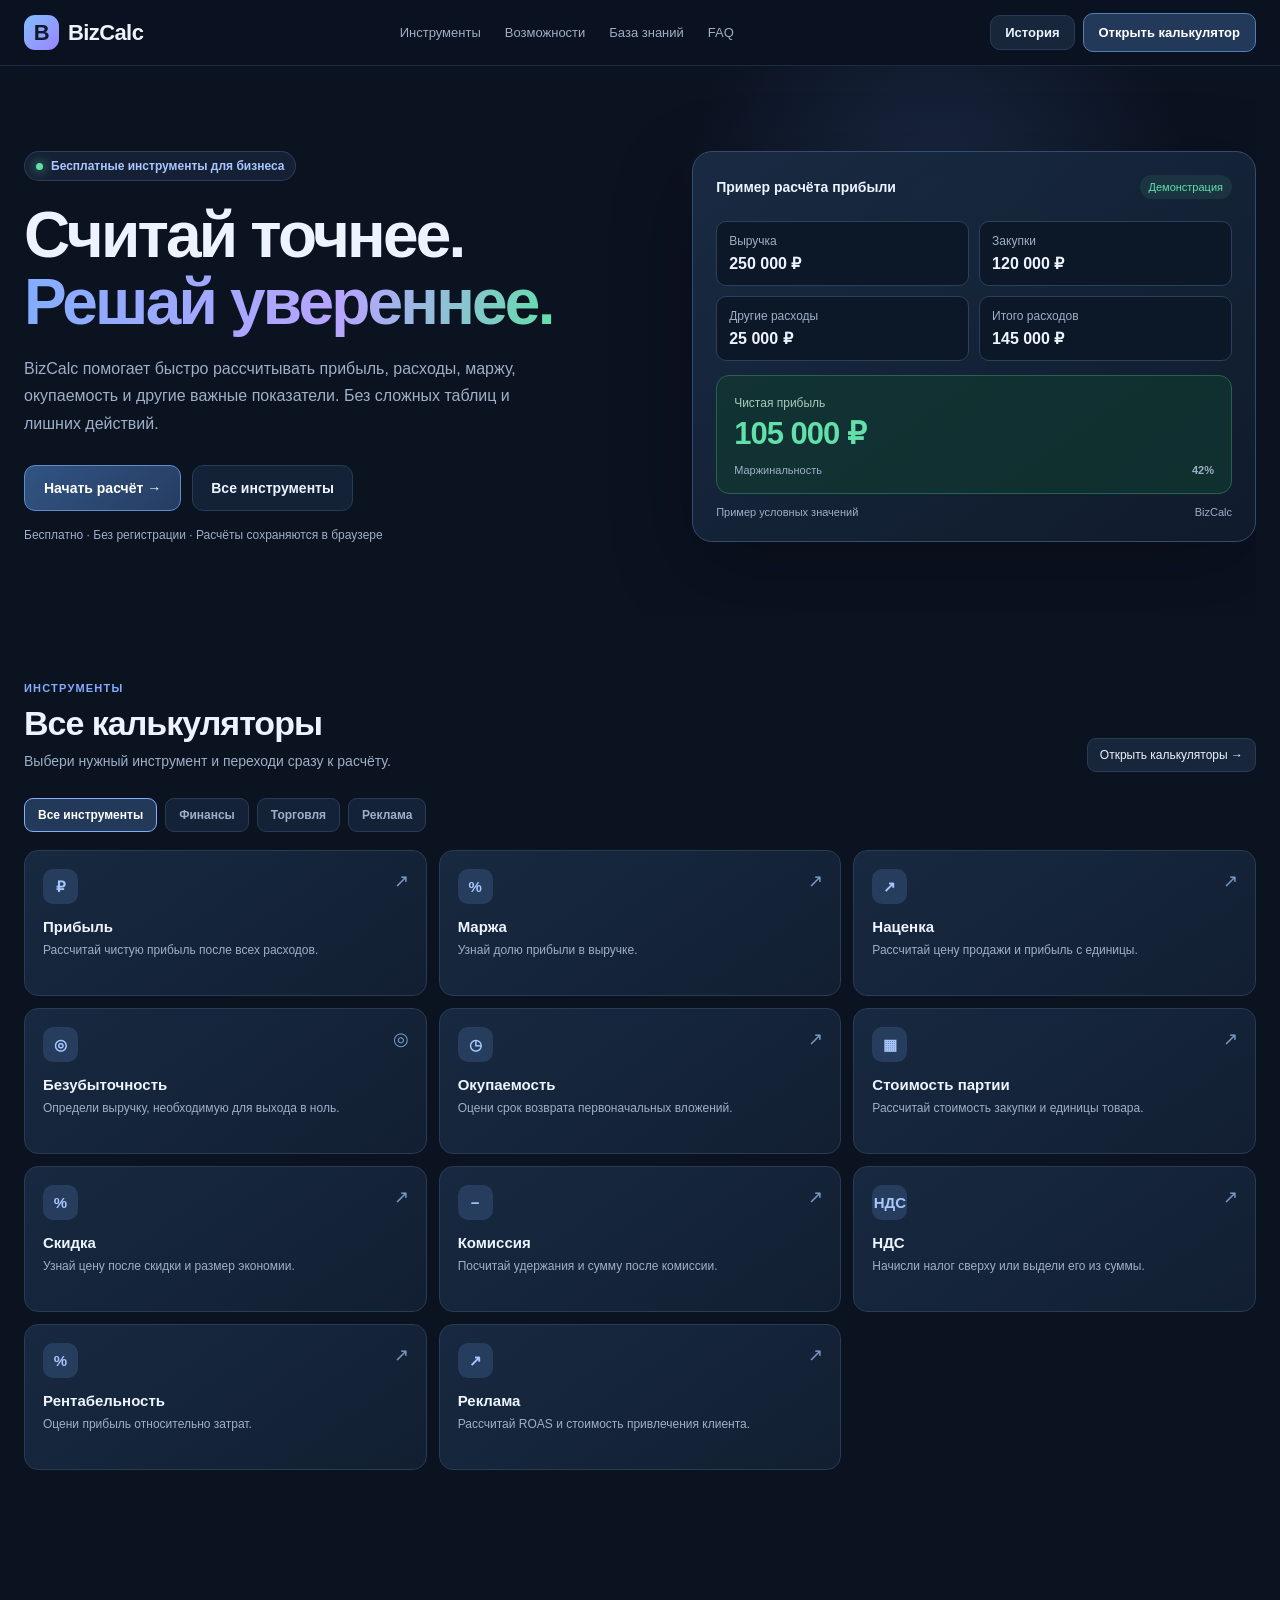
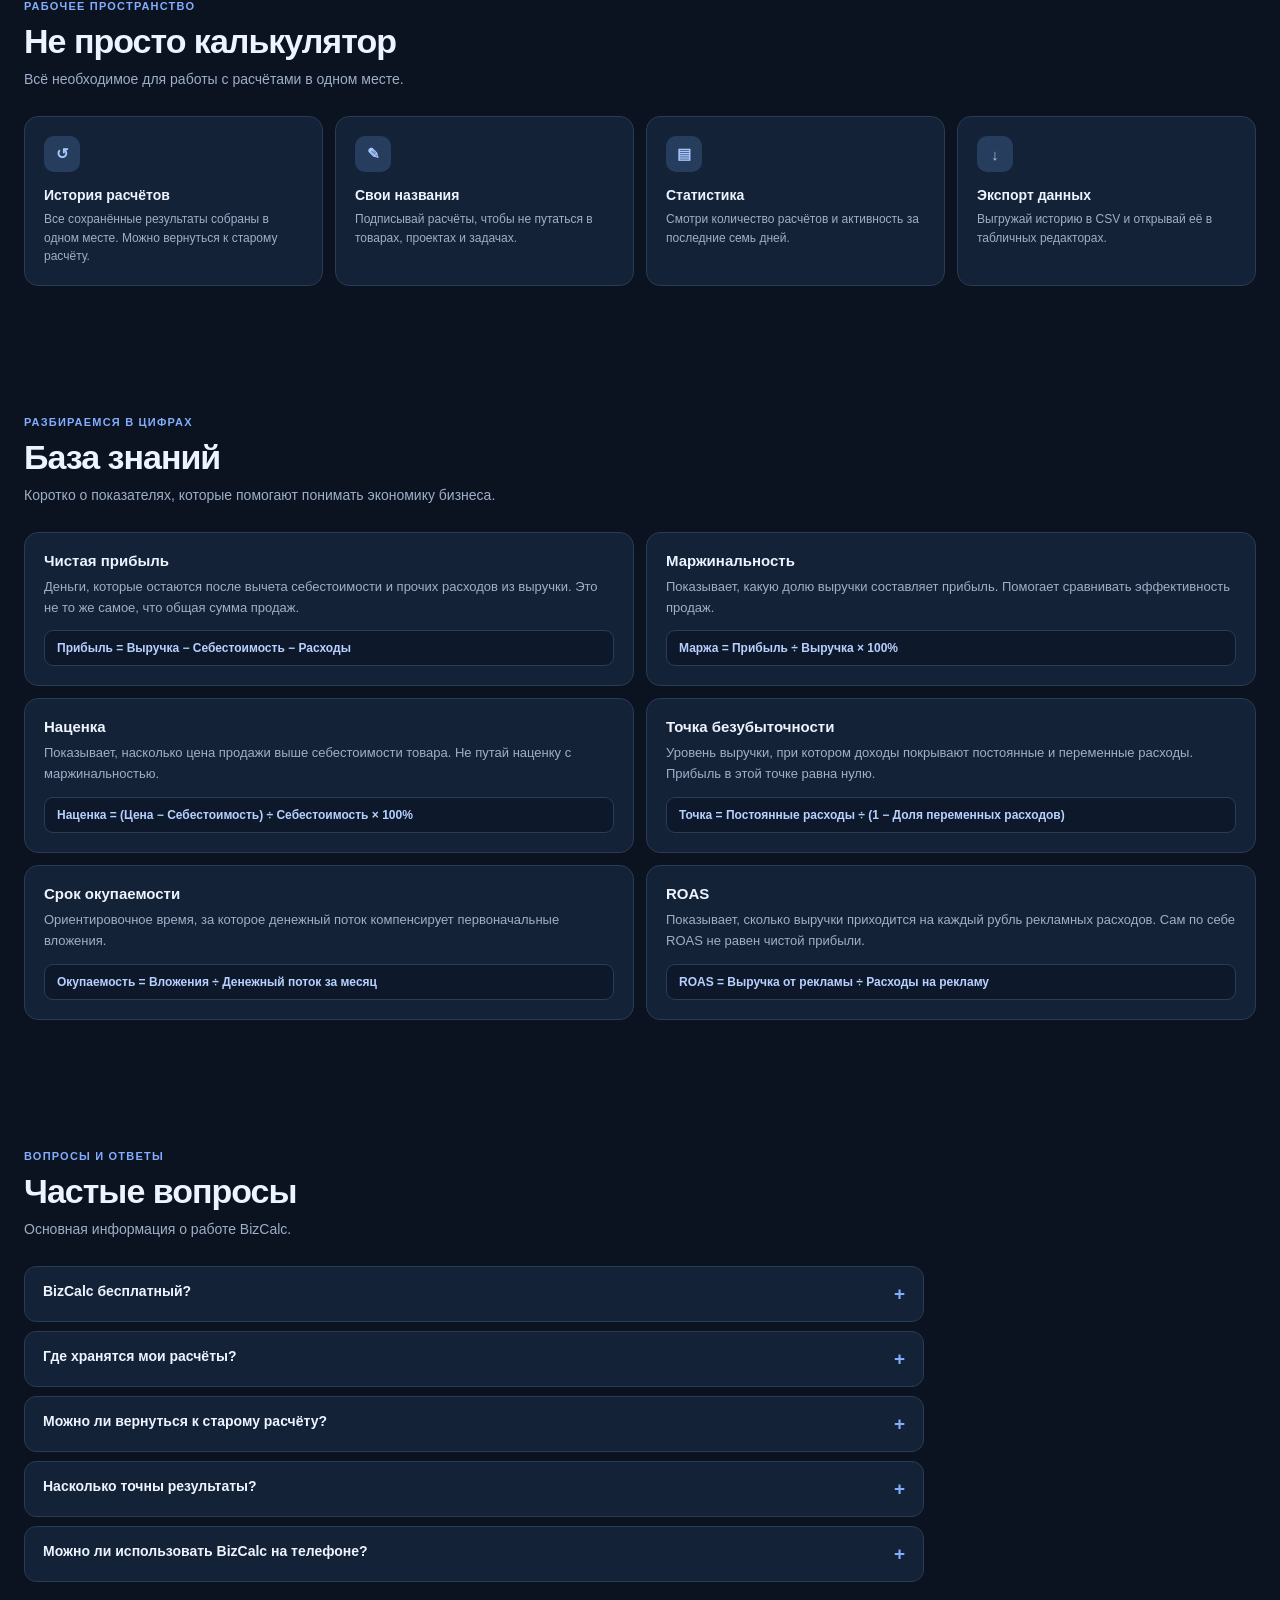
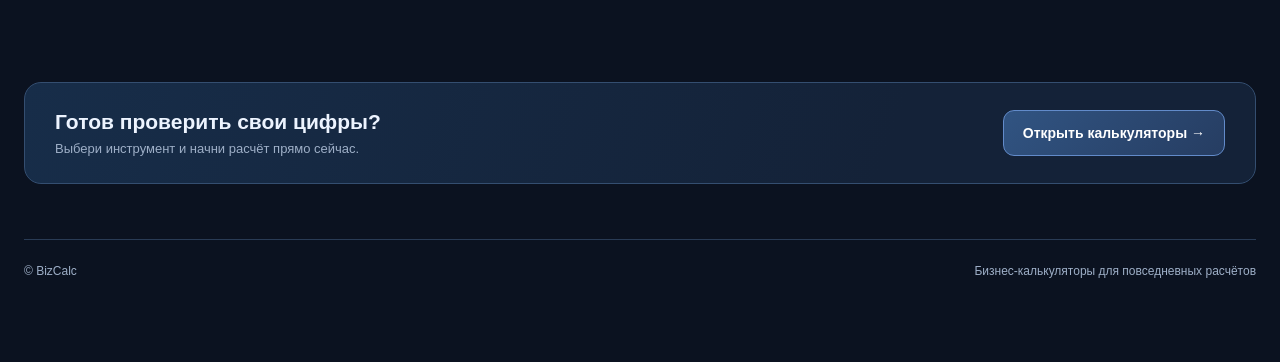
==== commit e74afe48: "Update index.html" ====
--- a/index.html
+++ b/index.html
@@ -5,26 +5,107 @@
 <meta charset="UTF-8">
 <meta name="viewport" content="width=device-width, initial-scale=1">
 <meta name="theme-color" content="#0b1220">
+<meta name="description" content="BizCalc — бесплатные бизнес-калькуляторы для расчёта прибыли, маржи, наценки, окупаемости и других показателей.">
 <title>BizCalc — бизнес-калькуляторы</title>
 <style>
 :root{
  --bg:#0b1220;--panel:#142238;--line:#293b55;
  --txt:#edf4ff;--muted:#9eafc7;--blue:#83adff;--green:#62dfaa;
+ --surface:#101c2d;--radius:16px;
 }
 *{box-sizing:border-box}
-body{margin:0;background:var(--bg);color:var(--txt);font:15px -apple-system,BlinkMacSystemFont,"Segoe UI",sans-serif}
+html{scroll-behavior:smooth;scroll-padding-top:85px}
+body{margin:0;background:var(--bg);color:var(--txt);font:15px -apple-system,BlinkMacSystemFont,"Segoe UI",sans-serif;overflow-x:hidden}
 button,input,select{font:inherit}
 button{cursor:pointer}
-header{max-width:1440px;margin:auto;padding:20px 24px 12px}
-.brand{font-size:23px;font-weight:800;letter-spacing:-.5px}
-.brand b{display:inline-grid;place-items:center;width:35px;height:35px;margin-right:8px;border-radius:11px;background:linear-gradient(135deg,#83bdff,#9a85ff);color:#101a2a}
-main{max-width:1440px;margin:auto;padding:10px 24px 35px}
+a{color:inherit;text-decoration:none}
+button:focus-visible,a:focus-visible,input:focus-visible,select:focus-visible{outline:2px solid var(--blue);outline-offset:3px}
+header{position:sticky;top:0;z-index:30;background:rgba(11,18,32,.88);backdrop-filter:blur(18px);border-bottom:1px solid rgba(41,59,85,.65)}
+.header-inner{max-width:1320px;margin:auto;padding:13px 24px;display:flex;align-items:center;justify-content:space-between;gap:18px}
+.brand{font-size:22px;font-weight:850;letter-spacing:-.6px;display:flex;align-items:center;cursor:pointer}
+.brand b{display:inline-grid;place-items:center;width:35px;height:35px;margin-right:9px;border-radius:11px;background:linear-gradient(135deg,#83bdff,#9a85ff);color:#101a2a}
+.header-links{display:flex;align-items:center;gap:24px;color:var(--muted);font-size:13px}
+.header-links a:hover{color:var(--txt)}
+.header-actions{display:flex;gap:8px;align-items:center}
+.header-button{border:1px solid var(--line);background:#17263b;color:var(--txt);padding:9px 14px;border-radius:10px;font-weight:650;font-size:13px}
+.header-button.primary{background:#23395a;border-color:#557db8}
+main{max-width:1320px;margin:auto;padding:0 24px 60px}
+.landing{display:block}
+.hero{position:relative;min-height:510px;padding:85px 0 75px;display:grid;grid-template-columns:1.05fr .95fr;align-items:center;gap:45px;overflow:hidden}
+.hero:before{content:"";position:absolute;width:540px;height:540px;right:4%;top:-130px;background:radial-gradient(circle,rgba(93,139,220,.19),transparent 68%);pointer-events:none;animation:glow 8s ease-in-out infinite alternate}
+.hero-copy,.hero-demo{position:relative;z-index:1;animation:fadeUp .8s both}
+.eyebrow{display:inline-flex;align-items:center;gap:8px;color:#a9c7ff;background:rgba(131,173,255,.09);border:1px solid rgba(131,173,255,.2);padding:7px 11px;border-radius:30px;font-size:12px;font-weight:700;margin-bottom:21px}
+.eyebrow:before{content:"";width:7px;height:7px;border-radius:50%;background:var(--green);box-shadow:0 0 12px var(--green)}
+.hero h1{font-size:clamp(39px,5vw,65px);line-height:1.04;letter-spacing:-2.8px;margin:0 0 20px;max-width:680px}
+.gradient-text{background:linear-gradient(100deg,#83adff,#b8a4ff 60%,#62dfaa);-webkit-background-clip:text;background-clip:text;color:transparent}
+.hero-description{max-width:540px;color:var(--muted);font-size:16px;line-height:1.7;margin:0 0 28px}
+.hero-actions{display:flex;gap:11px;flex-wrap:wrap}
+.big-button{border:1px solid #628bca;background:linear-gradient(135deg,#315482,#263d62);color:white;border-radius:11px;padding:14px 19px;font-weight:750;font-size:14px;transition:.2s}
+.big-button:hover{transform:translateY(-2px);filter:brightness(1.15)}
+.secondary-button{border:1px solid var(--line);background:#142238;color:var(--txt);border-radius:11px;padding:14px 18px;font-weight:650;font-size:14px;transition:.2s}
+.secondary-button:hover{border-color:var(--blue);transform:translateY(-2px)}
+.hero-note{font-size:12px;color:var(--muted);margin-top:17px}
+.hero-demo{background:linear-gradient(145deg,rgba(25,43,67,.97),rgba(16,28,45,.98));border:1px solid #344c6b;border-radius:20px;padding:23px;box-shadow:0 25px 80px rgba(0,0,0,.25);transform:rotate(1deg);animation:fadeUp .9s .15s both}
+.demo-top{display:flex;justify-content:space-between;align-items:center;margin-bottom:22px}
+.demo-title{font-size:14px;font-weight:750}
+.demo-tag{font-size:11px;color:var(--green);background:rgba(98,223,170,.09);padding:6px 9px;border-radius:20px}
+.demo-label{font-size:12px;color:var(--muted);margin-bottom:6px}
+.demo-inputs{display:grid;grid-template-columns:1fr 1fr;gap:10px}
+.demo-input{background:#0c1728;border:1px solid #2d405b;border-radius:10px;padding:12px}
+.demo-input strong{font-size:16px}
+.demo-result{margin-top:14px;padding:17px;border-radius:13px;background:rgba(16,57,49,.65);border:1px solid #28614f}
+.demo-result small{font-size:12px;color:#a8c9bc}
+.demo-number{font-size:31px;color:var(--green);font-weight:850;letter-spacing:-1px;margin-top:5px}
+.demo-foot{display:flex;justify-content:space-between;gap:12px;margin-top:12px;color:var(--muted);font-size:11px}
+.section{padding:65px 0}
+.section-heading{display:flex;justify-content:space-between;align-items:flex-end;gap:20px;margin-bottom:26px}
+.section-heading h2{font-size:clamp(25px,3vw,34px);letter-spacing:-1px;margin:0 0 8px}
+.section-heading p{color:var(--muted);font-size:14px;margin:0;line-height:1.5}
+.section-kicker{font-size:11px;letter-spacing:1.2px;text-transform:uppercase;color:var(--blue);font-weight:750;margin-bottom:10px}
+.catalog-filters{display:flex;gap:8px;flex-wrap:wrap;margin-bottom:18px}
+.filter-button{padding:9px 13px;border:1px solid var(--line);background:#142238;color:var(--muted);border-radius:9px;font-size:12px;font-weight:650}
+.filter-button.active{background:#23395a;border-color:var(--blue);color:white}
+.catalog-grid{display:grid;grid-template-columns:repeat(3,minmax(0,1fr));gap:12px}
+.tool-card{position:relative;min-width:0;text-align:left;padding:18px;background:linear-gradient(145deg,#172940,#121f32);border:1px solid var(--line);border-radius:14px;color:var(--txt);transition:transform .2s,border-color .2s,background .2s;animation:fadeUp .5s both}
+.tool-card:hover{transform:translateY(-4px);border-color:#6489c0;background:#1a2e49}
+.tool-icon{width:35px;height:35px;display:grid;place-items:center;border-radius:10px;background:#263d5d;color:#a9c7ff;font-weight:850;font-size:15px;margin-bottom:14px}
+.tool-card h3{font-size:15px;margin:0 0 6px}
+.tool-card p{font-size:12px;color:var(--muted);line-height:1.5;margin:0;min-height:36px}
+.tool-arrow{position:absolute;right:17px;top:19px;color:#7899c6;font-size:18px}
+.features-grid{display:grid;grid-template-columns:repeat(4,minmax(0,1fr));gap:12px}
+.feature-card{padding:19px;background:var(--panel);border:1px solid var(--line);border-radius:14px;min-height:165px;transition:.2s}
+.feature-card:hover{transform:translateY(-3px);border-color:#526f98}
+.feature-icon{width:36px;height:36px;border-radius:10px;background:#263d5d;display:grid;place-items:center;color:#a9c7ff;font-weight:800;margin-bottom:15px}
+.feature-card h3{font-size:14px;margin:0 0 7px}
+.feature-card p{font-size:12px;color:var(--muted);line-height:1.55;margin:0}
+.knowledge-grid{display:grid;grid-template-columns:repeat(2,minmax(0,1fr));gap:12px}
+.knowledge-card{background:#142238;border:1px solid var(--line);border-radius:14px;padding:19px}
+.knowledge-card h3{font-size:15px;margin:0 0 8px}
+.knowledge-card p{font-size:13px;color:var(--muted);line-height:1.6;margin:0}
+.formula{margin-top:12px;padding:10px 12px;background:#0d192a;border:1px solid #293d58;border-radius:9px;color:#b7d0ff;font-size:12px;font-weight:650}
+.faq-list{display:grid;gap:9px;max-width:900px}
+.faq-item{border:1px solid var(--line);border-radius:12px;background:var(--panel);overflow:hidden}
+.faq-item summary{padding:16px 18px;cursor:pointer;font-size:14px;font-weight:700;list-style:none;display:flex;justify-content:space-between;gap:15px}
+.faq-item summary::-webkit-details-marker{display:none}
+.faq-item summary:after{content:"+";color:var(--blue);font-size:19px}
+.faq-item[open] summary:after{content:"−"}
+.faq-answer{padding:0 18px 17px;color:var(--muted);font-size:13px;line-height:1.65}
+.cta-strip{margin:35px 0 15px;padding:27px 30px;border:1px solid #344e70;border-radius:17px;background:linear-gradient(110deg,#172d49,#142238 70%);display:flex;justify-content:space-between;align-items:center;gap:20px}
+.cta-strip h2{font-size:21px;margin:0 0 7px}
+.cta-strip p{font-size:13px;color:var(--muted);margin:0}
+footer{border-top:1px solid var(--line);margin-top:55px;padding:24px 0;color:var(--muted);font-size:12px;display:flex;justify-content:space-between;gap:15px;flex-wrap:wrap}
+.reveal{opacity:0;transform:translateY(22px);transition:opacity .65s ease,transform .65s ease}
+.reveal.visible{opacity:1;transform:translateY(0)}
+/* Приложение */
+#calculatorPage{display:none;padding-top:25px}
+#historyPage{display:none;padding-top:25px}
+#historyPage.active{display:block}
 .layout{display:grid;grid-template-columns:minmax(0,1.15fr) minmax(350px,.85fr);gap:18px;align-items:start}
 .left-column,.right-column{min-width:0}
 .panel{background:var(--panel);border:1px solid var(--line);border-radius:15px;padding:17px}
 .panel h2{font-size:18px;margin:0 0 5px}
 .sub{font-size:13px;color:var(--muted);margin-bottom:13px;line-height:1.4}
-h1{font-size:27px;letter-spacing:-.7px;margin:0 0 7px}
+#calculatorPage h1,#historyPage h1{font-size:27px;letter-spacing:-.7px;margin:0 0 7px}
 .intro{color:var(--muted);font-size:13px;margin:0 0 15px}
 .mode-picker{position:relative;margin-bottom:12px}
 .mode-picker summary{list-style:none;cursor:pointer;padding:13px 15px;border:1px solid var(--line);background:#17263b;border-radius:11px;font-weight:650;display:flex;justify-content:space-between;align-items:center}
@@ -57,8 +138,6 @@
 .mini-item .value{font-size:18px;margin-top:4px}
 .mini-item .hint{margin-top:4px}
 .text-button{border:1px solid var(--line);background:#17263b;color:var(--txt);border-radius:9px;padding:9px 12px;font-size:12px}
-.history-page{display:none}
-.history-page.active{display:block}
 .history-search{margin:12px 0}
 .history-list{display:grid;gap:10px;margin-top:12px}
 .history-item{background:#101c2d;border:1px solid var(--line);border-radius:12px;padding:13px}
@@ -81,12 +160,45 @@
 .mobile-overview{display:none}
 .bottom-nav{display:none}
 .empty{color:var(--muted);font-size:13px;padding:12px 0}
+.back-home{margin-bottom:17px;border:0;background:transparent;color:var(--blue);padding:5px 0;font-size:13px;font-weight:650}
+@keyframes fadeUp{from{opacity:0;transform:translateY(18px)}to{opacity:1;transform:translateY(0)}}
+@keyframes glow{from{transform:translate(0,0) scale(1)}to{transform:translate(-35px,25px) scale(1.12)}}
+@media(prefers-reduced-motion:reduce){*,*:before,*:after{scroll-behavior:auto!important;animation:none!important;transition:none!important}.reveal{opacity:1;transform:none}}
+@media(max-width:900px){
+ .hero{grid-template-columns:1fr;gap:30px;padding:65px 0}
+ .hero-copy{max-width:700px}
+ .hero-demo{max-width:570px;width:100%;transform:none}
+ .features-grid{grid-template-columns:repeat(2,minmax(0,1fr))}
+}
 @media(max-width:760px){
- header{padding:15px 13px 8px}
- main{padding:8px 12px 90px}
+ .header-inner{padding:11px 13px}
+ .header-links{display:none}
+ .brand{font-size:20px}
+ .header-button{padding:8px 10px;font-size:12px}
+ main{padding:0 13px 90px}
+ .hero{padding:54px 0 45px;min-height:0;gap:28px}
+ .hero h1{font-size:42px;letter-spacing:-1.8px}
+ .hero-description{font-size:14px}
+ .hero-demo{padding:17px}
+ .demo-number{font-size:27px}
+ .section{padding:43px 0}
+ .section-heading{display:block}
+ .section-heading .text-button{margin-top:12px}
+ .catalog-grid{grid-template-columns:repeat(2,minmax(0,1fr));gap:8px}
+ .tool-card{padding:13px}
+ .tool-card p{font-size:11px}
+ .tool-card h3{font-size:13px}
+ .tool-icon{margin-bottom:10px}
+ .features-grid{grid-template-columns:repeat(2,minmax(0,1fr));gap:8px}
+ .feature-card{padding:14px;min-height:0}
+ .knowledge-grid{grid-template-columns:1fr}
+ .cta-strip{padding:20px;display:block}
+ .cta-strip .big-button{margin-top:15px;width:100%}
+ footer{margin-top:35px}
+ #calculatorPage{padding-top:17px}
+ #historyPage{padding-top:17px}
  .layout{display:block}
- .right-column{display:block;margin-top:14px}
- .right-column .panel{margin-bottom:12px}
+ .right-column{display:none}
  .desktop-history{display:none}
  .mobile-overview{display:block}
  .mode-options{grid-template-columns:repeat(2,minmax(0,1fr))}
@@ -98,21 +210,136 @@
  .bottom-nav button.active{border-color:var(--blue);background:#23395a;color:white}
  .history-page{padding-bottom:20px}
 }
-@media(min-width:761px){
- .mobile-overview{display:none}
+@media(max-width:390px){
+ .hero h1{font-size:36px}
+ .catalog-grid{grid-template-columns:1fr 1fr}
+ .stats{gap:5px}
+ .stat{padding:8px}
+ .stat strong{font-size:19px}
 }
 </style>
 </head>
 <body>
-<header><div class="brand"><b>B</b>BizCalc</div></header>
+<header>
+ <div class="header-inner">
+  <div class="brand" id="brandHome"><b>B</b>BizCalc</div>
+  <nav class="header-links">
+   <a href="#catalog">Инструменты</a>
+   <a href="#features">Возможности</a>
+   <a href="#knowledge">База знаний</a>
+   <a href="#faq">FAQ</a>
+  </nav>
+  <div class="header-actions">
+   <button class="header-button" id="headerHistory">История</button>
+   <button class="header-button primary" id="headerStart">Открыть калькулятор</button>
+  </div>
+ </div>
+</header>
 
 <main>
+<!-- ГЛАВНАЯ -->
+<div class="landing" id="landingPage">
+ <section class="hero">
+  <div class="hero-copy">
+   <div class="eyebrow">Бесплатные инструменты для бизнеса</div>
+   <h1>Считай точнее.<br><span class="gradient-text">Решай увереннее.</span></h1>
+   <p class="hero-description">BizCalc помогает быстро рассчитывать прибыль, расходы, маржу, окупаемость и другие важные показатели. Без сложных таблиц и лишних действий.</p>
+   <div class="hero-actions">
+    <button class="big-button" id="heroStart">Начать расчёт →</button>
+    <a class="secondary-button" href="#catalog">Все инструменты</a>
+   </div>
+   <div class="hero-note">Бесплатно · Без регистрации · Расчёты сохраняются в браузере</div>
+  </div>
+  <div class="hero-demo">
+   <div class="demo-top"><div class="demo-title">Пример расчёта прибыли</div><div class="demo-tag">Демонстрация</div></div>
+   <div class="demo-inputs">
+    <div class="demo-input"><div class="demo-label">Выручка</div><strong>250 000 ₽</strong></div>
+    <div class="demo-input"><div class="demo-label">Закупки</div><strong>120 000 ₽</strong></div>
+    <div class="demo-input"><div class="demo-label">Другие расходы</div><strong>25 000 ₽</strong></div>
+    <div class="demo-input"><div class="demo-label">Итого расходов</div><strong>145 000 ₽</strong></div>
+   </div>
+   <div class="demo-result">
+    <small>Чистая прибыль</small>
+    <div class="demo-number" id="demoProfit">105 000 ₽</div>
+    <div class="demo-foot"><span>Маржинальность</span><strong>42%</strong></div>
+   </div>
+   <div class="demo-foot"><span>Пример условных значений</span><span>BizCalc</span></div>
+  </div>
+ </section>
+
+ <section class="section reveal" id="catalog">
+  <div class="section-heading">
+   <div><div class="section-kicker">Инструменты</div><h2>Все калькуляторы</h2><p>Выбери нужный инструмент и переходи сразу к расчёту.</p></div>
+   <button class="text-button" id="catalogOpenAll">Открыть калькуляторы →</button>
+  </div>
+  <div class="catalog-filters">
+   <button class="filter-button active" data-filter="all">Все инструменты</button>
+   <button class="filter-button" data-filter="finance">Финансы</button>
+   <button class="filter-button" data-filter="trade">Торговля</button>
+   <button class="filter-button" data-filter="marketing">Реклама</button>
+  </div>
+  <div class="catalog-grid" id="catalogGrid">
+   <button class="tool-card" data-tool="profit" data-category="finance"><span class="tool-arrow">↗</span><div class="tool-icon">₽</div><h3>Прибыль</h3><p>Рассчитай чистую прибыль после всех расходов.</p></button>
+   <button class="tool-card" data-tool="margin" data-category="finance"><span class="tool-arrow">↗</span><div class="tool-icon">%</div><h3>Маржа</h3><p>Узнай долю прибыли в выручке.</p></button>
+   <button class="tool-card" data-tool="markup" data-category="trade"><span class="tool-arrow">↗</span><div class="tool-icon">↗</div><h3>Наценка</h3><p>Рассчитай цену продажи и прибыль с единицы.</p></button>
+   <button class="tool-card" data-tool="break" data-category="finance"><span class="tool-arrow">◎</span><div class="tool-icon">◎</div><h3>Безубыточность</h3><p>Определи выручку, необходимую для выхода в ноль.</p></button>
+   <button class="tool-card" data-tool="payback" data-category="finance"><span class="tool-arrow">↗</span><div class="tool-icon">◷</div><h3>Окупаемость</h3><p>Оцени срок возврата первоначальных вложений.</p></button>
+   <button class="tool-card" data-tool="batch" data-category="trade"><span class="tool-arrow">↗</span><div class="tool-icon">▦</div><h3>Стоимость партии</h3><p>Рассчитай стоимость закупки и единицы товара.</p></button>
+   <button class="tool-card" data-tool="discount" data-category="trade"><span class="tool-arrow">↗</span><div class="tool-icon">%</div><h3>Скидка</h3><p>Узнай цену после скидки и размер экономии.</p></button>
+   <button class="tool-card" data-tool="commission" data-category="trade"><span class="tool-arrow">↗</span><div class="tool-icon">−</div><h3>Комиссия</h3><p>Посчитай удержания и сумму после комиссии.</p></button>
+   <button class="tool-card" data-tool="vat" data-category="finance"><span class="tool-arrow">↗</span><div class="tool-icon">НДС</div><h3>НДС</h3><p>Начисли налог сверху или выдели его из суммы.</p></button>
+   <button class="tool-card" data-tool="roi" data-category="finance"><span class="tool-arrow">↗</span><div class="tool-icon">%</div><h3>Рентабельность</h3><p>Оцени прибыль относительно затрат.</p></button>
+   <button class="tool-card" data-tool="ads" data-category="marketing"><span class="tool-arrow">↗</span><div class="tool-icon">↗</div><h3>Реклама</h3><p>Рассчитай ROAS и стоимость привлечения клиента.</p></button>
+  </div>
+ </section>
+
+ <section class="section reveal" id="features">
+  <div class="section-heading"><div><div class="section-kicker">Рабочее пространство</div><h2>Не просто калькулятор</h2><p>Всё необходимое для работы с расчётами в одном месте.</p></div></div>
+  <div class="features-grid">
+   <article class="feature-card"><div class="feature-icon">↺</div><h3>История расчётов</h3><p>Все сохранённые результаты собраны в одном месте. Можно вернуться к старому расчёту.</p></article>
+   <article class="feature-card"><div class="feature-icon">✎</div><h3>Свои названия</h3><p>Подписывай расчёты, чтобы не путаться в товарах, проектах и задачах.</p></article>
+   <article class="feature-card"><div class="feature-icon">▤</div><h3>Статистика</h3><p>Смотри количество расчётов и активность за последние семь дней.</p></article>
+   <article class="feature-card"><div class="feature-icon">↓</div><h3>Экспорт данных</h3><p>Выгружай историю в CSV и открывай её в табличных редакторах.</p></article>
+  </div>
+ </section>
+
+ <section class="section reveal" id="knowledge">
+  <div class="section-heading"><div><div class="section-kicker">Разбираемся в цифрах</div><h2>База знаний</h2><p>Коротко о показателях, которые помогают понимать экономику бизнеса.</p></div></div>
+  <div class="knowledge-grid">
+   <article class="knowledge-card"><h3>Чистая прибыль</h3><p>Деньги, которые остаются после вычета себестоимости и прочих расходов из выручки. Это не то же самое, что общая сумма продаж.</p><div class="formula">Прибыль = Выручка − Себестоимость − Расходы</div></article>
+   <article class="knowledge-card"><h3>Маржинальность</h3><p>Показывает, какую долю выручки составляет прибыль. Помогает сравнивать эффективность продаж.</p><div class="formula">Маржа = Прибыль ÷ Выручка × 100%</div></article>
+   <article class="knowledge-card"><h3>Наценка</h3><p>Показывает, насколько цена продажи выше себестоимости товара. Не путай наценку с маржинальностью.</p><div class="formula">Наценка = (Цена − Себестоимость) ÷ Себестоимость × 100%</div></article>
+   <article class="knowledge-card"><h3>Точка безубыточности</h3><p>Уровень выручки, при котором доходы покрывают постоянные и переменные расходы. Прибыль в этой точке равна нулю.</p><div class="formula">Точка = Постоянные расходы ÷ (1 − Доля переменных расходов)</div></article>
+   <article class="knowledge-card"><h3>Срок окупаемости</h3><p>Ориентировочное время, за которое денежный поток компенсирует первоначальные вложения.</p><div class="formula">Окупаемость = Вложения ÷ Денежный поток за месяц</div></article>
+   <article class="knowledge-card"><h3>ROAS</h3><p>Показывает, сколько выручки приходится на каждый рубль рекламных расходов. Сам по себе ROAS не равен чистой прибыли.</p><div class="formula">ROAS = Выручка от рекламы ÷ Расходы на рекламу</div></article>
+  </div>
+ </section>
+
+ <section class="section reveal" id="faq">
+  <div class="section-heading"><div><div class="section-kicker">Вопросы и ответы</div><h2>Частые вопросы</h2><p>Основная информация о работе BizCalc.</p></div></div>
+  <div class="faq-list">
+   <details class="faq-item"><summary>BizCalc бесплатный?</summary><div class="faq-answer">Да. Все представленные калькуляторы доступны бесплатно. Для основных расчётов не нужна регистрация.</div></details>
+   <details class="faq-item"><summary>Где хранятся мои расчёты?</summary><div class="faq-answer">Сохранённые расчёты хранятся в локальном хранилище браузера на твоём устройстве. Очистка данных сайта или браузера может удалить их. Для дополнительной сохранности используй экспорт CSV.</div></details>
+   <details class="faq-item"><summary>Можно ли вернуться к старому расчёту?</summary><div class="faq-answer">Да. Открой историю, найди нужную запись и нажми «Открыть расчёт». Значения полей восстановятся в калькуляторе.</div></details>
+   <details class="faq-item"><summary>Насколько точны результаты?</summary><div class="faq-answer">Калькуляторы выполняют математические расчёты по введённым данным. Результат зависит от полноты и правильности исходных значений. Некоторые реальные бизнес-расходы могут потребовать отдельного учёта.</div></details>
+   <details class="faq-item"><summary>Можно ли использовать BizCalc на телефоне?</summary><div class="faq-answer">Да. Интерфейс адаптирован для мобильных устройств и компьютеров.</div></details>
+  </div>
+ </section>
+
+ <div class="cta-strip reveal">
+  <div><h2>Готов проверить свои цифры?</h2><p>Выбери инструмент и начни расчёт прямо сейчас.</p></div>
+  <button class="big-button" id="bottomStart">Открыть калькуляторы →</button>
+ </div>
+ <footer><span>© BizCalc</span><span>Бизнес-калькуляторы для повседневных расчётов</span></footer>
+</div>
+
+<!-- СТРАНИЦА КАЛЬКУЛЯТОРОВ -->
 <div id="calculatorPage">
+ <button class="back-home" id="backHomeFromCalc">← На главную</button>
  <div class="layout">
   <section class="left-column">
    <h1>Калькуляторы</h1>
    <p class="intro">Выбери инструмент и рассчитай нужные показатели.</p>
-
    <details class="mode-picker" id="modePicker">
     <summary id="modeSummary">Прибыль</summary>
     <div class="mode-options">
@@ -129,7 +356,6 @@
      <button class="mode" data-mode="ads">Реклама</button>
     </div>
    </details>
-
    <p id="description">Выручка минус себестоимость и прочие расходы.</p>
 
    <section class="panel" data-panel="profit">
@@ -139,35 +365,30 @@
     <div class="field"><label for="other">Прочие расходы, ₽</label><input id="other" type="number" value="25000"></div>
     <div class="result"><small>Чистая прибыль</small><div class="value" id="profitValue"></div><div class="hint" id="profitHint"></div></div>
    </section>
-
    <section class="panel" data-panel="margin" hidden>
     <h2>Маржинальность</h2><div class="sub">Доля прибыли в выручке</div>
     <div class="field"><label for="mRevenue">Выручка, ₽</label><input id="mRevenue" type="number" value="250000"></div>
     <div class="field"><label for="mProfit">Прибыль, ₽</label><input id="mProfit" type="number" value="75000"></div>
     <div class="result"><small>Маржинальность</small><div class="value" id="marginValue"></div><div class="hint">Прибыль относительно выручки</div></div>
    </section>
-
    <section class="panel" data-panel="markup" hidden>
     <h2>Наценка</h2><div class="sub">Цена продажи на основе себестоимости</div>
     <div class="field"><label for="purchase">Себестоимость единицы, ₽</label><input id="purchase" type="number" value="800"></div>
     <div class="field"><label for="markup">Наценка, %</label><input id="markup" type="number" value="40"></div>
     <div class="result"><small>Цена продажи</small><div class="value" id="salePrice"></div><div class="hint" id="markupHint"></div></div>
    </section>
-
    <section class="panel" data-panel="break" hidden>
     <h2>Точка безубыточности</h2><div class="sub">Выручка, необходимая для покрытия расходов</div>
     <div class="field"><label for="fixed">Постоянные расходы, ₽</label><input id="fixed" type="number" value="100000"></div>
     <div class="field"><label for="variable">Переменные расходы, % от выручки</label><input id="variable" type="number" value="55"></div>
     <div class="result"><small>Выручка для выхода в ноль</small><div class="value" id="breakValue"></div><div class="hint" id="breakHint"></div></div>
    </section>
-
    <section class="panel" data-panel="payback" hidden>
     <h2>Окупаемость</h2><div class="sub">Срок возврата вложений</div>
     <div class="field"><label for="investment">Первоначальные вложения, ₽</label><input id="investment" type="number" value="300000"></div>
     <div class="field"><label for="monthly">Денежный поток в месяц, ₽</label><input id="monthly" type="number" value="50000"></div>
     <div class="result"><small>Срок окупаемости</small><div class="value" id="paybackValue"></div><div class="hint">При сохранении текущего денежного потока</div></div>
    </section>
-
    <section class="panel" data-panel="batch" hidden>
     <h2>Стоимость партии</h2><div class="sub">Полная стоимость закупки и единицы товара</div>
     <div class="field"><label for="quantity">Количество единиц</label><input id="quantity" type="number" value="100"></div>
@@ -175,7 +396,6 @@
     <div class="field"><label for="delivery">Доставка и дополнительные расходы, ₽</label><input id="delivery" type="number" value="5000"></div>
     <div class="result"><small>Себестоимость одной единицы</small><div class="value" id="unitValue"></div><div class="hint" id="batchHint"></div></div>
    </section>
-
    <section class="panel" data-panel="discount" hidden>
     <h2>Расчёт скидки</h2><div class="sub">Цена после скидки и экономия</div>
     <div class="field"><label for="discountPrice">Исходная цена, ₽</label><input id="discountPrice" type="number" value="5000"></div>
@@ -183,7 +403,6 @@
     <div class="field"><label for="discountQty">Количество товаров</label><input id="discountQty" type="number" value="1"></div>
     <div class="result"><small>Цена после скидки</small><div class="value" id="discountValue"></div><div class="hint" id="discountHint"></div></div>
    </section>
-
    <section class="panel" data-panel="commission" hidden>
     <h2>Комиссия</h2><div class="sub">Сумма после удержания комиссии</div>
     <div class="field"><label for="commissionRevenue">Сумма продажи, ₽</label><input id="commissionRevenue" type="number" value="10000"></div>
@@ -191,7 +410,6 @@
     <div class="field"><label for="commissionExtra">Дополнительные расходы, ₽</label><input id="commissionExtra" type="number" value="200"></div>
     <div class="result"><small>Останется после удержаний</small><div class="value" id="commissionValue"></div><div class="hint" id="commissionHint"></div></div>
    </section>
-
    <section class="panel" data-panel="vat" hidden>
     <h2>Калькулятор НДС</h2><div class="sub">Начисление или выделение налога</div>
     <div class="field"><label for="vatAmount">Сумма, ₽</label><input id="vatAmount" type="number" value="10000"></div>
@@ -199,14 +417,12 @@
     <div class="field"><label for="vatMode">Тип расчёта</label><select id="vatMode"><option value="add">Начислить НДС сверху</option><option value="extract">Выделить НДС из суммы</option></select></div>
     <div class="result"><small>Сумма НДС</small><div class="value" id="vatValue"></div><div class="hint" id="vatHint"></div></div>
    </section>
-
    <section class="panel" data-panel="roi" hidden>
     <h2>Рентабельность затрат</h2><div class="sub">Прибыль относительно затрат</div>
     <div class="field"><label for="roiProfit">Прибыль, ₽</label><input id="roiProfit" type="number" value="30000"></div>
     <div class="field"><label for="roiCosts">Затраты, ₽</label><input id="roiCosts" type="number" value="100000"></div>
     <div class="result"><small>Рентабельность затрат</small><div class="value" id="roiValue"></div><div class="hint">Прибыль относительно затрат</div></div>
    </section>
-
    <section class="panel" data-panel="ads" hidden>
     <h2>Эффективность рекламы</h2><div class="sub">Возврат рекламных расходов и стоимость клиента</div>
     <div class="field"><label for="adsSpend">Расходы на рекламу, ₽</label><input id="adsSpend" type="number" value="15000"></div>
@@ -214,14 +430,12 @@
     <div class="field"><label for="adsClients">Количество клиентов</label><input id="adsClients" type="number" value="20"></div>
     <div class="result"><small>ROAS — возврат рекламных расходов</small><div class="value" id="adsValue"></div><div class="hint" id="adsHint"></div></div>
    </section>
-
    <div class="save-row">
     <input id="calculationLabel" maxlength="70" placeholder="Название расчёта (необязательно)">
     <button type="button" class="primary" id="saveCalculation">Сохранить расчёт</button>
    </div>
    <div class="save-status" id="saveStatus"></div>
   </section>
-
   <aside class="right-column">
    <section class="panel">
     <h2>Обзор</h2><div class="sub">Твоя статистика BizCalc</div>
@@ -233,7 +447,6 @@
     <h2 style="font-size:15px;margin-top:16px">Последние расчёты</h2>
     <div id="recentCalculations" class="recent-list"></div>
    </section>
-
    <section class="panel desktop-history">
     <div style="display:flex;justify-content:space-between;align-items:center;gap:8px">
      <div><h2>История</h2><div class="sub">Последние сохранённые расчёты</div></div>
@@ -243,7 +456,6 @@
    </section>
   </aside>
  </div>
-
  <section class="panel mobile-overview" style="margin-top:14px">
   <h2>Обзор</h2><div class="sub">Твоя статистика BizCalc</div>
   <div class="stats">
@@ -256,7 +468,9 @@
  </section>
 </div>
 
+<!-- ИСТОРИЯ -->
 <section class="panel history-page" id="historyPage">
+ <button class="back-home" id="backHomeFromHistory">← На главную</button>
  <h1>История расчётов</h1>
  <p class="intro">Все сохранённые расчёты и их основные результаты.</p>
  <input id="historySearch" class="history-search" type="search" placeholder="Поиск по названию, калькулятору или результату">
@@ -269,7 +483,7 @@
 </section>
 </main>
 
-<nav class="bottom-nav">
+<nav class="bottom-nav" id="bottomNav">
  <button type="button" id="navCalculator" class="active">Калькуляторы</button>
  <button type="button" id="navHistory">История</button>
 </nav>
@@ -313,30 +527,22 @@
 function calculate(){
  let rev=num('revenue'),cost=num('costs'),other=num('other'),profit=rev-cost-other;
  set('profitValue',money(profit));set('profitHint','Маржинальность: '+(rev>0?pct(profit/rev*100):'—'));
-
  set('marginValue',num('mRevenue')>0?pct(num('mProfit')/num('mRevenue')*100):'—');
-
  let sale=num('purchase')*(1+num('markup')/100);
  set('salePrice',money(sale));set('markupHint','Прибыль с единицы: '+money(sale-num('purchase')));
-
  let contribution=1-num('variable')/100;
  set('breakValue',contribution>0?money(num('fixed')/contribution):'Не рассчитывается');
  set('breakHint',contribution>0?'Маржинальный доход: '+pct(contribution*100):'Переменные расходы должны быть меньше 100%');
-
  set('paybackValue',num('monthly')>0?(num('investment')/num('monthly')).toLocaleString('ru-RU',{maximumFractionDigits:1})+' мес.':'Не рассчитывается');
-
  let total=num('batchCost')+num('delivery');
  set('unitValue',num('quantity')>0?money(total/num('quantity')):'Не рассчитывается');
  set('batchHint','Полная стоимость партии: '+money(total));
-
  let discount=Math.min(100,Math.max(0,num('discountPercent')));
  set('discountValue',money(num('discountPrice')*(1-discount/100)));
  set('discountHint','Экономия на всей покупке: '+money(num('discountPrice')*discount/100*num('discountQty')));
-
  let fee=num('commissionRevenue')*num('commissionPercent')/100;
  set('commissionValue',money(num('commissionRevenue')-fee-num('commissionExtra')));
  set('commissionHint','Комиссия: '+money(fee));
-
  let va=num('vatAmount'),rate=Math.max(0,num('vatRate'));
  if($('vatMode').value==='extract'){
   let tax=rate>0?va*rate/(100+rate):0;
@@ -345,30 +551,17 @@
   let tax=va*rate/100;
   set('vatValue',money(tax));set('vatHint','Итого с НДС: '+money(va+tax));
  }
-
  set('roiValue',num('roiCosts')>0?pct(num('roiProfit')/num('roiCosts')*100):'—');
-
  let spend=num('adsSpend'),adRev=num('adsRevenue'),clients=num('adsClients');
  set('adsValue',spend>0?(adRev/spend).toLocaleString('ru-RU',{maximumFractionDigits:2})+'×':'—');
  set('adsHint','Стоимость клиента: '+(clients>0?money(spend/clients):'—')+' · Рекламный результат: '+money(adRev-spend));
 }
-
-function currentMode(){
- return document.querySelector('.mode.active')?.dataset.mode||'profit';
-}
+function currentMode(){return document.querySelector('.mode.active')?.dataset.mode||'profit'}
 function currentOutput(mode){
- const ids={
-  profit:'profitValue',margin:'marginValue',markup:'salePrice',break:'breakValue',
-  payback:'paybackValue',batch:'unitValue',discount:'discountValue',
-  commission:'commissionValue',vat:'vatValue',roi:'roiValue',ads:'adsValue'
- };
+ const ids={profit:'profitValue',margin:'marginValue',markup:'salePrice',break:'breakValue',payback:'paybackValue',batch:'unitValue',discount:'discountValue',commission:'commissionValue',vat:'vatValue',roi:'roiValue',ads:'adsValue'};
  return $(ids[mode]).textContent;
 }
-function getInputs(){
- let v={};
- inputIds.forEach(id=>v[id]=$(id).value);
- return v;
-}
+function getInputs(){let v={};inputIds.forEach(id=>v[id]=$(id).value);return v}
 function detailsFor(mode,v){
  const fields={
   profit:[['revenue','Выручка'],['costs','Себестоимость и закупки'],['other','Прочие расходы']],
@@ -386,14 +579,12 @@
  return (fields[mode]||[]).map(([id,label])=>{
   let value=v[id];
   if(id==='vatMode')value=value==='extract'?'Выделение НДС из суммы':'Начисление НДС сверху';
-  else if(id!=='adsClients'&&id!=='quantity'&&id!=='discountQty'&&id!=='markup'&&id!=='variable'&&id!=='discountPercent'&&id!=='commissionPercent'&&id!=='vatRate'){
-   value=money(Number(value)||0);
-  }else if(id==='markup'||id==='variable'||id==='discountPercent'||id==='commissionPercent'||id==='vatRate'){
-   value=(value||0)+'%';
-  }
+  else if(id!=='adsClients'&&id!=='quantity'&&id!=='discountQty'&&id!=='markup'&&id!=='variable'&&id!=='discountPercent'&&id!=='commissionPercent'&&id!=='vatRate')value=money(Number(value)||0);
+  else if(['markup','variable','discountPercent','commissionPercent','vatRate'].includes(id))value=(value||0)+'%';
   return {label,value:String(value)};
  });
 }
+function numFrom(v){let x=parseFloat(v);return Number.isFinite(x)?x:0}
 function conclusionFor(mode,v){
  switch(mode){
   case 'profit':return {label:'Чистая прибыль',value:money(numFrom(v.revenue)-numFrom(v.costs)-numFrom(v.other))};
@@ -409,7 +600,6 @@
   case 'ads':return {label:'ROAS — возврат рекламных расходов',value:$('adsValue').textContent,extra:$('adsHint').textContent};
  }
 }
-function numFrom(v){let x=parseFloat(v);return Number.isFinite(x)?x:0}
 function readHistory(){
  try{let x=JSON.parse(localStorage.getItem(historyKey)||'[]');return Array.isArray(x)?x:[]}
  catch(e){return []}
@@ -418,16 +608,10 @@
  try{localStorage.setItem(historyKey,JSON.stringify(items));return true}
  catch(e){set('saveStatus','Не удалось сохранить расчёт в браузере.');return false}
 }
-function fallbackLabel(item){
- return item.label||((names[item.mode]||'Расчёт')+' — '+(item.date?new Date(item.date).toLocaleDateString('ru-RU'):''));
-}
-function dateText(date){
- let d=new Date(date);
- return Number.isNaN(d.getTime())?'Дата неизвестна':d.toLocaleString('ru-RU');
-}
+function fallbackLabel(item){return item.label||((names[item.mode]||'Расчёт')+' — '+(item.date?new Date(item.date).toLocaleDateString('ru-RU'):''))}
+function dateText(date){let d=new Date(date);return Number.isNaN(d.getTime())?'Дата неизвестна':d.toLocaleString('ru-RU')}
 function getConclusion(item){
  if(item.conclusion)return item.conclusion;
- // Поддержка сохранений старой версии.
  let v=item.values||{};
  if(item.mode==='profit')return {label:'Чистая прибыль',value:money(numFrom(v.revenue)-numFrom(v.costs)-numFrom(v.other))};
  if(item.mode==='commission')return {label:'Останется после удержаний',value:item.result||'—'};
@@ -435,112 +619,62 @@
  if(item.mode==='ads')return {label:'ROAS — возврат рекламных расходов',value:item.result||'—'};
  return {label:'Результат расчёта',value:item.result||'—'};
 }
-function getDetails(item){
- if(Array.isArray(item.details))return item.details;
- // Для старых записей версии 1.3 восстанавливаем только использованные параметры.
- return detailsFor(item.mode||'profit',item.values||{});
-}
+function getDetails(item){if(Array.isArray(item.details))return item.details;return detailsFor(item.mode||'profit',item.values||{})}
 function save(){
  let mode=currentMode(),values=getInputs(),label=$('calculationLabel').value.trim();
  if(!label)label=(names[mode]||'Расчёт')+' — '+new Date().toLocaleDateString('ru-RU');
- let item={
-  id:String(Date.now())+'_'+Math.random().toString(36).slice(2,7),
-  mode,label,values,
-  details:detailsFor(mode,values),
-  conclusion:conclusionFor(mode,values),
-  result:currentOutput(mode),
-  date:new Date().toISOString()
- };
+ let item={id:String(Date.now())+'_'+Math.random().toString(36).slice(2,7),mode,label,values,details:detailsFor(mode,values),conclusion:conclusionFor(mode,values),result:currentOutput(mode),date:new Date().toISOString()};
  let items=readHistory();items.push(item);
- if(writeHistory(items)){
-  $('calculationLabel').value='';
-  set('saveStatus','Расчёт сохранён.');
-  refresh();
- }
-}
-
+ if(writeHistory(items)){$('calculationLabel').value='';set('saveStatus','Расчёт сохранён.');refresh()}
+}
 function element(tag,cls,text){
- let e=document.createElement(tag);
- if(cls)e.className=cls;
- if(text!==undefined)e.textContent=text;
- return e;
+ let e=document.createElement(tag);if(cls)e.className=cls;if(text!==undefined)e.textContent=text;return e;
 }
 function renderHistory(){
- let items=readHistory(),list=$('historyList');
- list.textContent='';
+ let items=readHistory(),list=$('historyList');list.textContent='';
  let query=($('historySearch').value||'').toLocaleLowerCase('ru-RU');
  let filtered=items.slice().reverse().filter(item=>{
-  let conclusion=getConclusion(item);
-  let hay=[fallbackLabel(item),names[item.mode]||'',conclusion.label,conclusion.value,item.date].join(' ').toLocaleLowerCase('ru-RU');
-  return hay.includes(query);
+  let c=getConclusion(item);
+  return [fallbackLabel(item),names[item.mode]||'',c.label,c.value,item.date].join(' ').toLocaleLowerCase('ru-RU').includes(query);
  });
  set('historyStatus',items.length?'Всего сохранено: '+items.length:'История пока пуста.');
- if(!filtered.length){
-  list.appendChild(element('div','empty',items.length?'Ничего не найдено.':'Сохрани первый расчёт — он появится здесь.'));
-  return;
- }
+ if(!filtered.length){list.appendChild(element('div','empty',items.length?'Ничего не найдено.':'Сохрани первый расчёт — он появится здесь.'));return}
  filtered.forEach(item=>{
-  let card=element('article','history-item');
-  let top=element('div','history-top');
-  let info=element('div');
+  let card=element('article','history-item'),top=element('div','history-top'),info=element('div');
   info.appendChild(element('div','history-title',fallbackLabel(item)));
   info.appendChild(element('div','history-type',names[item.mode]||'Калькулятор'));
   info.appendChild(element('div','history-date',dateText(item.date)));
   top.appendChild(info);card.appendChild(top);
-
-  let conclusion=getConclusion(item);
-  let result=element('div','history-result');
-  result.appendChild(element('small',null,conclusion.label));
-  result.appendChild(element('strong',null,conclusion.value));
-  if(conclusion.extra)result.appendChild(element('div','hint',conclusion.extra));
-  card.appendChild(result);
-
+  let c=getConclusion(item),result=element('div','history-result');
+  result.appendChild(element('small',null,c.label));result.appendChild(element('strong',null,c.value));
+  if(c.extra)result.appendChild(element('div','hint',c.extra));card.appendChild(result);
   let details=getDetails(item);
   if(details.length){
    let grid=element('div','history-details');
-   details.forEach(d=>{
-    let box=element('div','detail');
-    box.appendChild(element('small',null,d.label));
-    box.appendChild(element('span',null,d.value));
-    grid.appendChild(box);
-   });
+   details.forEach(d=>{let box=element('div','detail');box.appendChild(element('small',null,d.label));box.appendChild(element('span',null,d.value));grid.appendChild(box)});
    card.appendChild(grid);
   }
-
-  let actions=element('div','history-actions');
-  let open=element('button',null,'Открыть расчёт');
-  open.type='button';
-  open.addEventListener('click',()=>{
+  let actions=element('div','history-actions'),open=element('button',null,'Открыть расчёт');
+  open.type='button';open.addEventListener('click',()=>{
    let values=item.values||{};
    inputIds.forEach(id=>{if(values[id]!==undefined)$(id).value=values[id]});
    $('calculationLabel').value=item.label||'';
-   selectMode(item.mode||'profit');
-   calculate();showPage('calculator');
-   window.scrollTo({top:0,behavior:'smooth'});
+   selectMode(item.mode||'profit');showPage('calculator');window.scrollTo({top:0,behavior:'smooth'});
   });
-  let del=element('button',null,'Удалить');
-  del.type='button';
-  del.addEventListener('click',()=>{
-   writeHistory(readHistory().filter(x=>x.id!==item.id));refresh();
-  });
-  actions.appendChild(open);actions.appendChild(del);card.appendChild(actions);
-  list.appendChild(card);
+  let del=element('button',null,'Удалить');del.type='button';
+  del.addEventListener('click',()=>{writeHistory(readHistory().filter(x=>x.id!==item.id));refresh()});
+  actions.appendChild(open);actions.appendChild(del);card.appendChild(actions);list.appendChild(card);
  });
 }
 function miniCard(item){
- let node=element('div','mini-item');
- node.appendChild(element('strong',null,fallbackLabel(item)));
- let c=getConclusion(item);
- node.appendChild(element('div','value',c.value));
- node.appendChild(element('div','hint',names[item.mode]+' · '+dateText(item.date)));
- return node;
+ let node=element('div','mini-item');node.appendChild(element('strong',null,fallbackLabel(item)));
+ let c=getConclusion(item);node.appendChild(element('div','value',c.value));
+ node.appendChild(element('div','hint',(names[item.mode]||'Калькулятор')+' · '+dateText(item.date)));return node;
 }
 function renderDashboard(){
- let items=readHistory(),week=Date.now()-7*86400000;
- let count=items.length;
- let recent=items.slice(-3).reverse();
+ let items=readHistory(),week=Date.now()-7*86400000,recent=items.slice(-3).reverse();
  let weekCount=items.filter(x=>new Date(x.date).getTime()>=week).length;
- ['statTotal','mobileStatTotal'].forEach(id=>set(id,count));
+ ['statTotal','mobileStatTotal'].forEach(id=>set(id,items.length));
  ['statWeek','mobileStatWeek'].forEach(id=>set(id,weekCount));
  ['recentCalculations','desktopRecent','mobileRecent'].forEach(id=>{
   let box=$(id);box.textContent='';
@@ -554,8 +688,22 @@
  document.querySelectorAll('[data-panel]').forEach(panel=>panel.hidden=panel.dataset.panel!==mode);
  $('modeSummary').textContent=names[mode]||'Выбрать калькулятор';
  $('description').textContent=descriptions[mode]||'';
- $('modePicker').open=false;
- calculate();
+ $('modePicker').open=false;calculate();
+}
+function showPage(page){
+ $('landingPage').style.display='none';
+ $('calculatorPage').style.display=page==='calculator'?'block':'none';
+ $('historyPage').classList.toggle('active',page==='history');
+ $('bottomNav').style.display=page==='home'?'none':'';
+ $('navCalculator').classList.toggle('active',page==='calculator');
+ $('navHistory').classList.toggle('active',page==='history');
+ if(page==='history')renderHistory();
+ if(page==='home'){$('landingPage').style.display='block';window.scrollTo({top:0,behavior:'smooth'})}
+ else window.scrollTo({top:0,behavior:'smooth'});
+}
+function openCalculator(mode){
+ if(mode)selectMode(mode);
+ showPage('calculator');
 }
 document.querySelectorAll('.mode').forEach(btn=>btn.addEventListener('click',()=>selectMode(btn.dataset.mode)));
 inputIds.forEach(id=>$(id).addEventListener('input',calculate));
@@ -563,38 +711,54 @@
 $('saveCalculation').addEventListener('click',save);
 $('historySearch').addEventListener('input',renderHistory);
 $('clearHistory').addEventListener('click',()=>{
- if(confirm('Удалить всю историю расчётов?')){
-  localStorage.removeItem(historyKey);refresh();
- }
+ if(confirm('Удалить всю историю расчётов?')){localStorage.removeItem(historyKey);refresh()}
 });
 $('exportHistory').addEventListener('click',()=>{
  let rows=[['Дата','Название','Калькулятор','Основной результат','Показатель','Значение']];
  readHistory().forEach(item=>{
-  let c=getConclusion(item);
-  rows.push([dateText(item.date),fallbackLabel(item),names[item.mode]||item.mode,c.label,c.value,'']);
+  let c=getConclusion(item);rows.push([dateText(item.date),fallbackLabel(item),names[item.mode]||item.mode,c.label,c.value,'']);
   getDetails(item).forEach(d=>rows.push(['','','','',d.label,d.value]));
  });
  let csv='\uFEFF'+rows.map(row=>row.map(x=>'"'+String(x??'').replace(/"/g,'""')+'"').join(';')).join('\r\n');
- let blob=new Blob([csv],{type:'text/csv;charset=utf-8'});
- let url=URL.createObjectURL(blob),a=document.createElement('a');
- a.href=url;a.download='bizcalc-history.csv';a.click();
- URL.revokeObjectURL(url);
+ let blob=new Blob([csv],{type:'text/csv;charset=utf-8'}),url=URL.createObjectURL(blob),a=document.createElement('a');
+ a.href=url;a.download='bizcalc-history.csv';a.click();URL.revokeObjectURL(url);
 });
-function showPage(page){
- $('calculatorPage').style.display=page==='calculator'?'block':'none';
- $('historyPage').classList.toggle('active',page==='history');
- $('navCalculator').classList.toggle('active',page==='calculator');
- $('navHistory').classList.toggle('active',page==='history');
- if(page==='history')renderHistory();
-}
 $('navCalculator').addEventListener('click',()=>showPage('calculator'));
 $('navHistory').addEventListener('click',()=>showPage('history'));
 $('desktopOpenHistory').addEventListener('click',()=>showPage('history'));
+$('brandHome').addEventListener('click',()=>showPage('home'));
+$('backHomeFromCalc').addEventListener('click',()=>showPage('home'));
+$('backHomeFromHistory').addEventListener('click',()=>showPage('home'));
+['headerStart','heroStart','bottomStart','catalogOpenAll'].forEach(id=>$(id).addEventListener('click',()=>openCalculator()));
+$('headerHistory').addEventListener('click',()=>showPage('history'));
+document.querySelectorAll('[data-tool]').forEach(card=>card.addEventListener('click',()=>openCalculator(card.dataset.tool)));
+
+document.querySelectorAll('[data-filter]').forEach(button=>{
+ button.addEventListener('click',()=>{
+  let filter=button.dataset.filter;
+  document.querySelectorAll('[data-filter]').forEach(b=>b.classList.toggle('active',b===button));
+  document.querySelectorAll('[data-tool]').forEach(card=>{
+   card.style.display=filter==='all'||card.dataset.category===filter?'':'none';
+  });
+ });
+});
+
+// Плавное появление блоков при прокрутке.
+if('IntersectionObserver' in window){
+ const observer=new IntersectionObserver(entries=>{
+  entries.forEach(entry=>{
+   if(entry.isIntersecting){entry.target.classList.add('visible');observer.unobserve(entry.target)}
+  });
+ },{threshold:.12});
+ document.querySelectorAll('.reveal').forEach(el=>observer.observe(el));
+}else{
+ document.querySelectorAll('.reveal').forEach(el=>el.classList.add('visible'));
+}
 
 selectMode('profit');
 calculate();
 refresh();
-showPage('calculator');
+showPage('home');
 });
 </script>
 </body>
